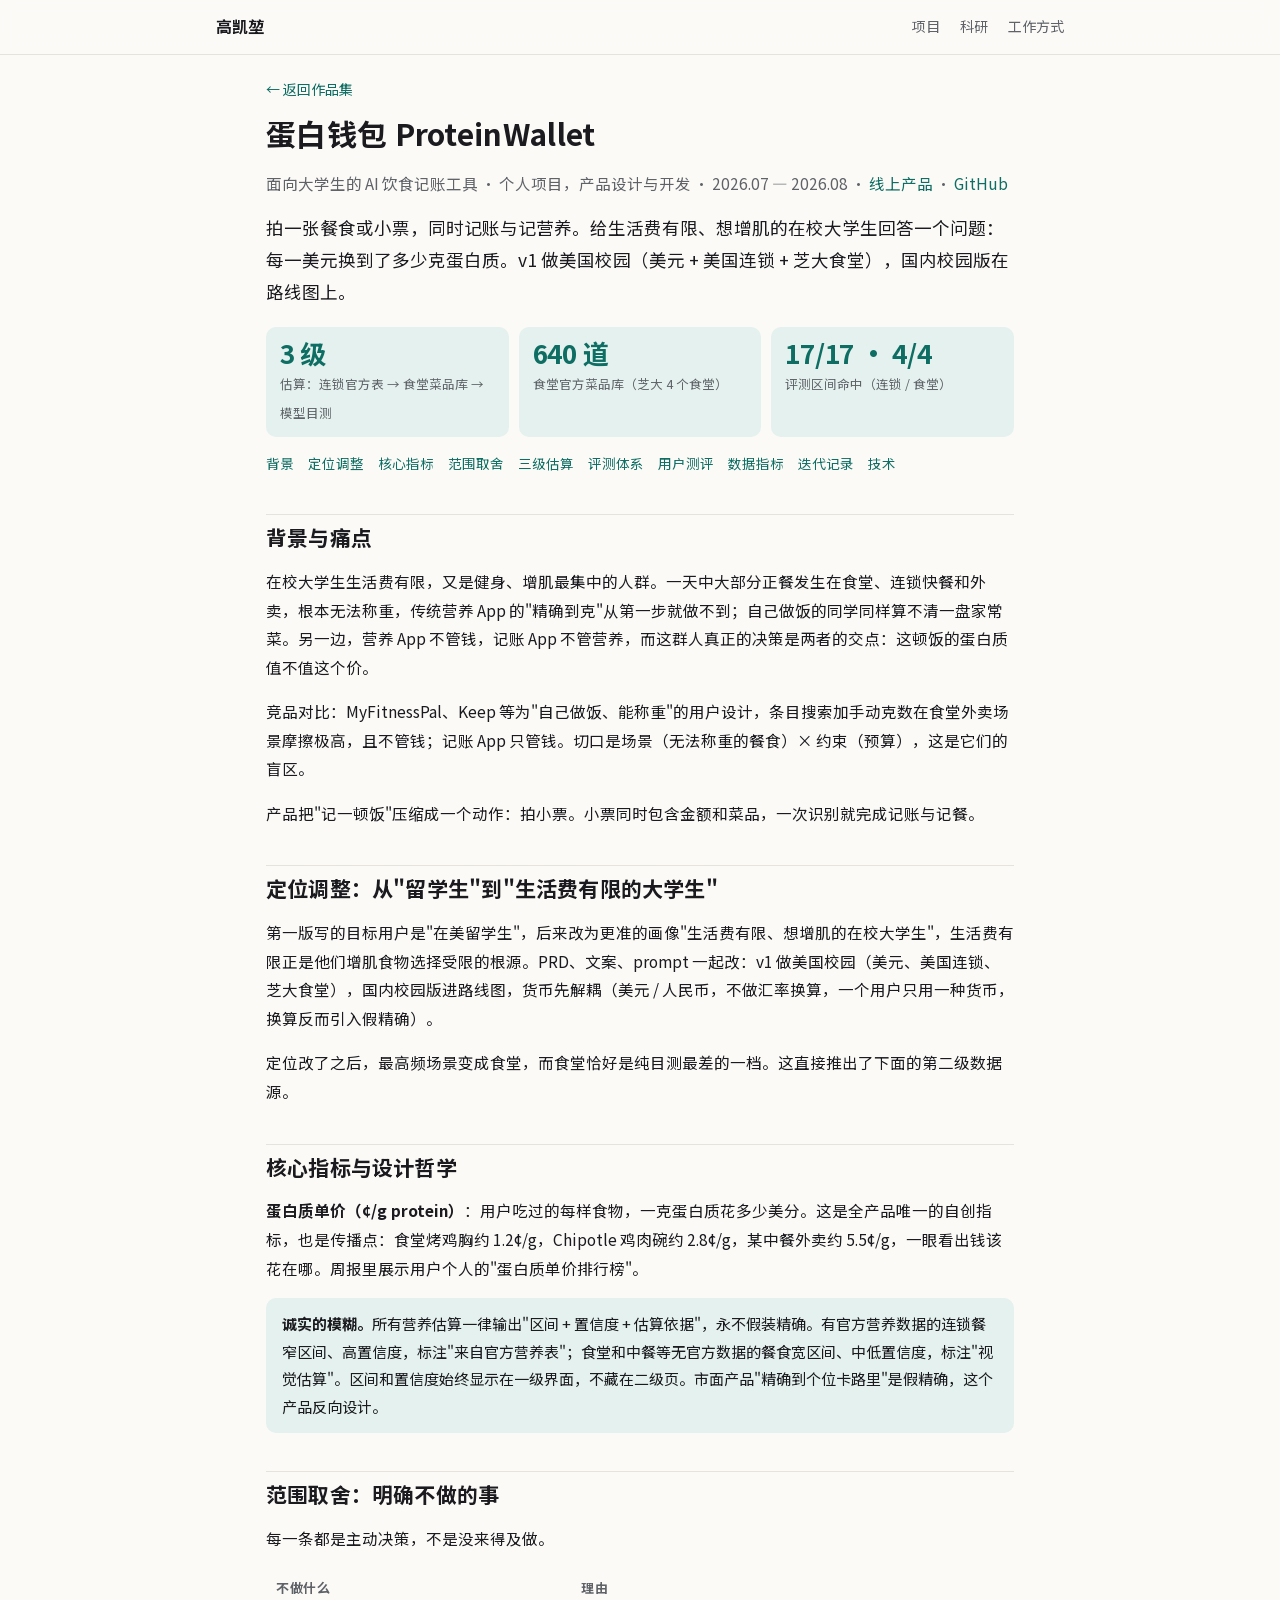
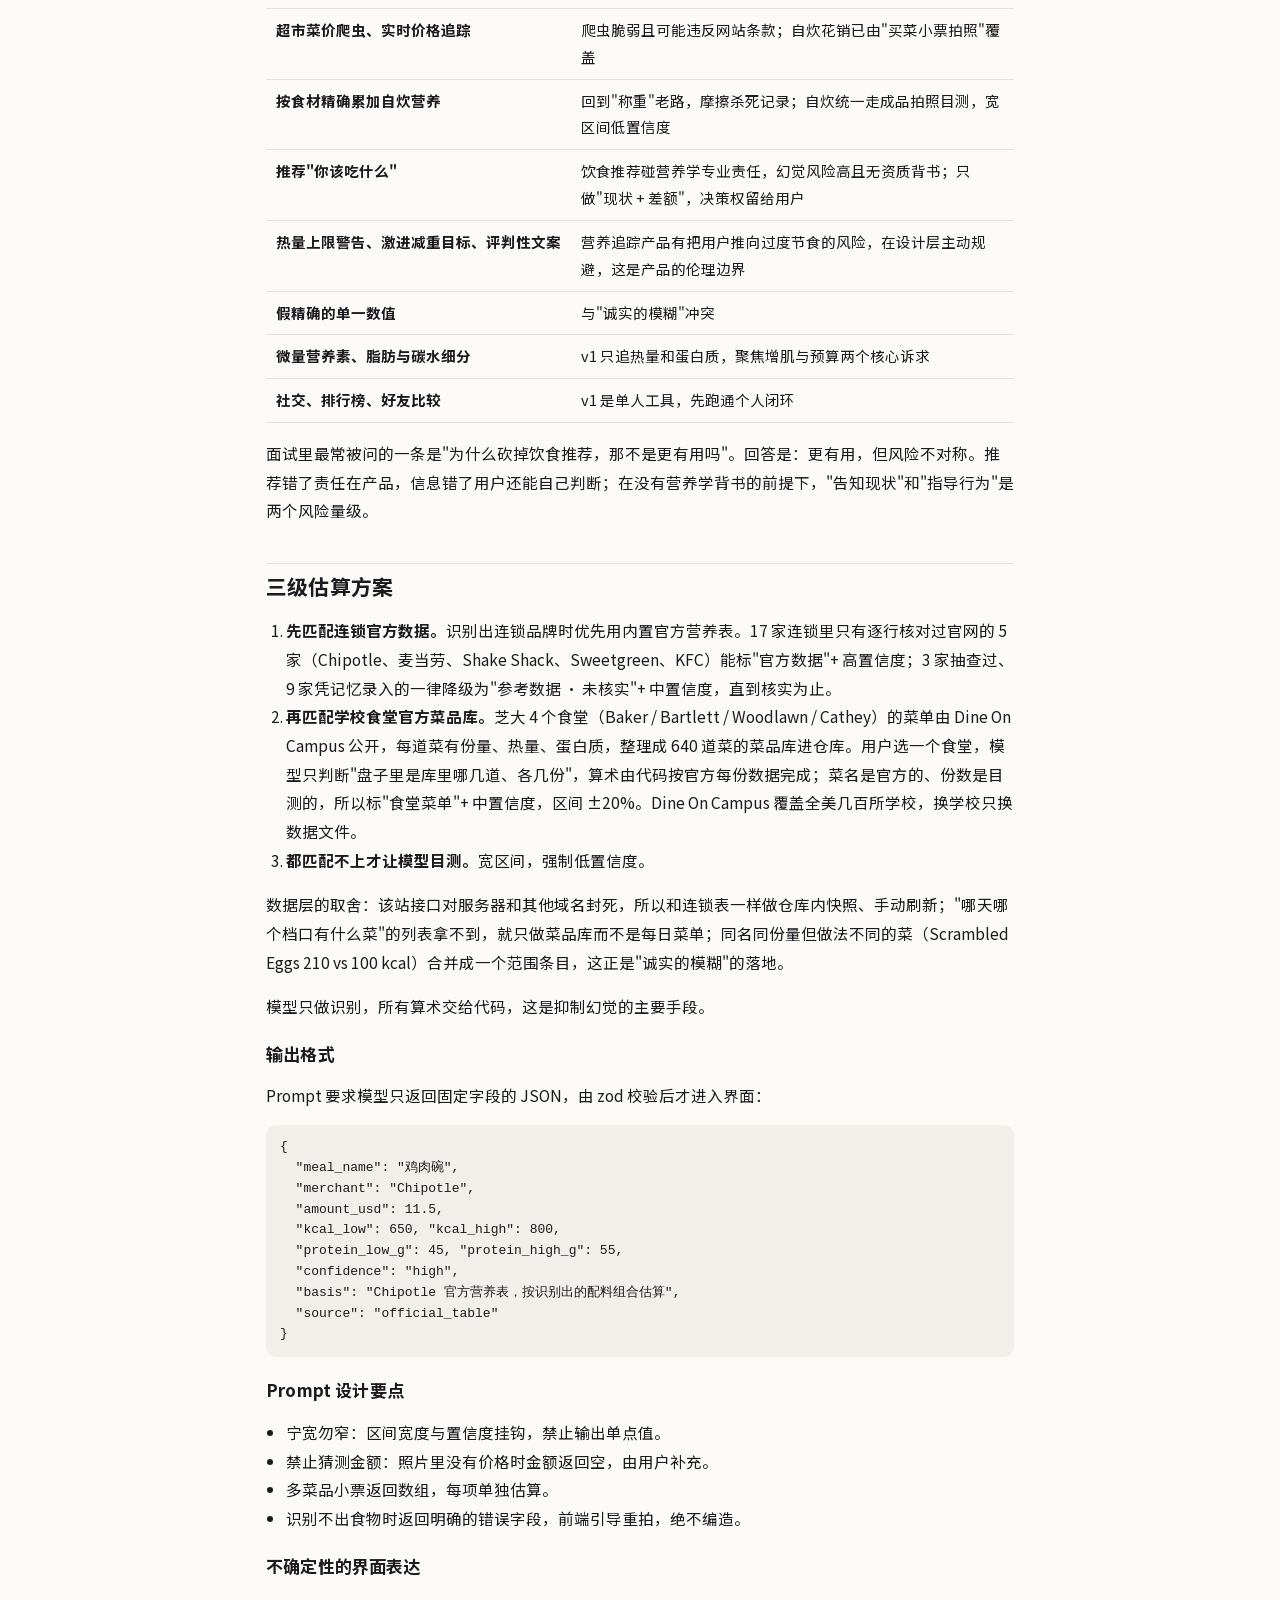
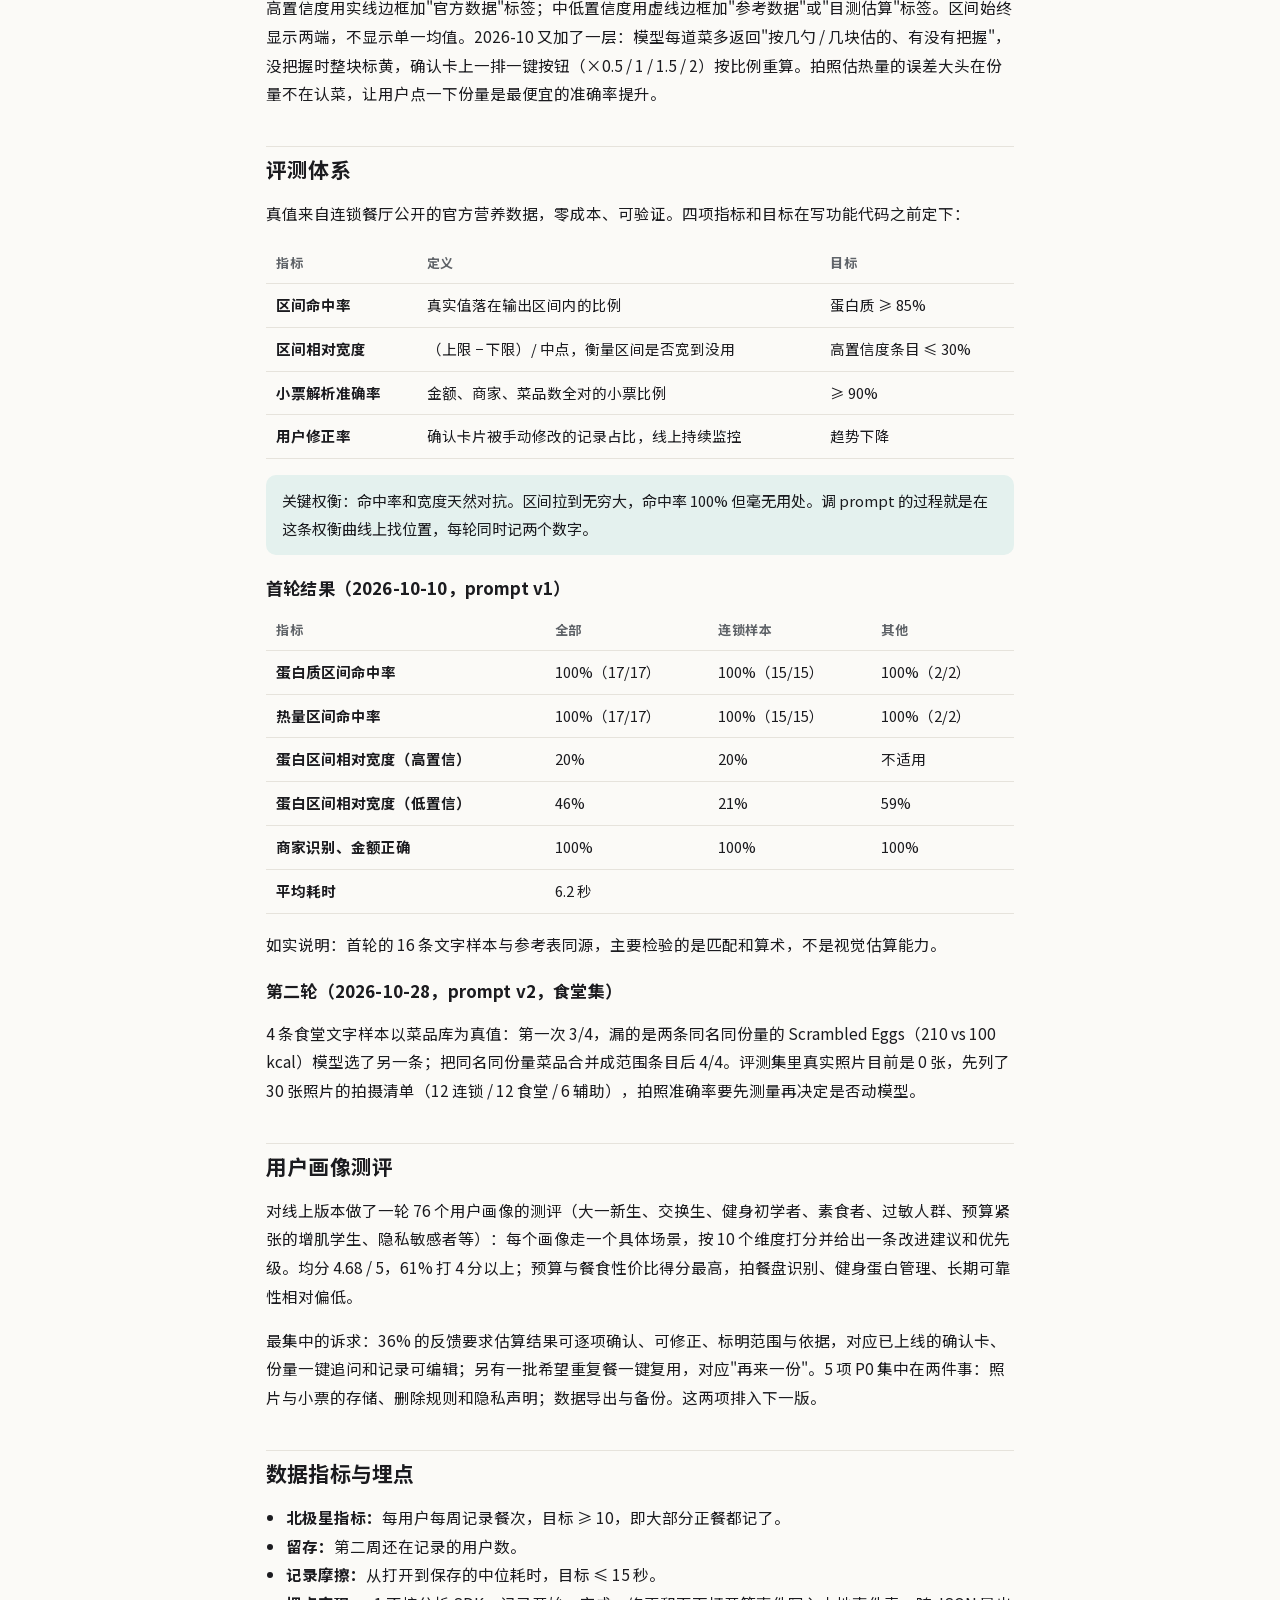
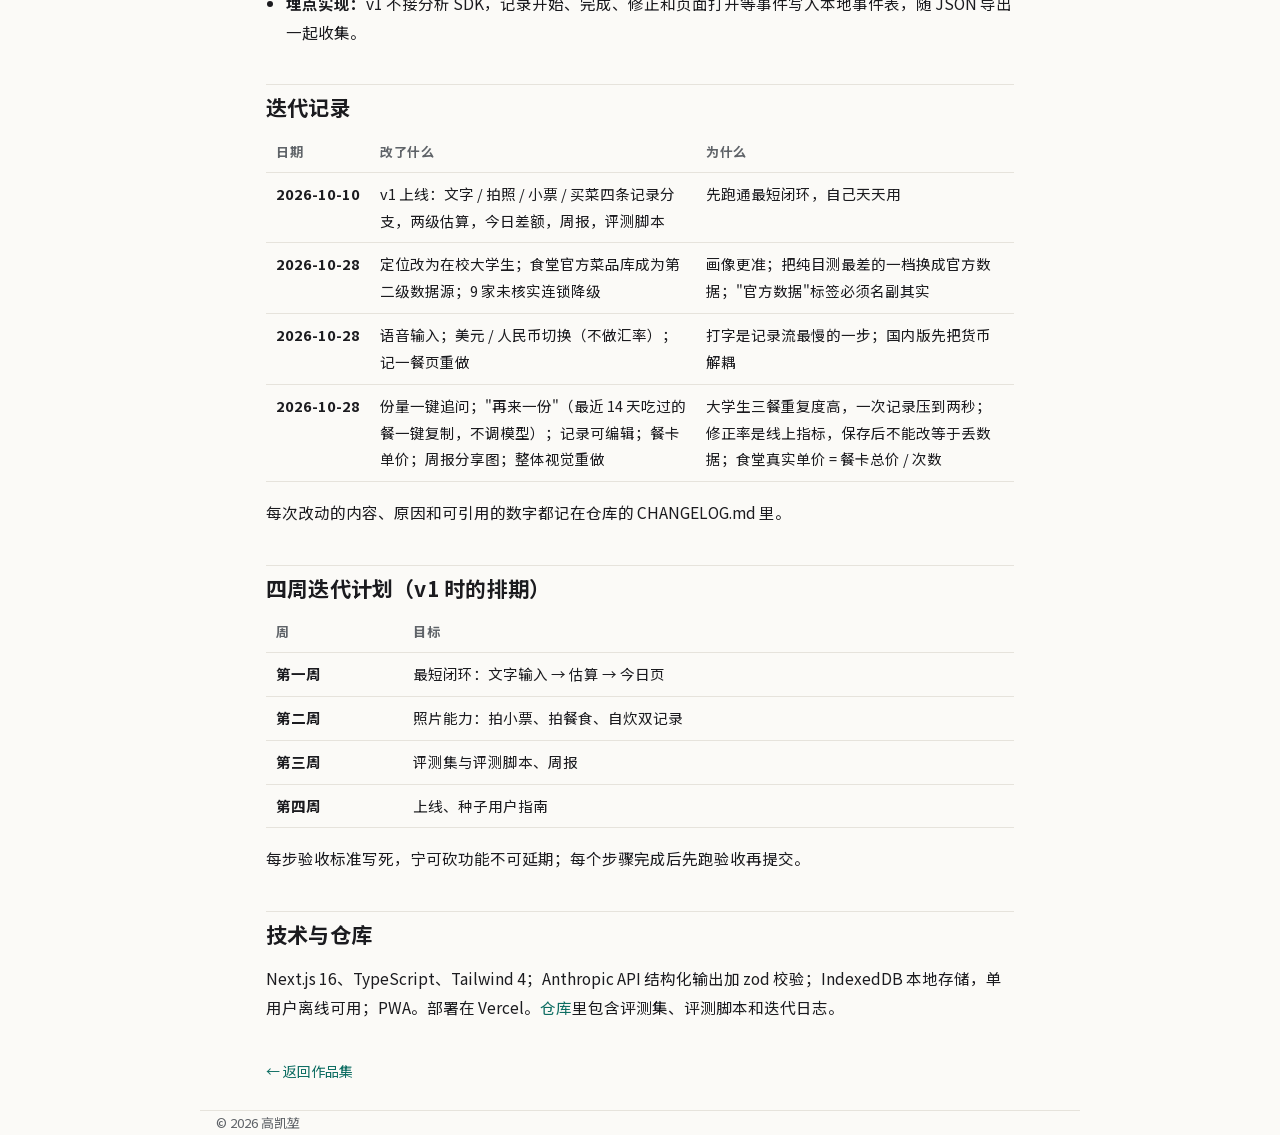
==== projects/protein-wallet.html @ 6deefc22 "Portfolio v4.5: evaluation figures aligned with resume v12 (107 / 4.65, 76 / 4.68), wording "用户画像测评"" ====
<!doctype html>
<html lang="zh-CN">
<head>
<meta charset="utf-8">
<meta name="viewport" content="width=device-width, initial-scale=1">
<title>蛋白钱包 ProteinWallet · 项目详情</title>
<meta name="description" content="ProteinWallet 的产品背景、定位调整、核心指标、范围取舍、三级估算方案、评测体系、数据指标与迭代记录。">
<link rel="stylesheet" href="../styles.css">
</head>
<body>
<nav class="nav"><div class="wrap"><a class="brand" href="../index.html">高凯堃</a><ul><li><a href="../index.html#projects">项目</a></li><li><a href="../index.html#research">科研</a></li><li><a href="../index.html#way">工作方式</a></li></ul></div></nav>
<main class="wrap detail">
<a class="back" href="../index.html#projects">← 返回作品集</a>
<h1>蛋白钱包 ProteinWallet</h1>
<p class="meta">面向大学生的 AI 饮食记账工具 · 个人项目，产品设计与开发 · 2026.07 — 2026.08 · <a href="https://protein-wallet.vercel.app/" target="_blank" rel="noopener">线上产品</a> · <a href="https://github.com/KaikunGao/protein-wallet" target="_blank" rel="noopener">GitHub</a></p>
<p class="lead">拍一张餐食或小票，同时记账与记营养。给生活费有限、想增肌的在校大学生回答一个问题：每一美元换到了多少克蛋白质。v1 做美国校园（美元 + 美国连锁 + 芝大食堂），国内校园版在路线图上。</p>
<div class="metrics">
  <div class="metric"><b>3 级</b><span>估算：连锁官方表 → 食堂菜品库 → 模型目测</span></div>
  <div class="metric"><b>640 道</b><span>食堂官方菜品库（芝大 4 个食堂）</span></div>
  <div class="metric"><b>17/17 · 4/4</b><span>评测区间命中（连锁 / 食堂）</span></div>
</div>
<div class="toc"><a href="#bg">背景</a><a href="#who">定位调整</a><a href="#metric">核心指标</a><a href="#scope">范围取舍</a><a href="#ai">三级估算</a><a href="#eval">评测体系</a><a href="#sim">用户测评</a><a href="#data">数据指标</a><a href="#log">迭代记录</a><a href="#stack">技术</a></div>

<h2 id="bg">背景与痛点</h2>
<p>在校大学生生活费有限，又是健身、增肌最集中的人群。一天中大部分正餐发生在食堂、连锁快餐和外卖，根本无法称重，传统营养 App 的"精确到克"从第一步就做不到；自己做饭的同学同样算不清一盘家常菜。另一边，营养 App 不管钱，记账 App 不管营养，而这群人真正的决策是两者的交点：这顿饭的蛋白质值不值这个价。</p>
<p>竞品对比：MyFitnessPal、Keep 等为"自己做饭、能称重"的用户设计，条目搜索加手动克数在食堂外卖场景摩擦极高，且不管钱；记账 App 只管钱。切口是场景（无法称重的餐食）× 约束（预算），这是它们的盲区。</p>
<p>产品把"记一顿饭"压缩成一个动作：拍小票。小票同时包含金额和菜品，一次识别就完成记账与记餐。</p>

<h2 id="who">定位调整：从"留学生"到"生活费有限的大学生"</h2>
<p>第一版写的目标用户是"在美留学生"，后来改为更准的画像"生活费有限、想增肌的在校大学生"，生活费有限正是他们增肌食物选择受限的根源。PRD、文案、prompt 一起改：v1 做美国校园（美元、美国连锁、芝大食堂），国内校园版进路线图，货币先解耦（美元 / 人民币，不做汇率换算，一个用户只用一种货币，换算反而引入假精确）。</p>
<p>定位改了之后，最高频场景变成食堂，而食堂恰好是纯目测最差的一档。这直接推出了下面的第二级数据源。</p>

<h2 id="metric">核心指标与设计哲学</h2>
<p><b>蛋白质单价（¢/g protein）</b>：用户吃过的每样食物，一克蛋白质花多少美分。这是全产品唯一的自创指标，也是传播点：食堂烤鸡胸约 1.2¢/g，Chipotle 鸡肉碗约 2.8¢/g，某中餐外卖约 5.5¢/g，一眼看出钱该花在哪。周报里展示用户个人的"蛋白质单价排行榜"。</p>
<div class="callout"><b>诚实的模糊。</b>所有营养估算一律输出"区间 + 置信度 + 估算依据"，永不假装精确。有官方营养数据的连锁餐窄区间、高置信度，标注"来自官方营养表"；食堂和中餐等无官方数据的餐食宽区间、中低置信度，标注"视觉估算"。区间和置信度始终显示在一级界面，不藏在二级页。市面产品"精确到个位卡路里"是假精确，这个产品反向设计。</div>

<h2 id="scope">范围取舍：明确不做的事</h2>
<p>每一条都是主动决策，不是没来得及做。</p>
<table class="tbl">
<tr><th>不做什么</th><th>理由</th></tr>
<tr><td>超市菜价爬虫、实时价格追踪</td><td>爬虫脆弱且可能违反网站条款；自炊花销已由"买菜小票拍照"覆盖</td></tr>
<tr><td>按食材精确累加自炊营养</td><td>回到"称重"老路，摩擦杀死记录；自炊统一走成品拍照目测，宽区间低置信度</td></tr>
<tr><td>推荐"你该吃什么"</td><td>饮食推荐碰营养学专业责任，幻觉风险高且无资质背书；只做"现状 + 差额"，决策权留给用户</td></tr>
<tr><td>热量上限警告、激进减重目标、评判性文案</td><td>营养追踪产品有把用户推向过度节食的风险，在设计层主动规避，这是产品的伦理边界</td></tr>
<tr><td>假精确的单一数值</td><td>与"诚实的模糊"冲突</td></tr>
<tr><td>微量营养素、脂肪与碳水细分</td><td>v1 只追热量和蛋白质，聚焦增肌与预算两个核心诉求</td></tr>
<tr><td>社交、排行榜、好友比较</td><td>v1 是单人工具，先跑通个人闭环</td></tr>
</table>
<p>面试里最常被问的一条是"为什么砍掉饮食推荐，那不是更有用吗"。回答是：更有用，但风险不对称。推荐错了责任在产品，信息错了用户还能自己判断；在没有营养学背书的前提下，"告知现状"和"指导行为"是两个风险量级。</p>

<h2 id="ai">三级估算方案</h2>
<ol>
<li><b>先匹配连锁官方数据。</b>识别出连锁品牌时优先用内置官方营养表。17 家连锁里只有逐行核对过官网的 5 家（Chipotle、麦当劳、Shake Shack、Sweetgreen、KFC）能标"官方数据"+ 高置信度；3 家抽查过、9 家凭记忆录入的一律降级为"参考数据 · 未核实"+ 中置信度，直到核实为止。</li>
<li><b>再匹配学校食堂官方菜品库。</b>芝大 4 个食堂（Baker / Bartlett / Woodlawn / Cathey）的菜单由 Dine On Campus 公开，每道菜有份量、热量、蛋白质，整理成 640 道菜的菜品库进仓库。用户选一个食堂，模型只判断"盘子里是库里哪几道、各几份"，算术由代码按官方每份数据完成；菜名是官方的、份数是目测的，所以标"食堂菜单"+ 中置信度，区间 ±20%。Dine On Campus 覆盖全美几百所学校，换学校只换数据文件。</li>
<li><b>都匹配不上才让模型目测。</b>宽区间，强制低置信度。</li>
</ol>
<p>数据层的取舍：该站接口对服务器和其他域名封死，所以和连锁表一样做仓库内快照、手动刷新；"哪天哪个档口有什么菜"的列表拿不到，就只做菜品库而不是每日菜单；同名同份量但做法不同的菜（Scrambled Eggs 210 vs 100 kcal）合并成一个范围条目，这正是"诚实的模糊"的落地。</p>
<p>模型只做识别，所有算术交给代码，这是抑制幻觉的主要手段。</p>
<h3>输出格式</h3>
<p>Prompt 要求模型只返回固定字段的 JSON，由 zod 校验后才进入界面：</p>
<pre>{
  "meal_name": "鸡肉碗",
  "merchant": "Chipotle",
  "amount_usd": 11.5,
  "kcal_low": 650, "kcal_high": 800,
  "protein_low_g": 45, "protein_high_g": 55,
  "confidence": "high",
  "basis": "Chipotle 官方营养表，按识别出的配料组合估算",
  "source": "official_table"
}</pre>
<h3>Prompt 设计要点</h3>
<ul>
<li>宁宽勿窄：区间宽度与置信度挂钩，禁止输出单点值。</li>
<li>禁止猜测金额：照片里没有价格时金额返回空，由用户补充。</li>
<li>多菜品小票返回数组，每项单独估算。</li>
<li>识别不出食物时返回明确的错误字段，前端引导重拍，绝不编造。</li>
</ul>
<h3>不确定性的界面表达</h3>
<p>高置信度用实线边框加"官方数据"标签；中低置信度用虚线边框加"参考数据"或"目测估算"标签。区间始终显示两端，不显示单一均值。2026-10 又加了一层：模型每道菜多返回"按几勺 / 几块估的、有没有把握"，没把握时整块标黄，确认卡上一排一键按钮（×0.5 / 1 / 1.5 / 2）按比例重算。拍照估热量的误差大头在份量不在认菜，让用户点一下份量是最便宜的准确率提升。</p>

<h2 id="eval">评测体系</h2>
<p>真值来自连锁餐厅公开的官方营养数据，零成本、可验证。四项指标和目标在写功能代码之前定下：</p>
<table class="tbl">
<tr><th>指标</th><th>定义</th><th>目标</th></tr>
<tr><td>区间命中率</td><td>真实值落在输出区间内的比例</td><td>蛋白质 ≥ 85%</td></tr>
<tr><td>区间相对宽度</td><td>（上限 − 下限）/ 中点，衡量区间是否宽到没用</td><td>高置信度条目 ≤ 30%</td></tr>
<tr><td>小票解析准确率</td><td>金额、商家、菜品数全对的小票比例</td><td>≥ 90%</td></tr>
<tr><td>用户修正率</td><td>确认卡片被手动修改的记录占比，线上持续监控</td><td>趋势下降</td></tr>
</table>
<div class="callout">关键权衡：命中率和宽度天然对抗。区间拉到无穷大，命中率 100% 但毫无用处。调 prompt 的过程就是在这条权衡曲线上找位置，每轮同时记两个数字。</div>
<h3>首轮结果（2026-10-10，prompt v1）</h3>
<table class="tbl">
<tr><th>指标</th><th>全部</th><th>连锁样本</th><th>其他</th></tr>
<tr><td>蛋白质区间命中率</td><td>100%（17/17）</td><td>100%（15/15）</td><td>100%（2/2）</td></tr>
<tr><td>热量区间命中率</td><td>100%（17/17）</td><td>100%（15/15）</td><td>100%（2/2）</td></tr>
<tr><td>蛋白区间相对宽度（高置信）</td><td>20%</td><td>20%</td><td>不适用</td></tr>
<tr><td>蛋白区间相对宽度（低置信）</td><td>46%</td><td>21%</td><td>59%</td></tr>
<tr><td>商家识别、金额正确</td><td>100%</td><td>100%</td><td>100%</td></tr>
<tr><td>平均耗时</td><td>6.2 秒</td><td></td><td></td></tr>
</table>
<p>如实说明：首轮的 16 条文字样本与参考表同源，主要检验的是匹配和算术，不是视觉估算能力。</p>
<h3>第二轮（2026-10-28，prompt v2，食堂集）</h3>
<p>4 条食堂文字样本以菜品库为真值：第一次 3/4，漏的是两条同名同份量的 Scrambled Eggs（210 vs 100 kcal）模型选了另一条；把同名同份量菜品合并成范围条目后 4/4。评测集里真实照片目前是 0 张，先列了 30 张照片的拍摄清单（12 连锁 / 12 食堂 / 6 辅助），拍照准确率要先测量再决定是否动模型。</p>

<h2 id="sim">用户画像测评</h2>
<p>对线上版本做了一轮 76 个用户画像的测评（大一新生、交换生、健身初学者、素食者、过敏人群、预算紧张的增肌学生、隐私敏感者等）：每个画像走一个具体场景，按 10 个维度打分并给出一条改进建议和优先级。均分 4.68 / 5，61% 打 4 分以上；预算与餐食性价比得分最高，拍餐盘识别、健身蛋白管理、长期可靠性相对偏低。</p>
<p>最集中的诉求：36% 的反馈要求估算结果可逐项确认、可修正、标明范围与依据，对应已上线的确认卡、份量一键追问和记录可编辑；另有一批希望重复餐一键复用，对应"再来一份"。5 项 P0 集中在两件事：照片与小票的存储、删除规则和隐私声明；数据导出与备份。这两项排入下一版。</p>

<h2 id="data">数据指标与埋点</h2>
<ul>
<li><b>北极星指标：</b>每用户每周记录餐次，目标 ≥ 10，即大部分正餐都记了。</li>
<li><b>留存：</b>第二周还在记录的用户数。</li>
<li><b>记录摩擦：</b>从打开到保存的中位耗时，目标 ≤ 15 秒。</li>
<li><b>埋点实现：</b>v1 不接分析 SDK，记录开始、完成、修正和页面打开等事件写入本地事件表，随 JSON 导出一起收集。</li>
</ul>

<h2 id="log">迭代记录</h2>
<table class="tbl">
<tr><th>日期</th><th>改了什么</th><th>为什么</th></tr>
<tr><td>2026-10-10</td><td>v1 上线：文字 / 拍照 / 小票 / 买菜四条记录分支，两级估算，今日差额，周报，评测脚本</td><td>先跑通最短闭环，自己天天用</td></tr>
<tr><td>2026-10-28</td><td>定位改为在校大学生；食堂官方菜品库成为第二级数据源；9 家未核实连锁降级</td><td>画像更准；把纯目测最差的一档换成官方数据；"官方数据"标签必须名副其实</td></tr>
<tr><td>2026-10-28</td><td>语音输入；美元 / 人民币切换（不做汇率）；记一餐页重做</td><td>打字是记录流最慢的一步；国内版先把货币解耦</td></tr>
<tr><td>2026-10-28</td><td>份量一键追问；"再来一份"（最近 14 天吃过的餐一键复制，不调模型）；记录可编辑；餐卡单价；周报分享图；整体视觉重做</td><td>大学生三餐重复度高，一次记录压到两秒；修正率是线上指标，保存后不能改等于丢数据；食堂真实单价 = 餐卡总价 / 次数</td></tr>
</table>
<p>每次改动的内容、原因和可引用的数字都记在仓库的 CHANGELOG.md 里。</p>

<h2 id="plan">四周迭代计划（v1 时的排期）</h2>
<table class="tbl">
<tr><th>周</th><th>目标</th></tr>
<tr><td>第一周</td><td>最短闭环：文字输入 → 估算 → 今日页</td></tr>
<tr><td>第二周</td><td>照片能力：拍小票、拍餐食、自炊双记录</td></tr>
<tr><td>第三周</td><td>评测集与评测脚本、周报</td></tr>
<tr><td>第四周</td><td>上线、种子用户指南</td></tr>
</table>
<p>每步验收标准写死，宁可砍功能不可延期；每个步骤完成后先跑验收再提交。</p>

<h2 id="stack">技术与仓库</h2>
<p>Next.js 16、TypeScript、Tailwind 4；Anthropic API 结构化输出加 zod 校验；IndexedDB 本地存储，单用户离线可用；PWA。部署在 Vercel。<a href="https://github.com/KaikunGao/protein-wallet" target="_blank" rel="noopener">仓库</a>里包含评测集、评测脚本和迭代日志。</p>
<p><a class="back" href="../index.html#projects">← 返回作品集</a></p>
</main>
<footer class="wrap">© 2026 高凯堃</footer>
</body>
</html>
---- styles.css ----
@import url("assets/noto-sans-sc.css");

:root {
  --bg: #fbfaf7;
  --panel: #ffffff;
  --ink: #1b1b1f;
  --muted: #5f6368;
  --line: #e6e3dc;
  --accent: #0f6e63;
  --accent-soft: #e4f1ee;
  --tag: #f1efe9;
  --warn: #9a6700;
  --warn-soft: #fff4d6;
  --max: 880px;
}
@media (prefers-color-scheme: dark) {
  :root:not([data-theme="light"]) {
    --bg: #121316; --panel: #1b1c21; --ink: #ecebe6; --muted: #a3a6ad; --line: #2b2d34;
    --accent: #6fc2b4; --accent-soft: #15302c; --tag: #24262d; --warn: #e2b55a; --warn-soft: #3a2f12;
  }
}
:root[data-theme="dark"] {
  --bg: #121316; --panel: #1b1c21; --ink: #ecebe6; --muted: #a3a6ad; --line: #2b2d34;
  --accent: #6fc2b4; --accent-soft: #15302c; --tag: #24262d; --warn: #e2b55a; --warn-soft: #3a2f12;
}
* { box-sizing: border-box; }
html { scroll-behavior: smooth; }
body {
  margin: 0; background: var(--bg); color: var(--ink);
  font-family: "Noto Sans SC", -apple-system, "PingFang SC", "Hiragino Sans GB", "Microsoft YaHei", "Segoe UI", Roboto, sans-serif;
  font-size: 16px; line-height: 1.85; -webkit-font-smoothing: antialiased; text-rendering: optimizeLegibility;
}
a { color: var(--accent); text-decoration: none; }
a:hover { text-decoration: underline; }
.wrap { max-width: var(--max); margin: 0 auto; padding: 0 16px; }
h1, h2, h3 { line-height: 1.35; letter-spacing: .01em; }

/* top nav */
.nav { position: sticky; top: 0; z-index: 10; background: color-mix(in srgb, var(--bg) 88%, transparent); backdrop-filter: blur(8px); border-bottom: 1px solid var(--line); }
.nav .wrap { display: flex; align-items: center; justify-content: space-between; height: 54px; }
.nav .brand { font-weight: 600; color: var(--ink); }
.nav ul { list-style: none; display: flex; gap: 20px; margin: 0; padding: 0; font-size: 14px; }
.nav a { color: var(--muted); }

/* hero */
.hero { padding: 52px 0 30px; display: grid; grid-template-columns: minmax(0, 1fr) auto; gap: 32px; align-items: start; }
.hero h1 { font-size: 36px; margin: 0 0 6px; font-weight: 700; }
.hero .role { color: var(--accent); font-weight: 600; margin: 0 0 10px; }
.hero .edu { list-style: none; margin: 0 0 16px; padding: 0; font-size: 14.5px; color: var(--muted); line-height: 1.9; }
.hero .edu li { display: flex; flex-wrap: wrap; align-items: baseline; gap: 0 8px; }
.hero .edu .deg { font-size: 12px; font-weight: 600; letter-spacing: .08em; color: var(--accent); background: var(--accent-soft); border-radius: 4px; padding: 0 6px; line-height: 1.6; }
.hero .edu li b { color: var(--ink); font-weight: 600; }
.hero .edu .major { color: var(--muted); }
.research header { margin-bottom: 10px; }
.hero .strengths { margin: 4px 0 18px; padding-left: 18px; max-width: 640px; font-size: 15.5px; }
.hero .strengths li { margin-bottom: 8px; }
.hero .strengths b { color: var(--ink); }
.hero .facts { color: var(--muted); font-size: 14px; margin: 0; padding: 0; list-style: none; display: flex; flex-wrap: wrap; gap: 6px 18px; }
.hero .contact { margin-top: 18px; display: flex; flex-wrap: wrap; gap: 8px; }
.hero .contact a, .hero .contact span { font-size: 14px; padding: 6px 12px; border: 1px solid var(--line); border-radius: 999px; background: var(--panel); color: var(--ink); }
.photo { width: 128px; height: 128px; border-radius: 50%; object-fit: cover; border: 3px solid var(--panel); box-shadow: 0 2px 12px rgba(0,0,0,.08); }

/* sections */
section { padding: 30px 0; }
.sec-title { font-size: 22px; margin: 0 0 6px; }
.sec-sub { color: var(--muted); margin: 0 0 20px; font-size: 15px; }

/* project card */
.card { background: var(--panel); border: 1px solid var(--line); border-radius: 14px; padding: 24px; margin-bottom: 20px; }
.card header { display: flex; flex-wrap: wrap; align-items: baseline; gap: 8px 12px; margin-bottom: 6px; }
.card h3 { font-size: 20px; margin: 0; }
.card .meta { color: var(--muted); font-size: 14px; }
.badge { font-size: 12px; padding: 2px 8px; border-radius: 999px; background: var(--accent-soft); color: var(--accent); font-weight: 600; }
.badge.warn { background: var(--warn-soft); color: var(--warn); }
.card .one-liner { margin: 8px 0 16px; color: var(--muted); }
.metrics { display: grid; grid-template-columns: repeat(3, minmax(0, 1fr)); gap: 10px; margin: 0 0 14px; }
.metric { background: var(--accent-soft); border-radius: 10px; padding: 10px 14px; }
.metric b { display: block; font-size: 26px; font-weight: 700; color: var(--accent); line-height: 1.2; letter-spacing: -.01em; overflow-wrap: anywhere; }
.metric span { font-size: 12.5px; color: var(--muted); }
.grid4 { display: grid; grid-template-columns: repeat(2, minmax(0, 1fr)); gap: 12px; }
.cell { background: var(--bg); border: 1px solid var(--line); border-radius: 10px; padding: 12px 14px; font-size: 15.5px; line-height: 1.8; }
.cell b.k { display: block; font-size: 12px; letter-spacing: .12em; color: var(--accent); margin-bottom: 4px; }
.num { font-weight: 700; color: var(--ink); }
.links { margin-top: 16px; display: flex; flex-wrap: wrap; gap: 8px 18px; font-size: 14px; }
.links .more { font-weight: 600; }
.rules { margin: 0 0 12px; padding-left: 18px; font-size: 15.5px; }
.flow { display: flex; flex-wrap: wrap; gap: 6px; align-items: center; margin: 4px 0 16px; font-size: 13px; }
.flow span { background: var(--tag); border-radius: 6px; padding: 3px 8px; }
.flow i { color: var(--muted); font-style: normal; }

/* demo / covers */
.demo { display: grid; grid-template-columns: minmax(0, 1fr) 240px; gap: 20px; align-items: start; }
.demo > * { min-width: 0; }
.phone { position: relative; width: 240px; height: 500px; border: 10px solid #222; border-radius: 32px; overflow: hidden; background: #fff; box-shadow: 0 10px 30px rgba(0,0,0,.18); justify-self: end; }
.phone img { width: 100%; height: 100%; object-fit: cover; object-position: top; display: block; }
.phone iframe { width: 390px; height: 844px; border: 0; transform: scale(.5641); transform-origin: 0 0; background: #fff; }
.demo-btn { position: absolute; left: 50%; bottom: 18px; transform: translateX(-50%); white-space: nowrap; padding: 9px 14px; border: 0; border-radius: 999px; background: var(--accent); color: #fff; font-size: 13px; font-weight: 600; cursor: pointer; box-shadow: 0 4px 14px rgba(0,0,0,.2); }
.demo-btn:hover { filter: brightness(1.08); }
.phone-note, .cover-note { font-size: 12px; color: var(--muted); text-align: right; margin-top: 6px; }
.cover { width: 240px; justify-self: end; }
/* ResearchFlow: a tiny app window */
.win { border: 1px solid var(--line); border-radius: 12px; background: var(--panel); overflow: hidden; box-shadow: 0 10px 30px rgba(0,0,0,.10); }
.win .bar { height: 22px; background: var(--tag); display: flex; gap: 5px; align-items: center; padding: 0 10px; }
.win .bar i { width: 7px; height: 7px; border-radius: 50%; background: #c9c4b8; display: block; }
.win .body { display: grid; grid-template-columns: 56px 1fr; min-height: 196px; }
.win .side { border-right: 1px solid var(--line); padding: 10px 8px; display: flex; flex-direction: column; gap: 8px; }
.win .side i { display: block; height: 6px; border-radius: 3px; background: var(--line); }
.win .side i.on { background: var(--accent); }
.win .main { padding: 10px; }
.win .kpis { display: grid; grid-template-columns: repeat(3, 1fr); gap: 6px; margin-bottom: 10px; }
.win .kpi { background: var(--bg); border: 1px solid var(--line); border-radius: 6px; padding: 6px; }
.win .kpi b { display: block; font-size: 12px; color: var(--accent); line-height: 1.2; }
.win .kpi span { font-size: 8px; color: var(--muted); }
.win .chart { display: flex; align-items: flex-end; gap: 5px; height: 80px; border-bottom: 1px solid var(--line); padding: 0 4px; }
.win .chart i { flex: 1; background: var(--accent); opacity: .85; border-radius: 3px 3px 0 0; display: block; }
.win .cap { font-size: 8px; color: var(--muted); margin-top: 6px; display: flex; justify-content: space-between; }
/* Policy radar: a push card */
.push { border: 1px solid var(--line); border-radius: 14px; background: var(--panel); box-shadow: 0 10px 30px rgba(0,0,0,.10); padding: 14px 16px; font-size: 12.5px; line-height: 1.6; }
.push .pt { font-weight: 700; font-size: 13.5px; margin-bottom: 6px; }
.push .pt small { color: var(--warn); font-weight: 600; margin-right: 6px; }
.push p { margin: 0 0 5px; }
.push p b { color: var(--muted); font-weight: 500; }
.push .quote { border-left: 3px solid var(--accent); padding-left: 8px; color: var(--muted); font-style: italic; margin: 8px 0; }
.push .st { display: inline-block; background: var(--warn-soft); color: var(--warn); border-radius: 999px; padding: 1px 8px; font-size: 11px; font-weight: 600; }
.push .src { color: var(--muted); font-size: 11px; margin-top: 8px; }
.push .fb { display: flex; gap: 6px; margin-top: 10px; }
.push .fb span { border: 1px solid var(--line); border-radius: 6px; padding: 2px 8px; font-size: 11px; color: var(--muted); }

/* research */
.research li { margin-bottom: 10px; }

/* skills */
.skills { display: grid; grid-template-columns: repeat(2, minmax(0, 1fr)); gap: 12px; }
.skill { background: var(--panel); border: 1px solid var(--line); border-radius: 12px; padding: 14px 16px; }
.skill b.k { display: block; font-size: 12px; letter-spacing: .12em; color: var(--accent); margin-bottom: 8px; }
.tags { display: flex; flex-wrap: wrap; gap: 6px; }
.tags span { background: var(--tag); border-radius: 6px; padding: 3px 10px; font-size: 13.5px; }

/* way of working */
.ways { display: grid; grid-template-columns: repeat(2, minmax(0, 1fr)); gap: 12px; }
.ways .cell { font-size: 15.5px; }

footer { color: var(--muted); font-size: 13px; padding: 24px 0 40px; border-top: 1px solid var(--line); margin-top: 20px; }

/* detail pages */
.detail { max-width: 780px; }
.detail .back { display: inline-block; margin: 22px 0 10px; font-size: 14px; }
.detail h1 { font-size: 30px; margin: 0 0 8px; }
.detail .meta { color: var(--muted); margin-bottom: 14px; }
.detail .lead { font-size: 17.5px; margin: 0 0 18px; }
.detail h2 { font-size: 21px; margin: 38px 0 10px; padding-top: 8px; border-top: 1px solid var(--line); }
.detail h3 { font-size: 17px; margin: 22px 0 6px; }
.detail p, .detail li { font-size: 15.5px; }
.detail ul, .detail ol { padding-left: 20px; }
.tbl { width: 100%; border-collapse: collapse; font-size: 14.5px; margin: 10px 0 16px; }
.tbl th, .tbl td { text-align: left; vertical-align: top; padding: 8px 10px; border-bottom: 1px solid var(--line); }
.tbl th { color: var(--muted); font-weight: 600; font-size: 13px; letter-spacing: .05em; }
.tbl td:first-child { font-weight: 600; white-space: nowrap; }
.callout { background: var(--accent-soft); border-radius: 10px; padding: 12px 16px; margin: 12px 0; font-size: 15px; }
.callout.warn { background: var(--warn-soft); }
pre { background: var(--tag); border-radius: 10px; padding: 12px 14px; font-size: 13px; line-height: 1.6; overflow-x: auto; }
.toc { display: flex; flex-wrap: wrap; gap: 6px 14px; font-size: 13.5px; margin: 0 0 8px; }

/* screenshots (Tuji) */
.shots img { display: block; width: 100%; height: auto; border: 1px solid var(--line); border-radius: 10px; margin-bottom: 8px; }
.shots.two { display: grid; grid-template-columns: repeat(2, minmax(0, 1fr)); gap: 10px; margin: 0 0 18px; }
.shots.two img { margin: 0; }

/* positioning strip: who / what / how measured */
.pos { display: grid; grid-template-columns: repeat(3, minmax(0, 1fr)); gap: 10px; margin: 0 0 16px; }
.pos span { background: var(--bg); border: 1px solid var(--line); border-radius: 10px; padding: 9px 12px; font-size: 14px; line-height: 1.6; }
.pos b { display: block; font-size: 11.5px; letter-spacing: .12em; color: var(--muted); font-weight: 600; margin-bottom: 2px; }
.cell strong { display: block; color: var(--ink); font-weight: 600; margin-bottom: 3px; }
.grid6 { grid-template-columns: repeat(3, minmax(0, 1fr)); }

/* browser frame with a live try-it entry */
.browser { border: 1px solid var(--line); border-radius: 14px; overflow: hidden; background: #fff; box-shadow: 0 12px 34px rgba(0,0,0,.12); margin: 0 0 8px; }
.browser .bar { height: 34px; background: var(--tag); display: flex; align-items: center; gap: 6px; padding: 0 12px; border-bottom: 1px solid var(--line); }
.browser .bar i { width: 10px; height: 10px; border-radius: 50%; background: #d4d4d4; }
.browser .bar i:nth-child(1) { background: #f26d5b; } .browser .bar i:nth-child(2) { background: #f5bf4f; } .browser .bar i:nth-child(3) { background: #5fc16b; }
.browser .bar .url { margin-left: 10px; flex: 1; background: var(--panel); border-radius: 6px; padding: 3px 10px; font-size: 12px; color: var(--muted); white-space: nowrap; overflow: hidden; text-overflow: ellipsis; }
.browser .screen { position: relative; aspect-ratio: 3 / 2; background: #f6f1ea; }
.browser .screen img { width: 100%; height: 100%; object-fit: cover; object-position: top; display: block; }
.browser .screen iframe { width: 100%; height: 100%; border: 0; display: block; background: #fff; }
.browser .screen .demo-btn { bottom: 22px; font-size: 14px; padding: 11px 18px; }
.browser .screen .demo-btn::before { content: "▶"; font-size: 10px; margin-right: 8px; }
.try-note { font-size: 13px; color: var(--muted); margin: 0 0 18px; display: flex; justify-content: space-between; gap: 12px; flex-wrap: wrap; }
.shots.cap figure { margin: 0; }
.shots.cap figcaption { font-size: 12.5px; color: var(--muted); margin-top: 6px; line-height: 1.5; }
.shots.cap img { margin: 0; }

/* phone showcase (ProteinWallet) */
.showcase { display: flex; justify-content: center; align-items: flex-end; gap: 28px; padding: 30px 24px 0; margin: 0 0 8px; border-radius: 16px; background: linear-gradient(135deg, color-mix(in srgb, var(--accent) 14%, var(--panel)), color-mix(in srgb, #d9a441 12%, var(--panel))); overflow: hidden; }
.showcase .phone { margin: 0; width: 230px; height: 480px; border-radius: 34px; border-width: 9px; border-bottom: 0; border-bottom-left-radius: 0; border-bottom-right-radius: 0; justify-self: auto; box-shadow: 0 18px 40px rgba(0,0,0,.18); }
.showcase .phone.big { width: 270px; height: 560px; }
.showcase .phone img { object-position: top; }
.showcase .phone .demo-btn { bottom: 26px; font-size: 14px; padding: 11px 18px; }
.showcase .phone .demo-btn::before { content: "▶"; font-size: 10px; margin-right: 8px; }
.showcase .phone iframe { width: 390px; height: 844px; transform: scale(.6462); transform-origin: 0 0; }

@media (max-width: 720px) {
  .hero { grid-template-columns: 1fr; }
  .photo { width: 96px; height: 96px; order: -1; }
  .grid4, .ways, .skills { grid-template-columns: minmax(0, 1fr); }
  .metrics { grid-template-columns: repeat(3, minmax(0, 1fr)); gap: 6px; }
  .metric { padding: 8px 10px; }
  .metric b { font-size: 18px; }
  .metric span { font-size: 11.5px; }
  .demo { grid-template-columns: minmax(0, 1fr); }
  .tbl { display: block; overflow-x: auto; }
  pre { font-size: 12px; }
  .phone, .cover { justify-self: center; }
  .shots.two { grid-template-columns: minmax(0, 1fr); }
  .pos, .grid6 { grid-template-columns: minmax(0, 1fr); }
  .showcase { justify-content: flex-start; overflow-x: auto; scroll-snap-type: x mandatory; gap: 16px; padding: 20px 16px 0; -webkit-overflow-scrolling: touch; }
  .showcase .phone { flex: 0 0 auto; scroll-snap-align: center; }
  .showcase .phone.big { width: 250px; height: 520px; }
  .showcase .phone iframe { transform: scale(.5949); }
  .browser .screen { aspect-ratio: 4 / 5; }
  .browser .screen .demo-btn { white-space: normal; max-width: 90%; }
  .phone-note, .cover-note { text-align: center; }
  .nav ul { gap: 12px; }
  .tbl td:first-child { white-space: normal; }
}

/* print: a clean PDF portfolio */
@page { size: A4; margin: 12mm 14mm; }
@media print {
  :root { --bg: #fff; --panel: #fff; --ink: #000; --muted: #444; --line: #bbb; --accent: #0f6e63; --accent-soft: #eef5f3; --tag: #f1f1f1; }
  .nav, .phone-note, .cover-note, .demo-btn, .no-print { display: none !important; }
  /* Heiti SC keeps a clean PDF text layer; PingFang and Songti map 高 etc. to Kangxi radicals, which breaks ATS text search */
  body { font-size: 11.5px; line-height: 1.55; font-family: "Heiti SC", "Arial Unicode MS", "Noto Sans SC", "Microsoft YaHei", sans-serif; }
  .wrap { max-width: none; padding: 0; }
  .hero { padding: 0 0 12px; }
  .hero h1 { font-size: 24px; }
  section { padding: 10px 0; }
  .card { break-inside: auto; padding: 12px 14px; margin-bottom: 10px; }
  .card header, .cell, .phone, .cover, .research li, .ways .cell, .metrics, .skill { break-inside: avoid; }
  .sec-title { break-after: avoid; }
  .grid4 { gap: 8px; }
  /* print: real grid fragments across pages in current Chrome; .demo becomes a single column */
  .demo { display: block; }
  .grid4 { gap: 6px; }
  .grid4 .cell { padding: 8px 10px; font-size: 11px; line-height: 1.55; break-inside: auto; }
  .grid6 { grid-template-columns: repeat(2, minmax(0, 1fr)); }
  .demo > div + div { margin-top: 8px; }
  .cover.shots { display: flex; gap: 8px; width: auto; }
  .cover.shots img { width: 200px; margin: 0; }
  .links { break-before: avoid; }
  .browser { box-shadow: none; break-inside: avoid; }
  .showcase { background: none; padding: 0; gap: 12px; justify-content: flex-start; break-inside: avoid; }
  .showcase .phone, .showcase .phone.big { width: 150px; height: 312px; border-width: 5px; box-shadow: none; border-radius: 22px 22px 0 0; }
    .browser .screen { aspect-ratio: auto; }
  .browser .screen img { height: auto; }
  .try-note { display: none; }
  .pos { display: block; }
  .pos span { display: inline-block; width: 32%; vertical-align: top; box-sizing: border-box; margin-right: 1%; font-size: 11px; }
  .phone { width: 160px; height: 334px; border-width: 6px; box-shadow: none; justify-self: start; }
  .cover { width: 200px; justify-self: start; }
  .shots img { border-color: #bbb; }
  .win, .push { box-shadow: none; }
  .demo { grid-template-columns: 1fr; }
  a[href^="http"]::after { content: " (" attr(href) ")"; color: #444; font-size: 11px; }
  .contact a::after, .links .more::after { content: none; }
}
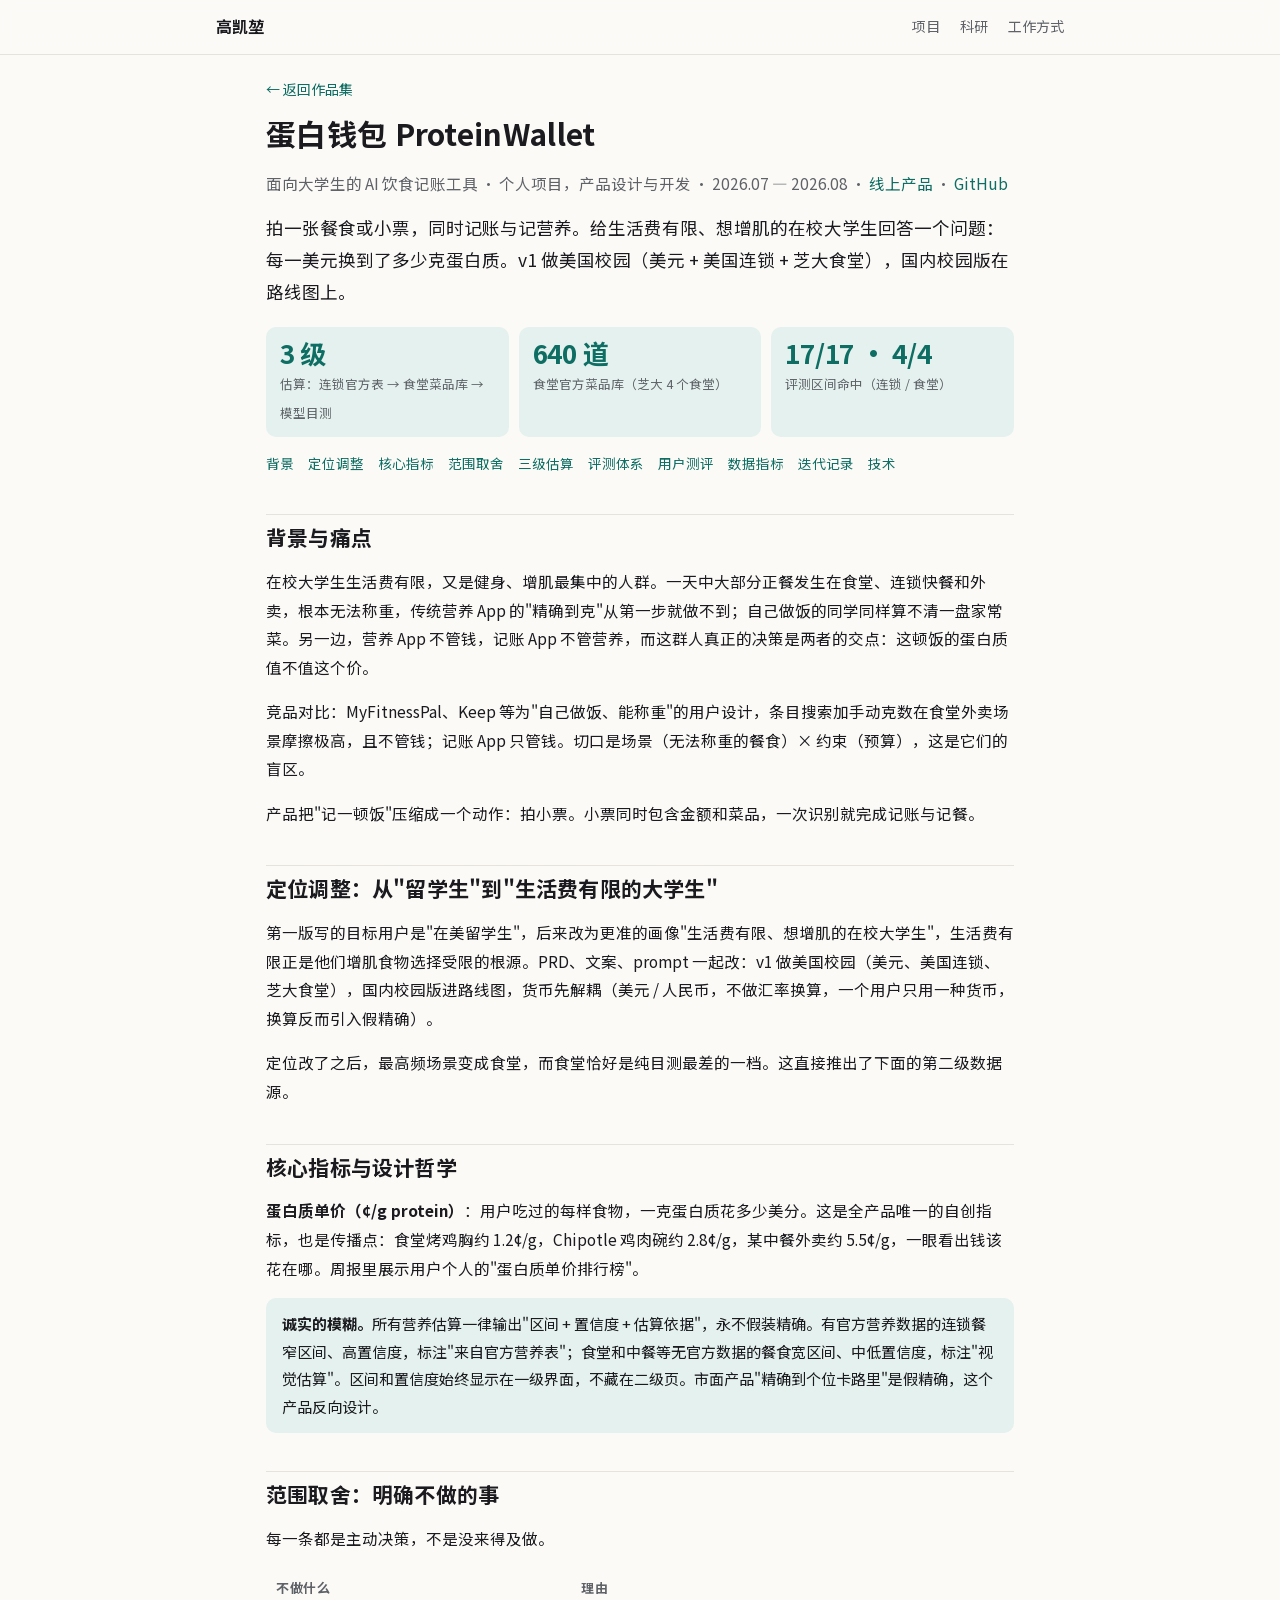
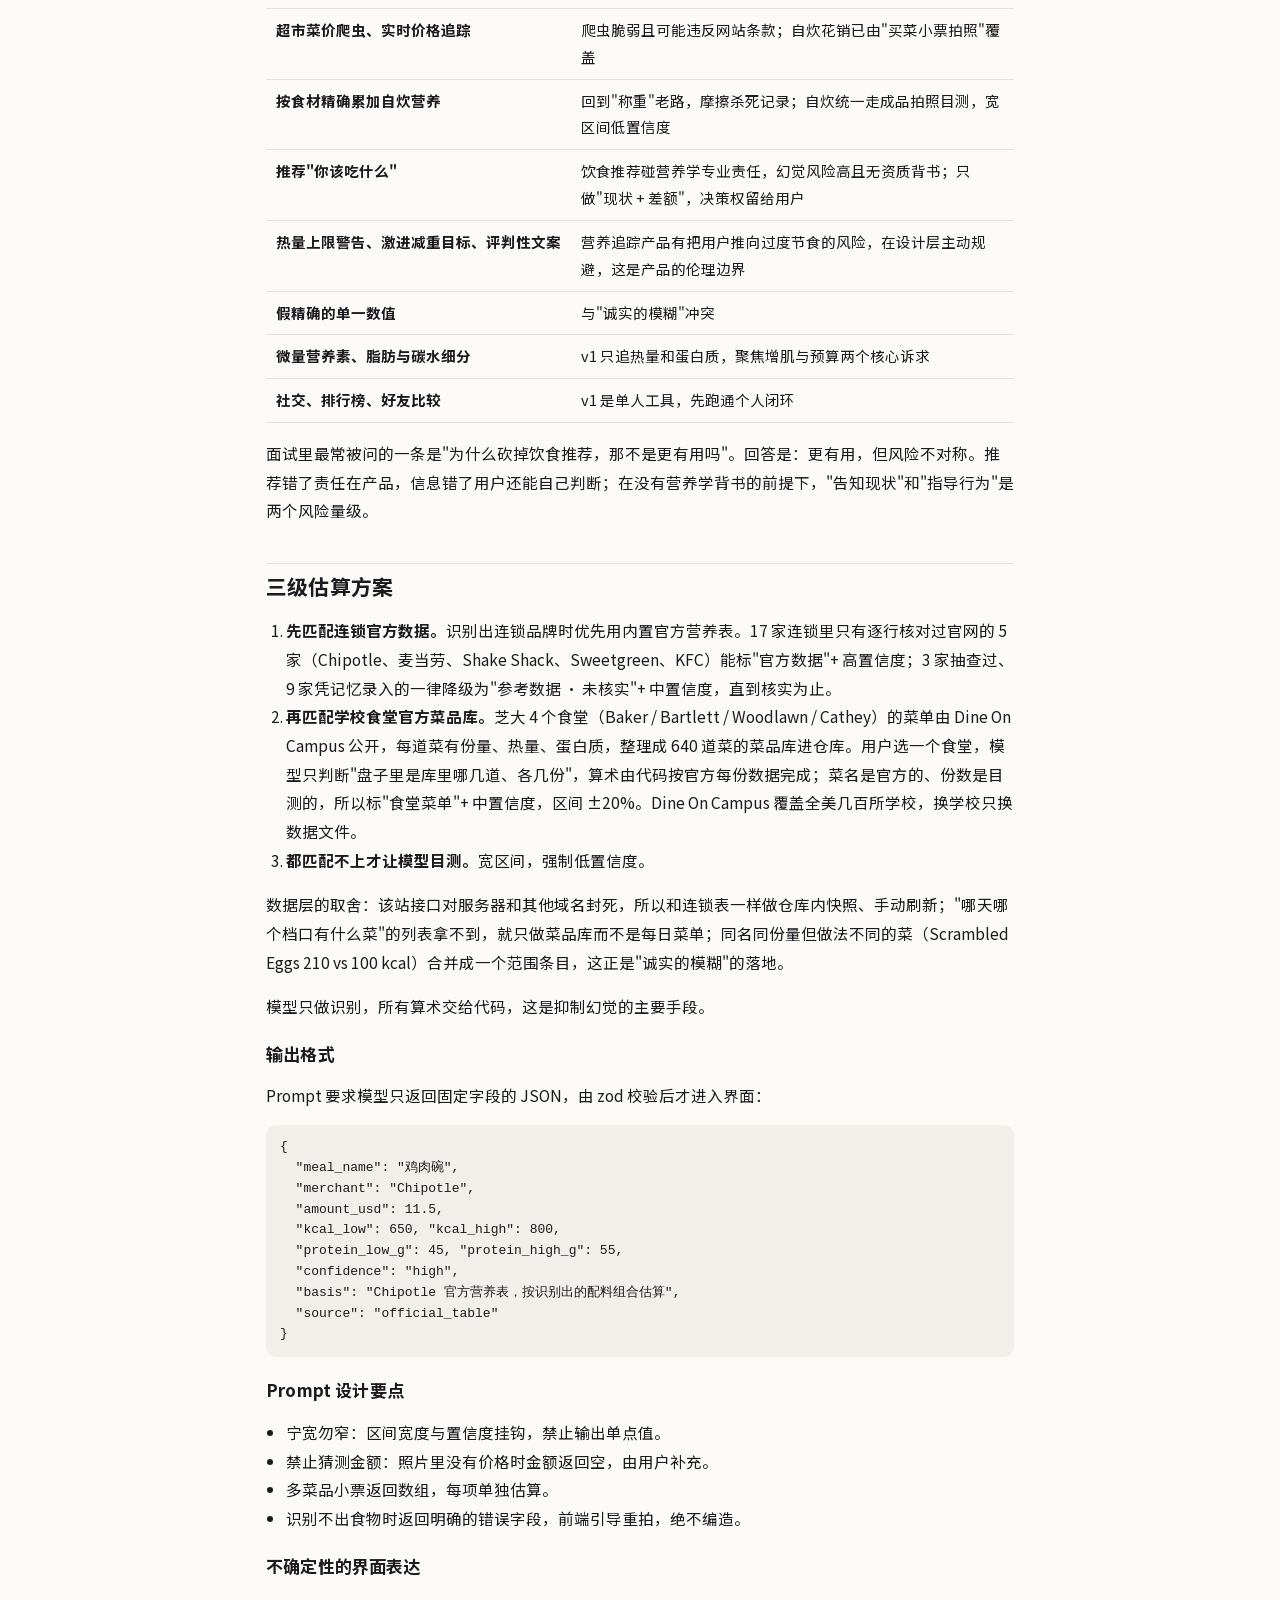
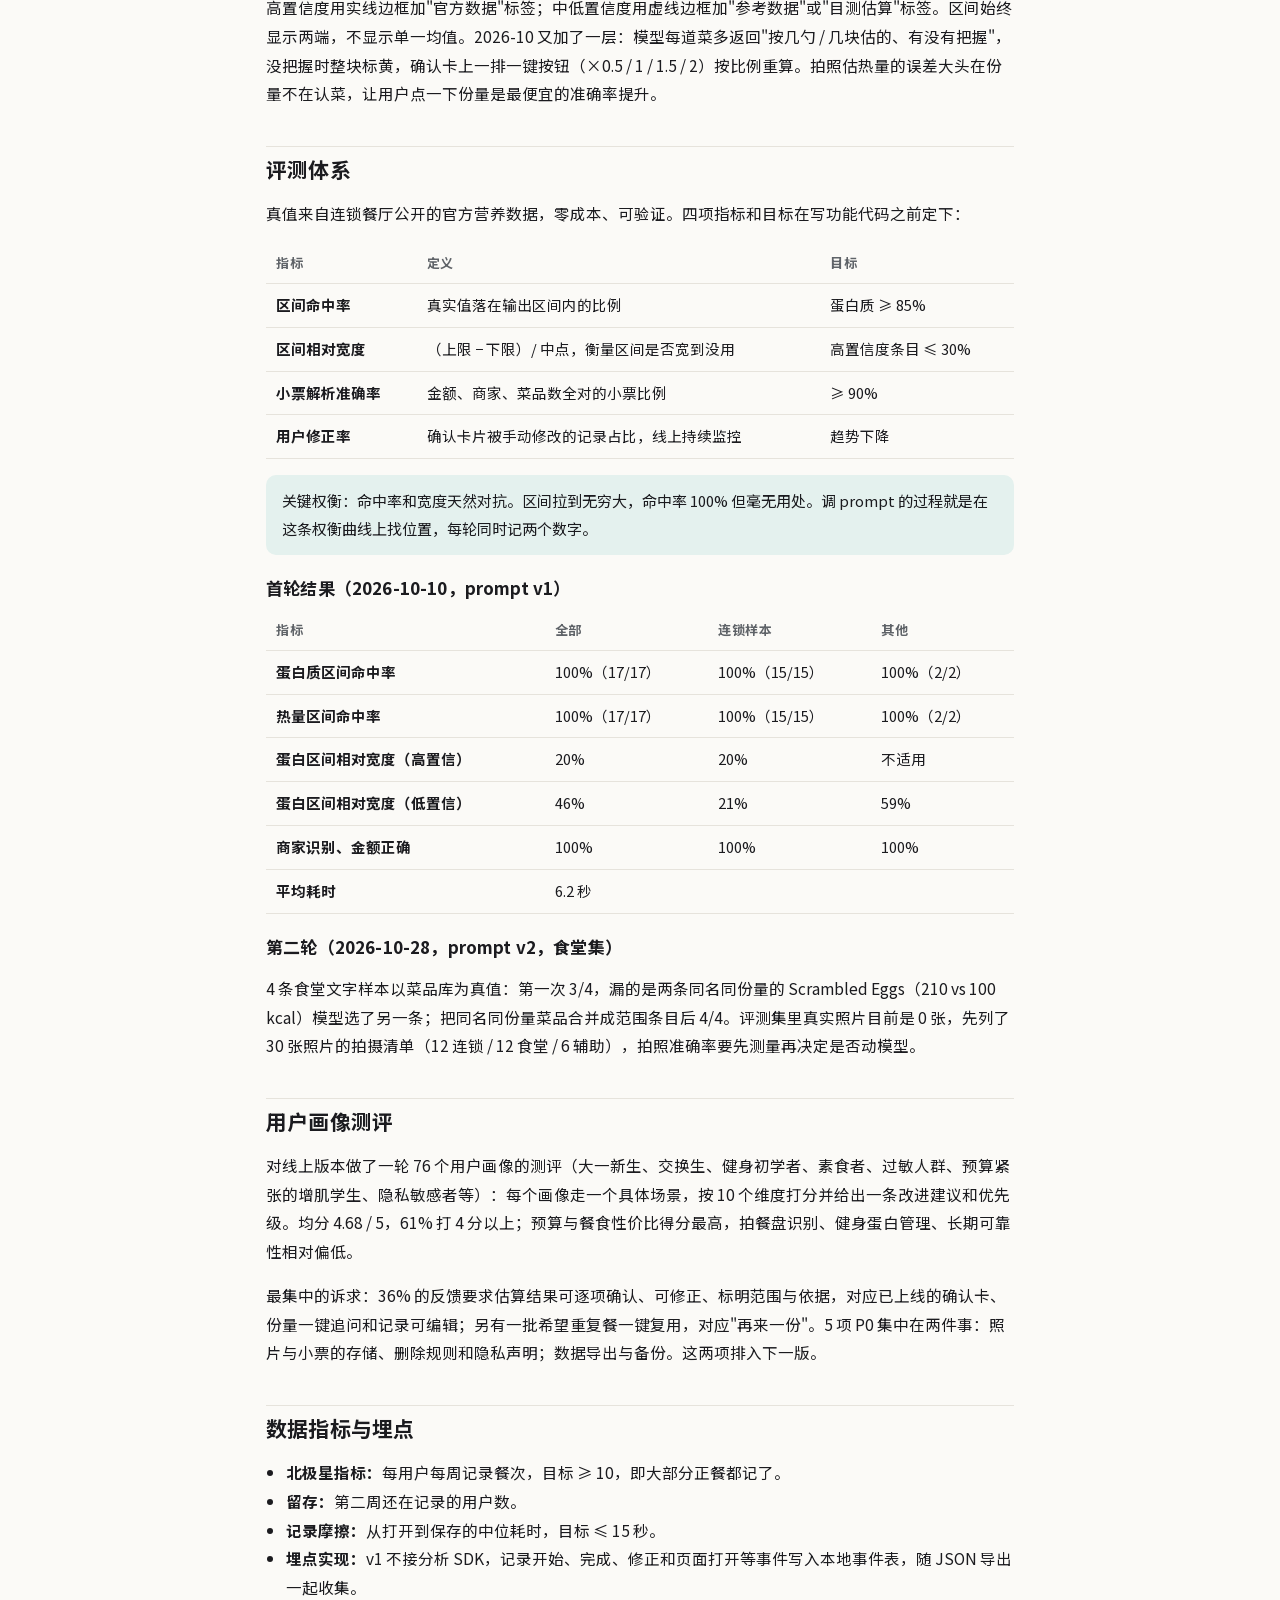
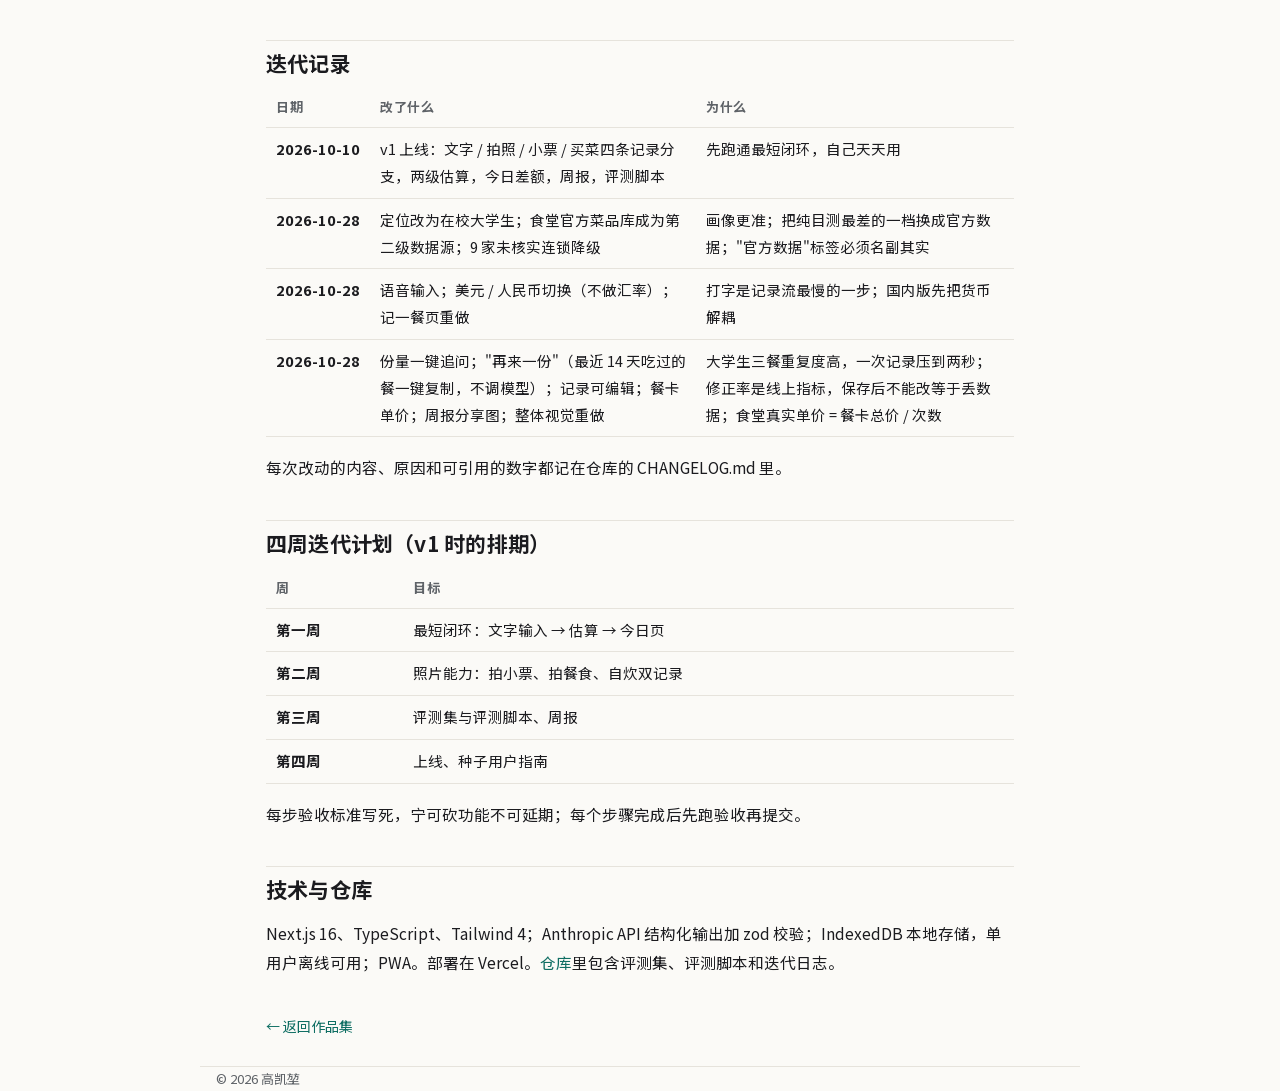
==== commit cccc4420: "Portfolio v5.2: remove the remaining 如实说明 disclaimers on the Tuji and ProteinWallet detail pages; PD" ====
--- a/projects/protein-wallet.html
+++ b/projects/protein-wallet.html
@@ -98,7 +98,6 @@
 <tr><td>商家识别、金额正确</td><td>100%</td><td>100%</td><td>100%</td></tr>
 <tr><td>平均耗时</td><td>6.2 秒</td><td></td><td></td></tr>
 </table>
-<p>如实说明：首轮的 16 条文字样本与参考表同源，主要检验的是匹配和算术，不是视觉估算能力。</p>
 <h3>第二轮（2026-10-28，prompt v2，食堂集）</h3>
 <p>4 条食堂文字样本以菜品库为真值：第一次 3/4，漏的是两条同名同份量的 Scrambled Eggs（210 vs 100 kcal）模型选了另一条；把同名同份量菜品合并成范围条目后 4/4。评测集里真实照片目前是 0 张，先列了 30 张照片的拍摄清单（12 连锁 / 12 食堂 / 6 辅助），拍照准确率要先测量再决定是否动模型。</p>
 
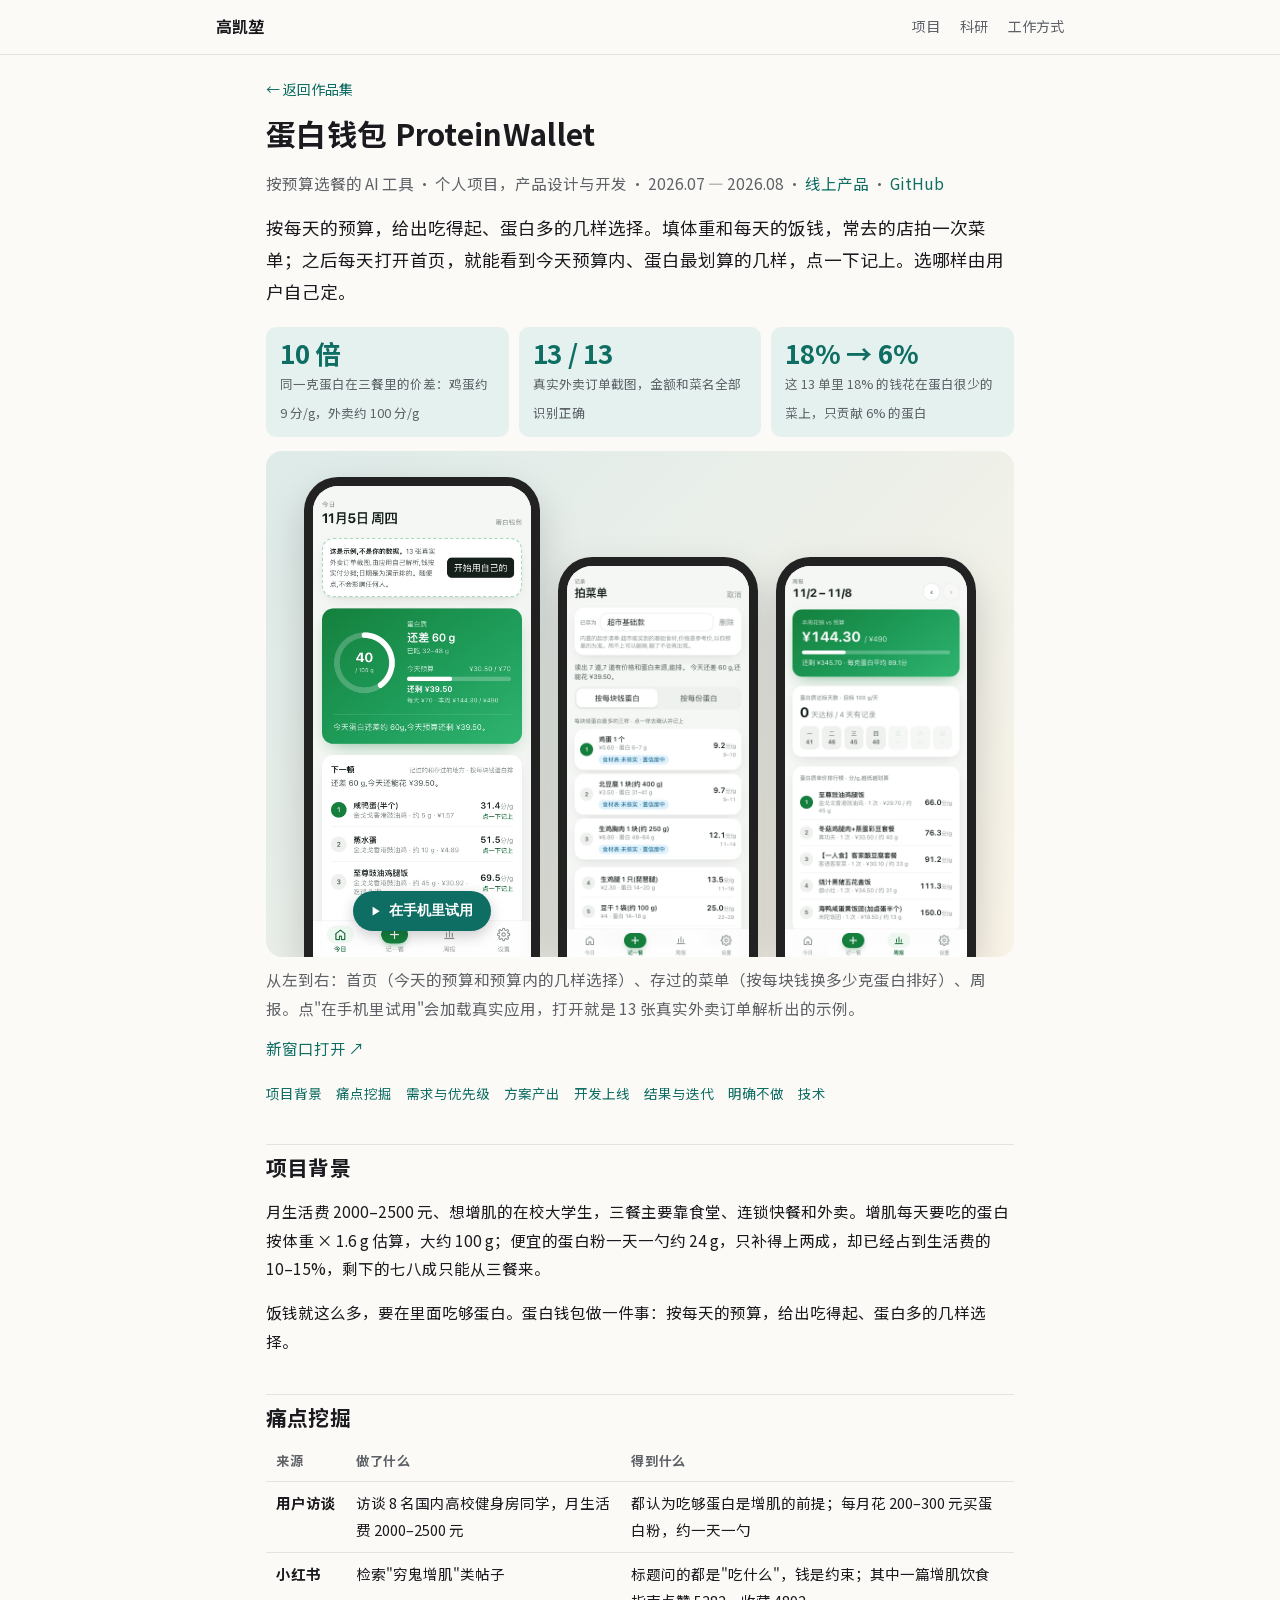
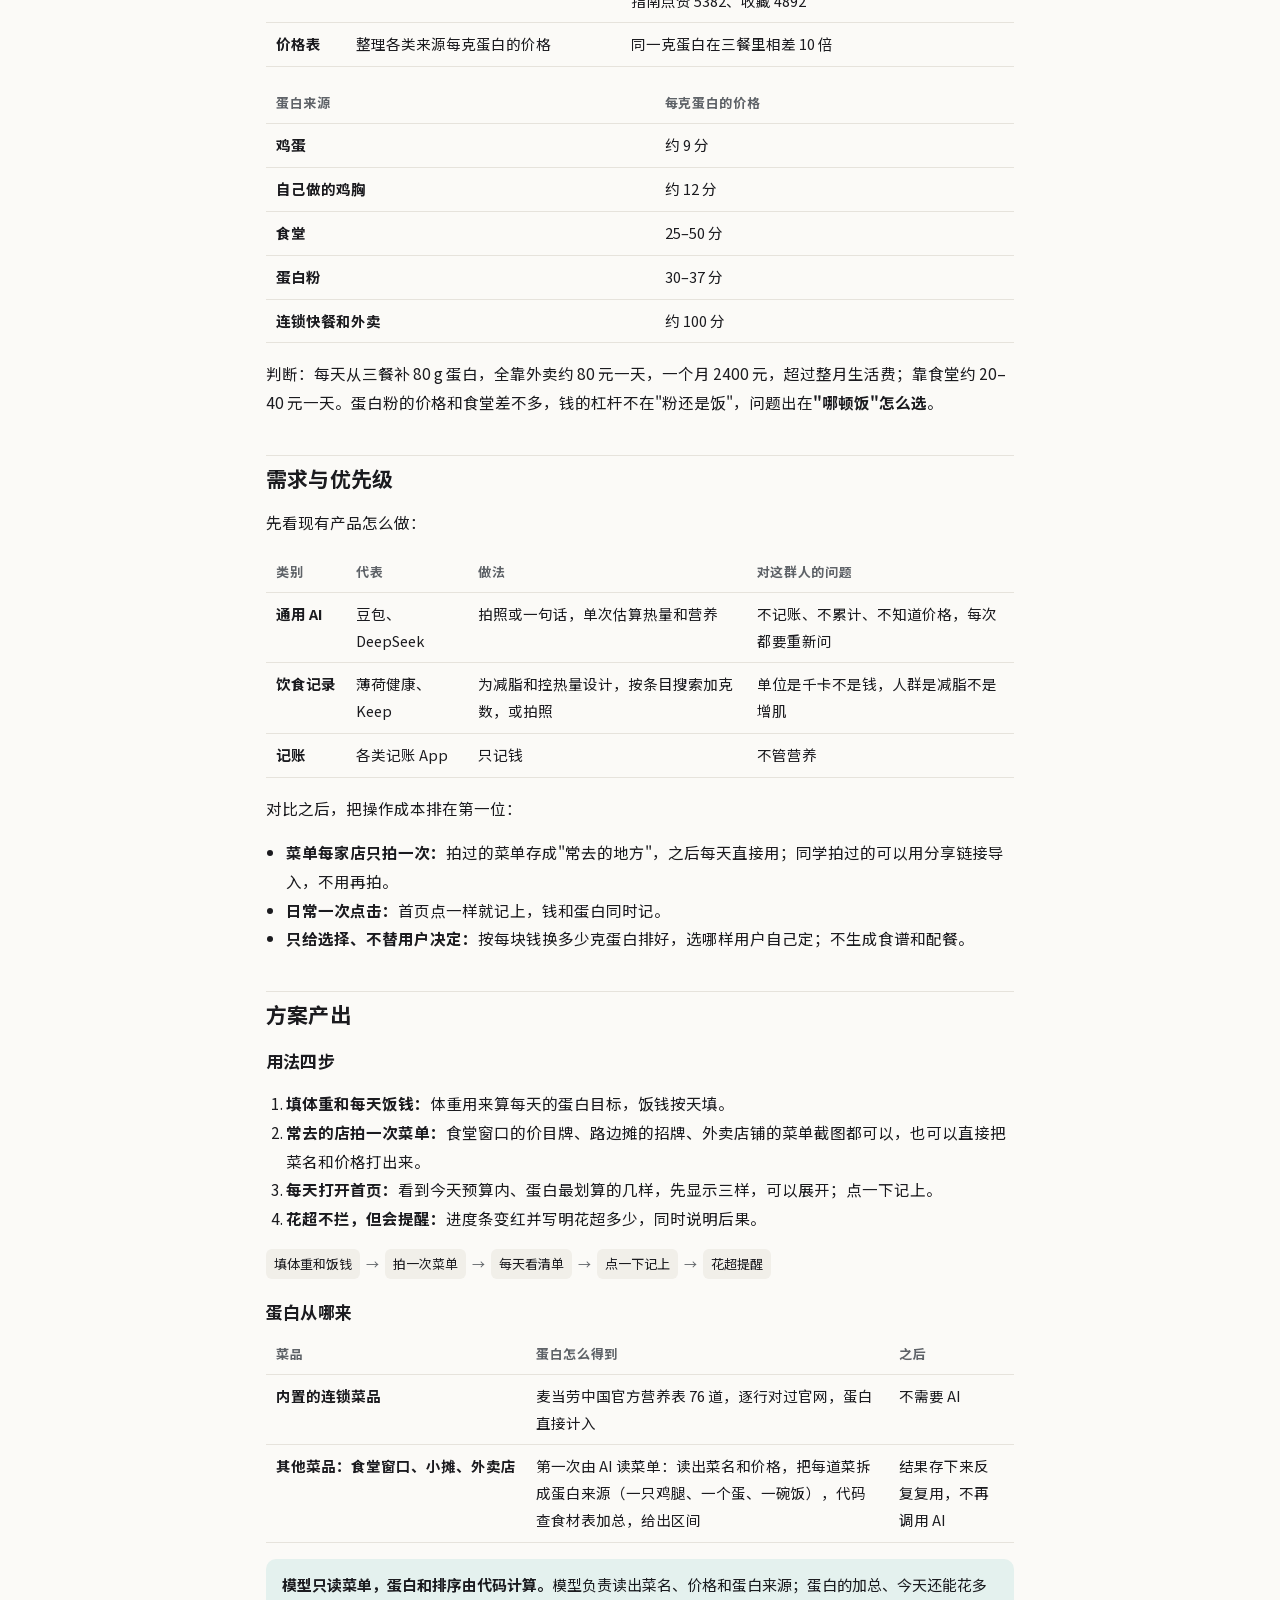
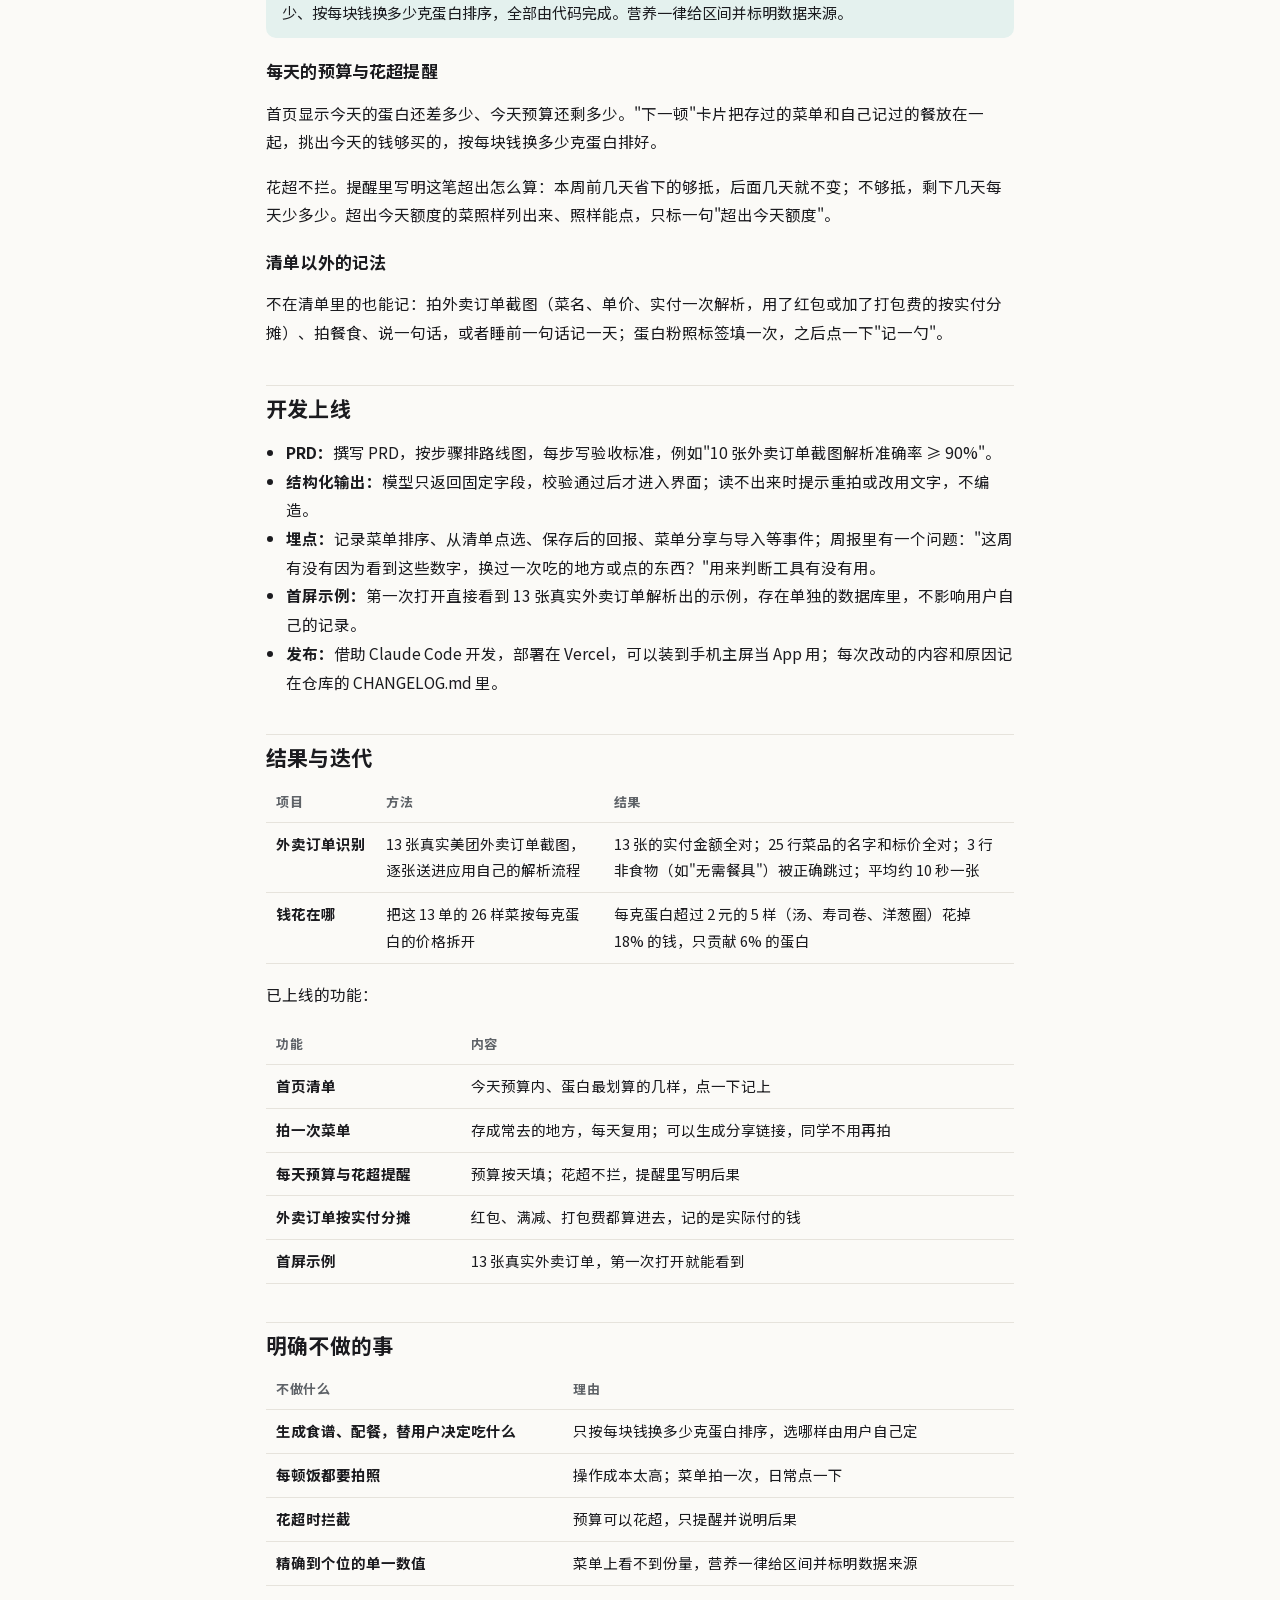
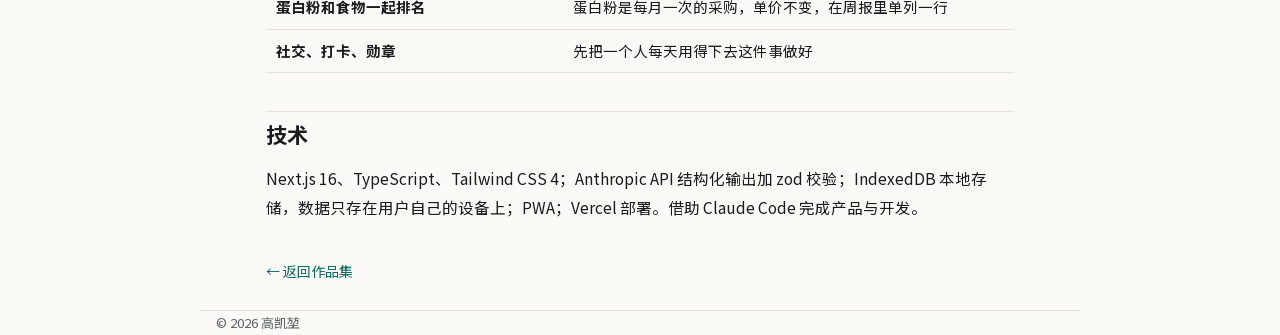
==== commit 4e8a4c1a: "Portfolio v5.6: aligned with resume v16. 蛋白钱包 card and detail page rewritten for the 国内 version (按预算" ====
--- a/projects/protein-wallet.html
+++ b/projects/protein-wallet.html
@@ -4,7 +4,7 @@
 <meta charset="utf-8">
 <meta name="viewport" content="width=device-width, initial-scale=1">
 <title>蛋白钱包 ProteinWallet · 项目详情</title>
-<meta name="description" content="ProteinWallet 的产品背景、定位调整、核心指标、范围取舍、三级估算方案、评测体系、数据指标与迭代记录。">
+<meta name="description" content="蛋白钱包 ProteinWallet 的项目背景、痛点挖掘、需求优先级、方案产出、开发上线过程与结果。">
 <link rel="stylesheet" href="../styles.css">
 </head>
 <body>
@@ -12,131 +12,141 @@
 <main class="wrap detail">
 <a class="back" href="../index.html#projects">← 返回作品集</a>
 <h1>蛋白钱包 ProteinWallet</h1>
-<p class="meta">面向大学生的 AI 饮食记账工具 · 个人项目，产品设计与开发 · 2026.07 — 2026.08 · <a href="https://protein-wallet.vercel.app/" target="_blank" rel="noopener">线上产品</a> · <a href="https://github.com/KaikunGao/protein-wallet" target="_blank" rel="noopener">GitHub</a></p>
-<p class="lead">拍一张餐食或小票，同时记账与记营养。给生活费有限、想增肌的在校大学生回答一个问题：每一美元换到了多少克蛋白质。v1 做美国校园（美元 + 美国连锁 + 芝大食堂），国内校园版在路线图上。</p>
+<p class="meta">按预算选餐的 AI 工具 · 个人项目，产品设计与开发 · 2026.07 — 2026.08 · <a href="https://protein-wallet.vercel.app/?demo=1" target="_blank" rel="noopener">线上产品</a> · <a href="https://github.com/KaikunGao/protein-wallet" target="_blank" rel="noopener">GitHub</a></p>
+<p class="lead">按每天的预算，给出吃得起、蛋白多的几样选择。填体重和每天的饭钱，常去的店拍一次菜单；之后每天打开首页，就能看到今天预算内、蛋白最划算的几样，点一下记上。选哪样由用户自己定。</p>
 <div class="metrics">
-  <div class="metric"><b>3 级</b><span>估算：连锁官方表 → 食堂菜品库 → 模型目测</span></div>
-  <div class="metric"><b>640 道</b><span>食堂官方菜品库（芝大 4 个食堂）</span></div>
-  <div class="metric"><b>17/17 · 4/4</b><span>评测区间命中（连锁 / 食堂）</span></div>
+  <div class="metric"><b>10 倍</b><span>同一克蛋白在三餐里的价差：鸡蛋约 9 分/g，外卖约 100 分/g</span></div>
+  <div class="metric"><b>13 / 13</b><span>真实外卖订单截图，金额和菜名全部识别正确</span></div>
+  <div class="metric"><b>18% → 6%</b><span>这 13 单里 18% 的钱花在蛋白很少的菜上，只贡献 6% 的蛋白</span></div>
 </div>
-<div class="toc"><a href="#bg">背景</a><a href="#who">定位调整</a><a href="#metric">核心指标</a><a href="#scope">范围取舍</a><a href="#ai">三级估算</a><a href="#eval">评测体系</a><a href="#sim">用户测评</a><a href="#data">数据指标</a><a href="#log">迭代记录</a><a href="#stack">技术</a></div>
+<div class="showcase">
+  <figure class="phone big" id="pw-demo">
+    <img src="../assets/pw-today.jpg" alt="蛋白钱包首页：今天的蛋白差额和预算，下面是今天预算内、按每块钱蛋白排好的三样选择" width="780" height="1688">
+    <button type="button" class="demo-btn" data-src="https://protein-wallet.vercel.app/?demo=1" data-title="蛋白钱包 在线试用">在手机里试用</button>
+  </figure>
+  <figure class="phone">
+    <img src="../assets/pw-menu.jpg" alt="蛋白钱包菜单页：存过的地方按每块钱换多少克蛋白排好，每样带价格、蛋白区间和数据来源" width="780" height="1688">
+  </figure>
+  <figure class="phone">
+    <img src="../assets/pw-weekly.jpg" alt="蛋白钱包周报：本周花销与预算、蛋白达标天数、蛋白质单价排行榜" width="780" height="1688">
+  </figure>
+</div>
+<p class="try-note"><span>从左到右：首页（今天的预算和预算内的几样选择）、存过的菜单（按每块钱换多少克蛋白排好）、周报。点"在手机里试用"会加载真实应用，打开就是 13 张真实外卖订单解析出的示例。</span><a href="https://protein-wallet.vercel.app/?demo=1" target="_blank" rel="noopener">新窗口打开 ↗</a></p>
+<div class="toc"><a href="#bg">项目背景</a><a href="#pain">痛点挖掘</a><a href="#priority">需求与优先级</a><a href="#solution">方案产出</a><a href="#ship">开发上线</a><a href="#result">结果与迭代</a><a href="#scope">明确不做</a><a href="#stack">技术</a></div>
 
-<h2 id="bg">背景与痛点</h2>
-<p>在校大学生生活费有限，又是健身、增肌最集中的人群。一天中大部分正餐发生在食堂、连锁快餐和外卖，根本无法称重，传统营养 App 的"精确到克"从第一步就做不到；自己做饭的同学同样算不清一盘家常菜。另一边，营养 App 不管钱，记账 App 不管营养，而这群人真正的决策是两者的交点：这顿饭的蛋白质值不值这个价。</p>
-<p>竞品对比：MyFitnessPal、Keep 等为"自己做饭、能称重"的用户设计，条目搜索加手动克数在食堂外卖场景摩擦极高，且不管钱；记账 App 只管钱。切口是场景（无法称重的餐食）× 约束（预算），这是它们的盲区。</p>
-<p>产品把"记一顿饭"压缩成一个动作：拍小票。小票同时包含金额和菜品，一次识别就完成记账与记餐。</p>
+<h2 id="bg">项目背景</h2>
+<p>月生活费 2000–2500 元、想增肌的在校大学生，三餐主要靠食堂、连锁快餐和外卖。增肌每天要吃的蛋白按体重 × 1.6 g 估算，大约 100 g；便宜的蛋白粉一天一勺约 24 g，只补得上两成，却已经占到生活费的 10–15%，剩下的七八成只能从三餐来。</p>
+<p>饭钱就这么多，要在里面吃够蛋白。蛋白钱包做一件事：按每天的预算，给出吃得起、蛋白多的几样选择。</p>
 
-<h2 id="who">定位调整：从"留学生"到"生活费有限的大学生"</h2>
-<p>第一版写的目标用户是"在美留学生"，后来改为更准的画像"生活费有限、想增肌的在校大学生"，生活费有限正是他们增肌食物选择受限的根源。PRD、文案、prompt 一起改：v1 做美国校园（美元、美国连锁、芝大食堂），国内校园版进路线图，货币先解耦（美元 / 人民币，不做汇率换算，一个用户只用一种货币，换算反而引入假精确）。</p>
-<p>定位改了之后，最高频场景变成食堂，而食堂恰好是纯目测最差的一档。这直接推出了下面的第二级数据源。</p>
+<h2 id="pain">痛点挖掘</h2>
+<table class="tbl">
+<tr><th>来源</th><th>做了什么</th><th>得到什么</th></tr>
+<tr><td>用户访谈</td><td>访谈 8 名国内高校健身房同学，月生活费 2000–2500 元</td><td>都认为吃够蛋白是增肌的前提；每月花 200–300 元买蛋白粉，约一天一勺</td></tr>
+<tr><td>小红书</td><td>检索"穷鬼增肌"类帖子</td><td>标题问的都是"吃什么"，钱是约束；其中一篇增肌饮食指南点赞 5382、收藏 4892</td></tr>
+<tr><td>价格表</td><td>整理各类来源每克蛋白的价格</td><td>同一克蛋白在三餐里相差 10 倍</td></tr>
+</table>
+<table class="tbl">
+<tr><th>蛋白来源</th><th>每克蛋白的价格</th></tr>
+<tr><td>鸡蛋</td><td>约 9 分</td></tr>
+<tr><td>自己做的鸡胸</td><td>约 12 分</td></tr>
+<tr><td>食堂</td><td>25–50 分</td></tr>
+<tr><td>蛋白粉</td><td>30–37 分</td></tr>
+<tr><td>连锁快餐和外卖</td><td>约 100 分</td></tr>
+</table>
+<p>判断：每天从三餐补 80 g 蛋白，全靠外卖约 80 元一天，一个月 2400 元，超过整月生活费；靠食堂约 20–40 元一天。蛋白粉的价格和食堂差不多，钱的杠杆不在"粉还是饭"，问题出在<b>"哪顿饭"怎么选</b>。</p>
 
-<h2 id="metric">核心指标与设计哲学</h2>
-<p><b>蛋白质单价（¢/g protein）</b>：用户吃过的每样食物，一克蛋白质花多少美分。这是全产品唯一的自创指标，也是传播点：食堂烤鸡胸约 1.2¢/g，Chipotle 鸡肉碗约 2.8¢/g，某中餐外卖约 5.5¢/g，一眼看出钱该花在哪。周报里展示用户个人的"蛋白质单价排行榜"。</p>
-<div class="callout"><b>诚实的模糊。</b>所有营养估算一律输出"区间 + 置信度 + 估算依据"，永不假装精确。有官方营养数据的连锁餐窄区间、高置信度，标注"来自官方营养表"；食堂和中餐等无官方数据的餐食宽区间、中低置信度，标注"视觉估算"。区间和置信度始终显示在一级界面，不藏在二级页。市面产品"精确到个位卡路里"是假精确，这个产品反向设计。</div>
+<h2 id="priority">需求与优先级</h2>
+<p>先看现有产品怎么做：</p>
+<table class="tbl">
+<tr><th>类别</th><th>代表</th><th>做法</th><th>对这群人的问题</th></tr>
+<tr><td>通用 AI</td><td>豆包、DeepSeek</td><td>拍照或一句话，单次估算热量和营养</td><td>不记账、不累计、不知道价格，每次都要重新问</td></tr>
+<tr><td>饮食记录</td><td>薄荷健康、Keep</td><td>为减脂和控热量设计，按条目搜索加克数，或拍照</td><td>单位是千卡不是钱，人群是减脂不是增肌</td></tr>
+<tr><td>记账</td><td>各类记账 App</td><td>只记钱</td><td>不管营养</td></tr>
+</table>
+<p>对比之后，把操作成本排在第一位：</p>
+<ul>
+<li><b>菜单每家店只拍一次：</b>拍过的菜单存成"常去的地方"，之后每天直接用；同学拍过的可以用分享链接导入，不用再拍。</li>
+<li><b>日常一次点击：</b>首页点一样就记上，钱和蛋白同时记。</li>
+<li><b>只给选择、不替用户决定：</b>按每块钱换多少克蛋白排好，选哪样用户自己定；不生成食谱和配餐。</li>
+</ul>
 
-<h2 id="scope">范围取舍：明确不做的事</h2>
-<p>每一条都是主动决策，不是没来得及做。</p>
+<h2 id="solution">方案产出</h2>
+<h3>用法四步</h3>
+<ol>
+<li><b>填体重和每天饭钱：</b>体重用来算每天的蛋白目标，饭钱按天填。</li>
+<li><b>常去的店拍一次菜单：</b>食堂窗口的价目牌、路边摊的招牌、外卖店铺的菜单截图都可以，也可以直接把菜名和价格打出来。</li>
+<li><b>每天打开首页：</b>看到今天预算内、蛋白最划算的几样，先显示三样，可以展开；点一下记上。</li>
+<li><b>花超不拦，但会提醒：</b>进度条变红并写明花超多少，同时说明后果。</li>
+</ol>
+<div class="flow"><span>填体重和饭钱</span><i>→</i><span>拍一次菜单</span><i>→</i><span>每天看清单</span><i>→</i><span>点一下记上</span><i>→</i><span>花超提醒</span></div>
+
+<h3>蛋白从哪来</h3>
+<table class="tbl">
+<tr><th>菜品</th><th>蛋白怎么得到</th><th>之后</th></tr>
+<tr><td>内置的连锁菜品</td><td>麦当劳中国官方营养表 76 道，逐行对过官网，蛋白直接计入</td><td>不需要 AI</td></tr>
+<tr><td>其他菜品：食堂窗口、小摊、外卖店</td><td>第一次由 AI 读菜单：读出菜名和价格，把每道菜拆成蛋白来源（一只鸡腿、一个蛋、一碗饭），代码查食材表加总，给出区间</td><td>结果存下来反复复用，不再调用 AI</td></tr>
+</table>
+<div class="callout"><b>模型只读菜单，蛋白和排序由代码计算。</b>模型负责读出菜名、价格和蛋白来源；蛋白的加总、今天还能花多少、按每块钱换多少克蛋白排序，全部由代码完成。营养一律给区间并标明数据来源。</div>
+
+<h3>每天的预算与花超提醒</h3>
+<p>首页显示今天的蛋白还差多少、今天预算还剩多少。"下一顿"卡片把存过的菜单和自己记过的餐放在一起，挑出今天的钱够买的，按每块钱换多少克蛋白排好。</p>
+<p>花超不拦。提醒里写明这笔超出怎么算：本周前几天省下的够抵，后面几天就不变；不够抵，剩下几天每天少多少。超出今天额度的菜照样列出来、照样能点，只标一句"超出今天额度"。</p>
+
+<h3>清单以外的记法</h3>
+<p>不在清单里的也能记：拍外卖订单截图（菜名、单价、实付一次解析，用了红包或加了打包费的按实付分摊）、拍餐食、说一句话，或者睡前一句话记一天；蛋白粉照标签填一次，之后点一下"记一勺"。</p>
+
+<h2 id="ship">开发上线</h2>
+<ul>
+<li><b>PRD：</b>撰写 PRD，按步骤排路线图，每步写验收标准，例如"10 张外卖订单截图解析准确率 ≥ 90%"。</li>
+<li><b>结构化输出：</b>模型只返回固定字段，校验通过后才进入界面；读不出来时提示重拍或改用文字，不编造。</li>
+<li><b>埋点：</b>记录菜单排序、从清单点选、保存后的回报、菜单分享与导入等事件；周报里有一个问题："这周有没有因为看到这些数字，换过一次吃的地方或点的东西？"用来判断工具有没有用。</li>
+<li><b>首屏示例：</b>第一次打开直接看到 13 张真实外卖订单解析出的示例，存在单独的数据库里，不影响用户自己的记录。</li>
+<li><b>发布：</b>借助 Claude Code 开发，部署在 Vercel，可以装到手机主屏当 App 用；每次改动的内容和原因记在仓库的 CHANGELOG.md 里。</li>
+</ul>
+
+<h2 id="result">结果与迭代</h2>
+<table class="tbl">
+<tr><th>项目</th><th>方法</th><th>结果</th></tr>
+<tr><td>外卖订单识别</td><td>13 张真实美团外卖订单截图，逐张送进应用自己的解析流程</td><td>13 张的实付金额全对；25 行菜品的名字和标价全对；3 行非食物（如"无需餐具"）被正确跳过；平均约 10 秒一张</td></tr>
+<tr><td>钱花在哪</td><td>把这 13 单的 26 样菜按每克蛋白的价格拆开</td><td>每克蛋白超过 2 元的 5 样（汤、寿司卷、洋葱圈）花掉 18% 的钱，只贡献 6% 的蛋白</td></tr>
+</table>
+<p>已上线的功能：</p>
+<table class="tbl">
+<tr><th>功能</th><th>内容</th></tr>
+<tr><td>首页清单</td><td>今天预算内、蛋白最划算的几样，点一下记上</td></tr>
+<tr><td>拍一次菜单</td><td>存成常去的地方，每天复用；可以生成分享链接，同学不用再拍</td></tr>
+<tr><td>每天预算与花超提醒</td><td>预算按天填；花超不拦，提醒里写明后果</td></tr>
+<tr><td>外卖订单按实付分摊</td><td>红包、满减、打包费都算进去，记的是实际付的钱</td></tr>
+<tr><td>首屏示例</td><td>13 张真实外卖订单，第一次打开就能看到</td></tr>
+</table>
+
+<h2 id="scope">明确不做的事</h2>
 <table class="tbl">
 <tr><th>不做什么</th><th>理由</th></tr>
-<tr><td>超市菜价爬虫、实时价格追踪</td><td>爬虫脆弱且可能违反网站条款；自炊花销已由"买菜小票拍照"覆盖</td></tr>
-<tr><td>按食材精确累加自炊营养</td><td>回到"称重"老路，摩擦杀死记录；自炊统一走成品拍照目测，宽区间低置信度</td></tr>
-<tr><td>推荐"你该吃什么"</td><td>饮食推荐碰营养学专业责任，幻觉风险高且无资质背书；只做"现状 + 差额"，决策权留给用户</td></tr>
-<tr><td>热量上限警告、激进减重目标、评判性文案</td><td>营养追踪产品有把用户推向过度节食的风险，在设计层主动规避，这是产品的伦理边界</td></tr>
-<tr><td>假精确的单一数值</td><td>与"诚实的模糊"冲突</td></tr>
-<tr><td>微量营养素、脂肪与碳水细分</td><td>v1 只追热量和蛋白质，聚焦增肌与预算两个核心诉求</td></tr>
-<tr><td>社交、排行榜、好友比较</td><td>v1 是单人工具，先跑通个人闭环</td></tr>
+<tr><td>生成食谱、配餐，替用户决定吃什么</td><td>只按每块钱换多少克蛋白排序，选哪样由用户自己定</td></tr>
+<tr><td>每顿饭都要拍照</td><td>操作成本太高；菜单拍一次，日常点一下</td></tr>
+<tr><td>花超时拦截</td><td>预算可以花超，只提醒并说明后果</td></tr>
+<tr><td>精确到个位的单一数值</td><td>菜单上看不到份量，营养一律给区间并标明数据来源</td></tr>
+<tr><td>蛋白粉和食物一起排名</td><td>蛋白粉是每月一次的采购，单价不变，在周报里单列一行</td></tr>
+<tr><td>社交、打卡、勋章</td><td>先把一个人每天用得下去这件事做好</td></tr>
 </table>
-<p>面试里最常被问的一条是"为什么砍掉饮食推荐，那不是更有用吗"。回答是：更有用，但风险不对称。推荐错了责任在产品，信息错了用户还能自己判断；在没有营养学背书的前提下，"告知现状"和"指导行为"是两个风险量级。</p>
 
-<h2 id="ai">三级估算方案</h2>
-<ol>
-<li><b>先匹配连锁官方数据。</b>识别出连锁品牌时优先用内置官方营养表。17 家连锁里只有逐行核对过官网的 5 家（Chipotle、麦当劳、Shake Shack、Sweetgreen、KFC）能标"官方数据"+ 高置信度；3 家抽查过、9 家凭记忆录入的一律降级为"参考数据 · 未核实"+ 中置信度，直到核实为止。</li>
-<li><b>再匹配学校食堂官方菜品库。</b>芝大 4 个食堂（Baker / Bartlett / Woodlawn / Cathey）的菜单由 Dine On Campus 公开，每道菜有份量、热量、蛋白质，整理成 640 道菜的菜品库进仓库。用户选一个食堂，模型只判断"盘子里是库里哪几道、各几份"，算术由代码按官方每份数据完成；菜名是官方的、份数是目测的，所以标"食堂菜单"+ 中置信度，区间 ±20%。Dine On Campus 覆盖全美几百所学校，换学校只换数据文件。</li>
-<li><b>都匹配不上才让模型目测。</b>宽区间，强制低置信度。</li>
-</ol>
-<p>数据层的取舍：该站接口对服务器和其他域名封死，所以和连锁表一样做仓库内快照、手动刷新；"哪天哪个档口有什么菜"的列表拿不到，就只做菜品库而不是每日菜单；同名同份量但做法不同的菜（Scrambled Eggs 210 vs 100 kcal）合并成一个范围条目，这正是"诚实的模糊"的落地。</p>
-<p>模型只做识别，所有算术交给代码，这是抑制幻觉的主要手段。</p>
-<h3>输出格式</h3>
-<p>Prompt 要求模型只返回固定字段的 JSON，由 zod 校验后才进入界面：</p>
-<pre>{
-  "meal_name": "鸡肉碗",
-  "merchant": "Chipotle",
-  "amount_usd": 11.5,
-  "kcal_low": 650, "kcal_high": 800,
-  "protein_low_g": 45, "protein_high_g": 55,
-  "confidence": "high",
-  "basis": "Chipotle 官方营养表，按识别出的配料组合估算",
-  "source": "official_table"
-}</pre>
-<h3>Prompt 设计要点</h3>
-<ul>
-<li>宁宽勿窄：区间宽度与置信度挂钩，禁止输出单点值。</li>
-<li>禁止猜测金额：照片里没有价格时金额返回空，由用户补充。</li>
-<li>多菜品小票返回数组，每项单独估算。</li>
-<li>识别不出食物时返回明确的错误字段，前端引导重拍，绝不编造。</li>
-</ul>
-<h3>不确定性的界面表达</h3>
-<p>高置信度用实线边框加"官方数据"标签；中低置信度用虚线边框加"参考数据"或"目测估算"标签。区间始终显示两端，不显示单一均值。2026-10 又加了一层：模型每道菜多返回"按几勺 / 几块估的、有没有把握"，没把握时整块标黄，确认卡上一排一键按钮（×0.5 / 1 / 1.5 / 2）按比例重算。拍照估热量的误差大头在份量不在认菜，让用户点一下份量是最便宜的准确率提升。</p>
-
-<h2 id="eval">评测体系</h2>
-<p>真值来自连锁餐厅公开的官方营养数据，零成本、可验证。四项指标和目标在写功能代码之前定下：</p>
-<table class="tbl">
-<tr><th>指标</th><th>定义</th><th>目标</th></tr>
-<tr><td>区间命中率</td><td>真实值落在输出区间内的比例</td><td>蛋白质 ≥ 85%</td></tr>
-<tr><td>区间相对宽度</td><td>（上限 − 下限）/ 中点，衡量区间是否宽到没用</td><td>高置信度条目 ≤ 30%</td></tr>
-<tr><td>小票解析准确率</td><td>金额、商家、菜品数全对的小票比例</td><td>≥ 90%</td></tr>
-<tr><td>用户修正率</td><td>确认卡片被手动修改的记录占比，线上持续监控</td><td>趋势下降</td></tr>
-</table>
-<div class="callout">关键权衡：命中率和宽度天然对抗。区间拉到无穷大，命中率 100% 但毫无用处。调 prompt 的过程就是在这条权衡曲线上找位置，每轮同时记两个数字。</div>
-<h3>首轮结果（2026-10-10，prompt v1）</h3>
-<table class="tbl">
-<tr><th>指标</th><th>全部</th><th>连锁样本</th><th>其他</th></tr>
-<tr><td>蛋白质区间命中率</td><td>100%（17/17）</td><td>100%（15/15）</td><td>100%（2/2）</td></tr>
-<tr><td>热量区间命中率</td><td>100%（17/17）</td><td>100%（15/15）</td><td>100%（2/2）</td></tr>
-<tr><td>蛋白区间相对宽度（高置信）</td><td>20%</td><td>20%</td><td>不适用</td></tr>
-<tr><td>蛋白区间相对宽度（低置信）</td><td>46%</td><td>21%</td><td>59%</td></tr>
-<tr><td>商家识别、金额正确</td><td>100%</td><td>100%</td><td>100%</td></tr>
-<tr><td>平均耗时</td><td>6.2 秒</td><td></td><td></td></tr>
-</table>
-<h3>第二轮（2026-10-28，prompt v2，食堂集）</h3>
-<p>4 条食堂文字样本以菜品库为真值：第一次 3/4，漏的是两条同名同份量的 Scrambled Eggs（210 vs 100 kcal）模型选了另一条；把同名同份量菜品合并成范围条目后 4/4。评测集里真实照片目前是 0 张，先列了 30 张照片的拍摄清单（12 连锁 / 12 食堂 / 6 辅助），拍照准确率要先测量再决定是否动模型。</p>
-
-<h2 id="sim">用户画像测评</h2>
-<p>对线上版本做了一轮 76 个用户画像的测评（大一新生、交换生、健身初学者、素食者、过敏人群、预算紧张的增肌学生、隐私敏感者等）：每个画像走一个具体场景，按 10 个维度打分并给出一条改进建议和优先级。均分 4.68 / 5，61% 打 4 分以上；预算与餐食性价比得分最高，拍餐盘识别、健身蛋白管理、长期可靠性相对偏低。</p>
-<p>最集中的诉求：36% 的反馈要求估算结果可逐项确认、可修正、标明范围与依据，对应已上线的确认卡、份量一键追问和记录可编辑；另有一批希望重复餐一键复用，对应"再来一份"。5 项 P0 集中在两件事：照片与小票的存储、删除规则和隐私声明；数据导出与备份。这两项排入下一版。</p>
-
-<h2 id="data">数据指标与埋点</h2>
-<ul>
-<li><b>北极星指标：</b>每用户每周记录餐次，目标 ≥ 10，即大部分正餐都记了。</li>
-<li><b>留存：</b>第二周还在记录的用户数。</li>
-<li><b>记录摩擦：</b>从打开到保存的中位耗时，目标 ≤ 15 秒。</li>
-<li><b>埋点实现：</b>v1 不接分析 SDK，记录开始、完成、修正和页面打开等事件写入本地事件表，随 JSON 导出一起收集。</li>
-</ul>
-
-<h2 id="log">迭代记录</h2>
-<table class="tbl">
-<tr><th>日期</th><th>改了什么</th><th>为什么</th></tr>
-<tr><td>2026-10-10</td><td>v1 上线：文字 / 拍照 / 小票 / 买菜四条记录分支，两级估算，今日差额，周报，评测脚本</td><td>先跑通最短闭环，自己天天用</td></tr>
-<tr><td>2026-10-28</td><td>定位改为在校大学生；食堂官方菜品库成为第二级数据源；9 家未核实连锁降级</td><td>画像更准；把纯目测最差的一档换成官方数据；"官方数据"标签必须名副其实</td></tr>
-<tr><td>2026-10-28</td><td>语音输入；美元 / 人民币切换（不做汇率）；记一餐页重做</td><td>打字是记录流最慢的一步；国内版先把货币解耦</td></tr>
-<tr><td>2026-10-28</td><td>份量一键追问；"再来一份"（最近 14 天吃过的餐一键复制，不调模型）；记录可编辑；餐卡单价；周报分享图；整体视觉重做</td><td>大学生三餐重复度高，一次记录压到两秒；修正率是线上指标，保存后不能改等于丢数据；食堂真实单价 = 餐卡总价 / 次数</td></tr>
-</table>
-<p>每次改动的内容、原因和可引用的数字都记在仓库的 CHANGELOG.md 里。</p>
-
-<h2 id="plan">四周迭代计划（v1 时的排期）</h2>
-<table class="tbl">
-<tr><th>周</th><th>目标</th></tr>
-<tr><td>第一周</td><td>最短闭环：文字输入 → 估算 → 今日页</td></tr>
-<tr><td>第二周</td><td>照片能力：拍小票、拍餐食、自炊双记录</td></tr>
-<tr><td>第三周</td><td>评测集与评测脚本、周报</td></tr>
-<tr><td>第四周</td><td>上线、种子用户指南</td></tr>
-</table>
-<p>每步验收标准写死，宁可砍功能不可延期；每个步骤完成后先跑验收再提交。</p>
-
-<h2 id="stack">技术与仓库</h2>
-<p>Next.js 16、TypeScript、Tailwind 4；Anthropic API 结构化输出加 zod 校验；IndexedDB 本地存储，单用户离线可用；PWA。部署在 Vercel。<a href="https://github.com/KaikunGao/protein-wallet" target="_blank" rel="noopener">仓库</a>里包含评测集、评测脚本和迭代日志。</p>
+<h2 id="stack">技术</h2>
+<p>Next.js 16、TypeScript、Tailwind CSS 4；Anthropic API 结构化输出加 zod 校验；IndexedDB 本地存储，数据只存在用户自己的设备上；PWA；Vercel 部署。借助 Claude Code 完成产品与开发。</p>
 <p><a class="back" href="../index.html#projects">← 返回作品集</a></p>
 </main>
 <footer class="wrap">© 2026 高凯堃</footer>
+<script>
+  document.querySelectorAll('.demo-btn').forEach(function (btn) {
+    btn.addEventListener('click', function () {
+      var frame = btn.parentElement;
+      var iframe = document.createElement('iframe');
+      iframe.src = btn.dataset.src;
+      iframe.title = btn.dataset.title || '在线演示';
+      frame.innerHTML = '';
+      frame.appendChild(iframe);
+    });
+  });
+</script>
 </body>
 </html>
--- a/styles.css
+++ b/styles.css
@@ -184,6 +184,10 @@
 .browser .screen iframe { width: 100%; height: 100%; border: 0; display: block; background: #fff; }
 .browser .screen .demo-btn { bottom: 22px; font-size: 14px; padding: 11px 18px; }
 .browser .screen .demo-btn::before { content: "▶"; font-size: 10px; margin-right: 8px; }
+/* a screenshot shown whole at its own ratio (no live demo behind it) */
+.browser .screen.natural { aspect-ratio: auto; }
+.browser .screen.natural img { height: auto; }
+.research .browser { margin-top: 4px; }
 .try-note { font-size: 13px; color: var(--muted); margin: 0 0 18px; display: flex; justify-content: space-between; gap: 12px; flex-wrap: wrap; }
 .shots.cap figure { margin: 0; }
 .shots.cap figcaption { font-size: 12.5px; color: var(--muted); margin-top: 6px; line-height: 1.5; }
@@ -197,6 +201,13 @@
 .showcase .phone .demo-btn { bottom: 26px; font-size: 14px; padding: 11px 18px; }
 .showcase .phone .demo-btn::before { content: "▶"; font-size: 10px; margin-right: 8px; }
 .showcase .phone iframe { width: 390px; height: 844px; transform: scale(.6462); transform-origin: 0 0; }
+/* Detail pages are 780px wide: smaller phones that never shrink, so screenshots are not cropped at the sides. */
+@media screen {
+  .detail .showcase { gap: 18px; padding: 26px 16px 0; }
+  .detail .showcase .phone { flex: 0 0 auto; width: 200px; height: 400px; }
+  .detail .showcase .phone.big { width: 236px; height: 480px; }
+  .detail .showcase .phone iframe { transform: scale(.559); }
+}
 
 @media (max-width: 720px) {
   .hero { grid-template-columns: 1fr; }
@@ -220,7 +231,7 @@
   .browser .screen .demo-btn { white-space: normal; max-width: 90%; }
   .phone-note, .cover-note { text-align: center; }
   .nav ul { gap: 12px; }
-  .tbl td:first-child { white-space: normal; }
+  .tbl td:first-child { white-space: normal; min-width: 4.5em; }
 }
 
 /* print: a clean PDF portfolio */
@@ -243,11 +254,15 @@
   .grid4 { gap: 6px; }
   .grid4 .cell { padding: 8px 10px; font-size: 11px; line-height: 1.55; break-inside: auto; }
   .grid6 { grid-template-columns: repeat(2, minmax(0, 1fr)); }
+  /* the last row moves to the next page whole instead of leaving two title lines behind */
+  .grid6 .cell:nth-last-child(-n+2) { break-inside: avoid; }
   .demo > div + div { margin-top: 8px; }
   .cover.shots { display: flex; gap: 8px; width: auto; }
   .cover.shots img { width: 200px; margin: 0; }
   .links { break-before: avoid; }
   .browser { box-shadow: none; break-inside: avoid; }
+  /* 科研 opens on a fresh page so its first card's header is not stranded above the screenshot */
+  #research { break-before: page; }
   .showcase { background: none; padding: 0; gap: 12px; justify-content: flex-start; break-inside: avoid; }
   .showcase .phone, .showcase .phone.big { width: 150px; height: 312px; border-width: 5px; box-shadow: none; border-radius: 22px 22px 0 0; }
     .browser .screen { aspect-ratio: auto; }
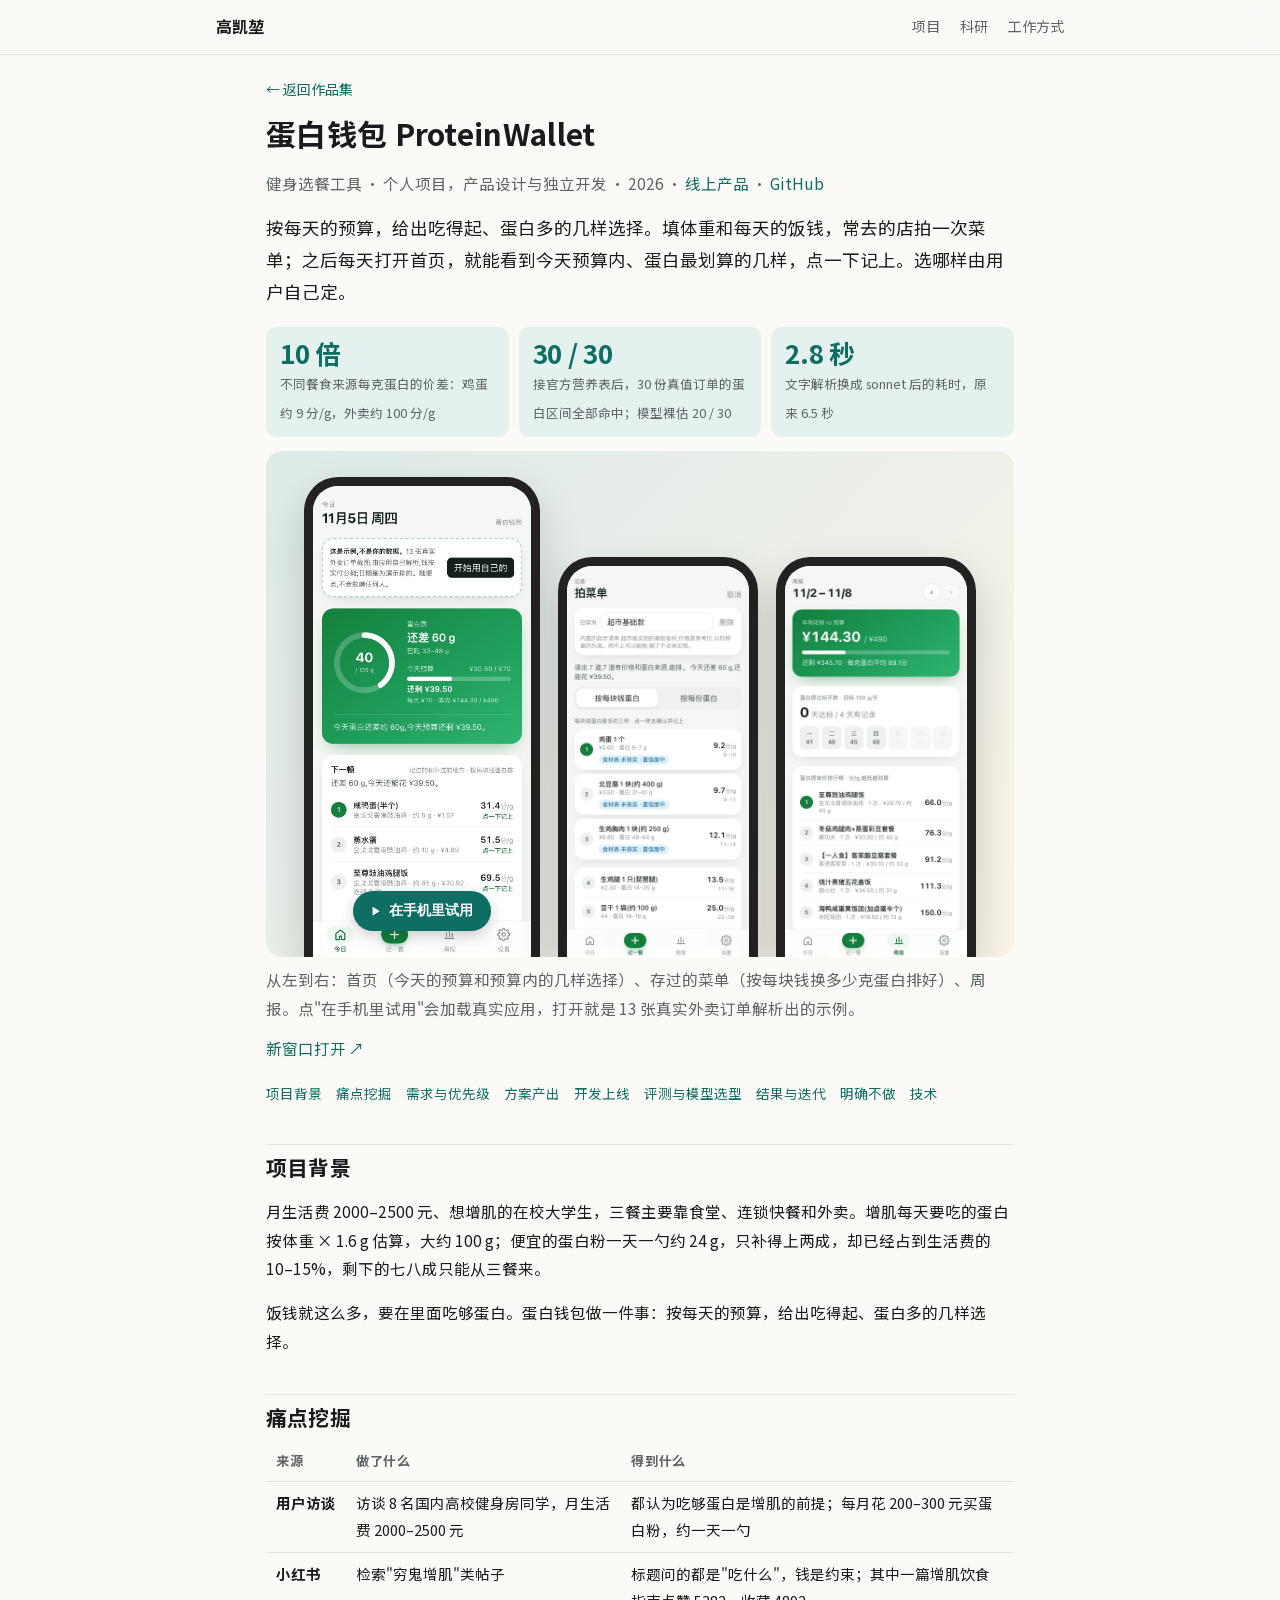
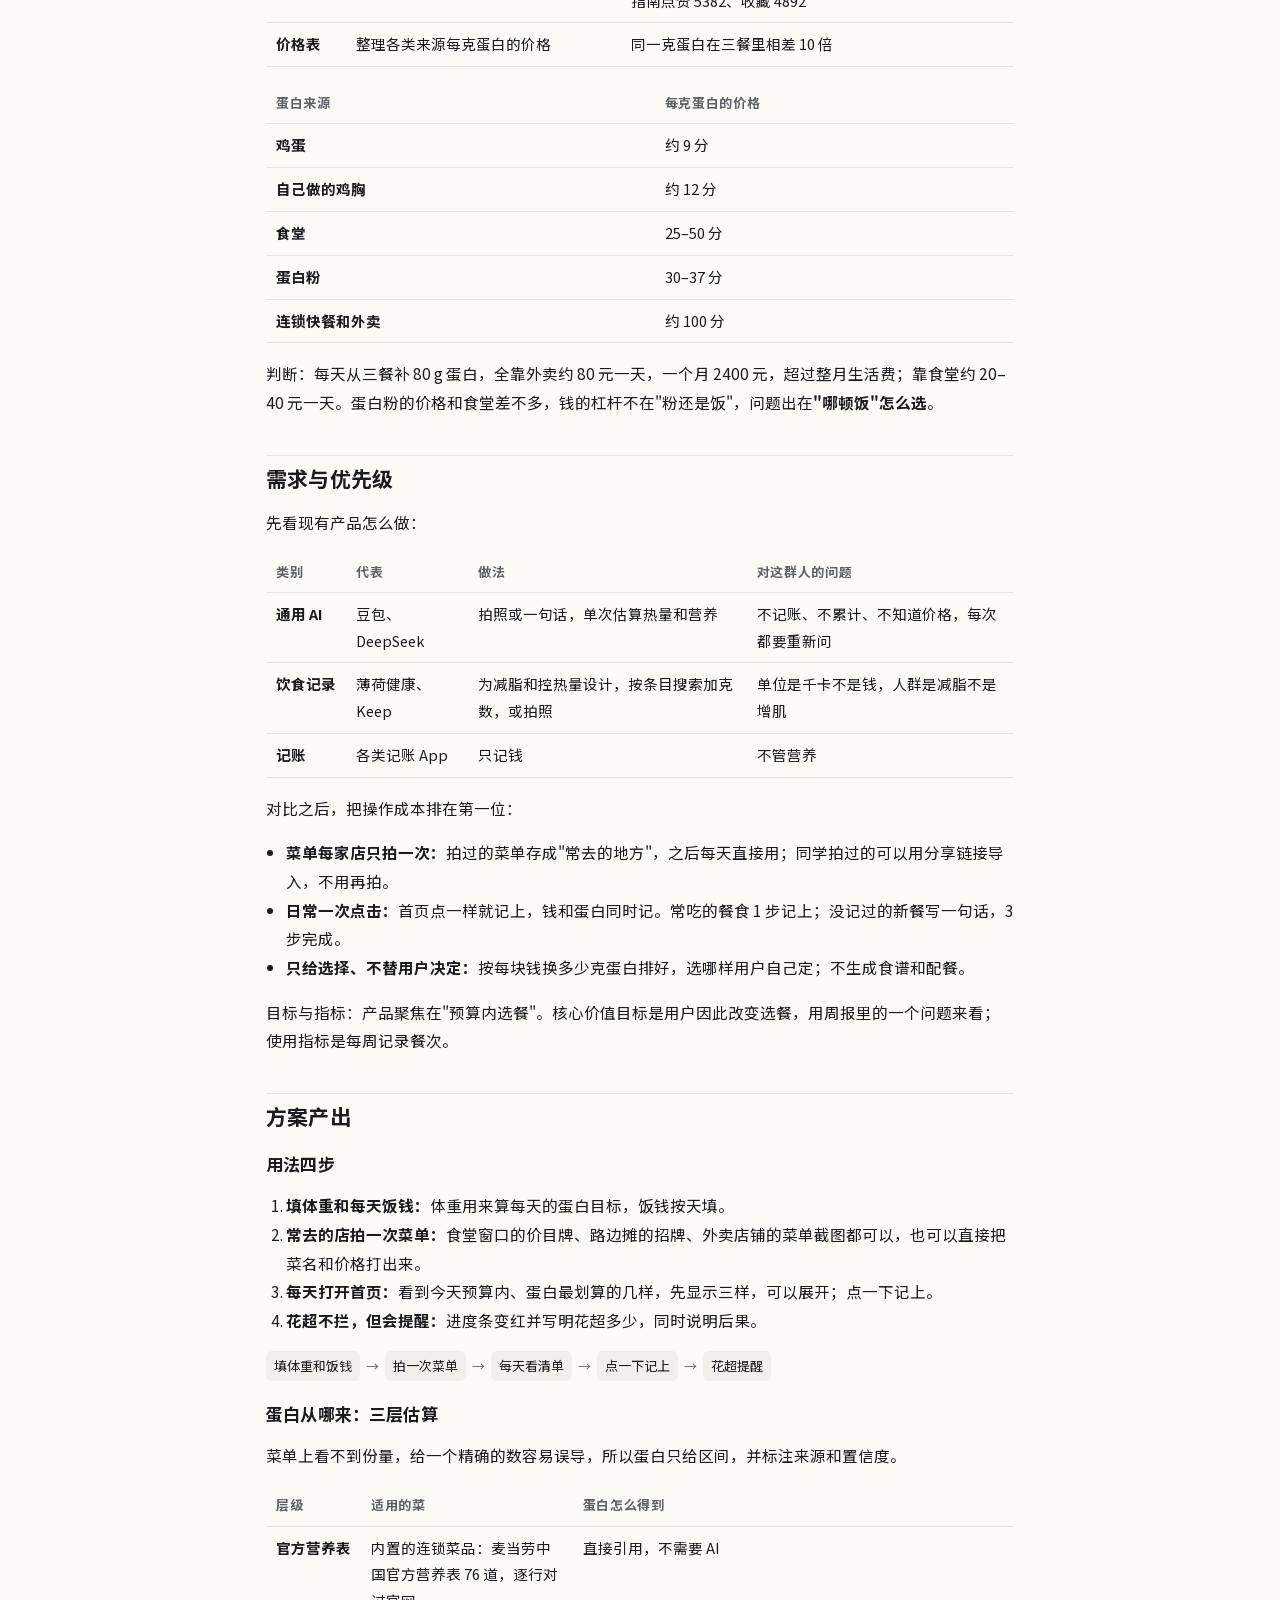
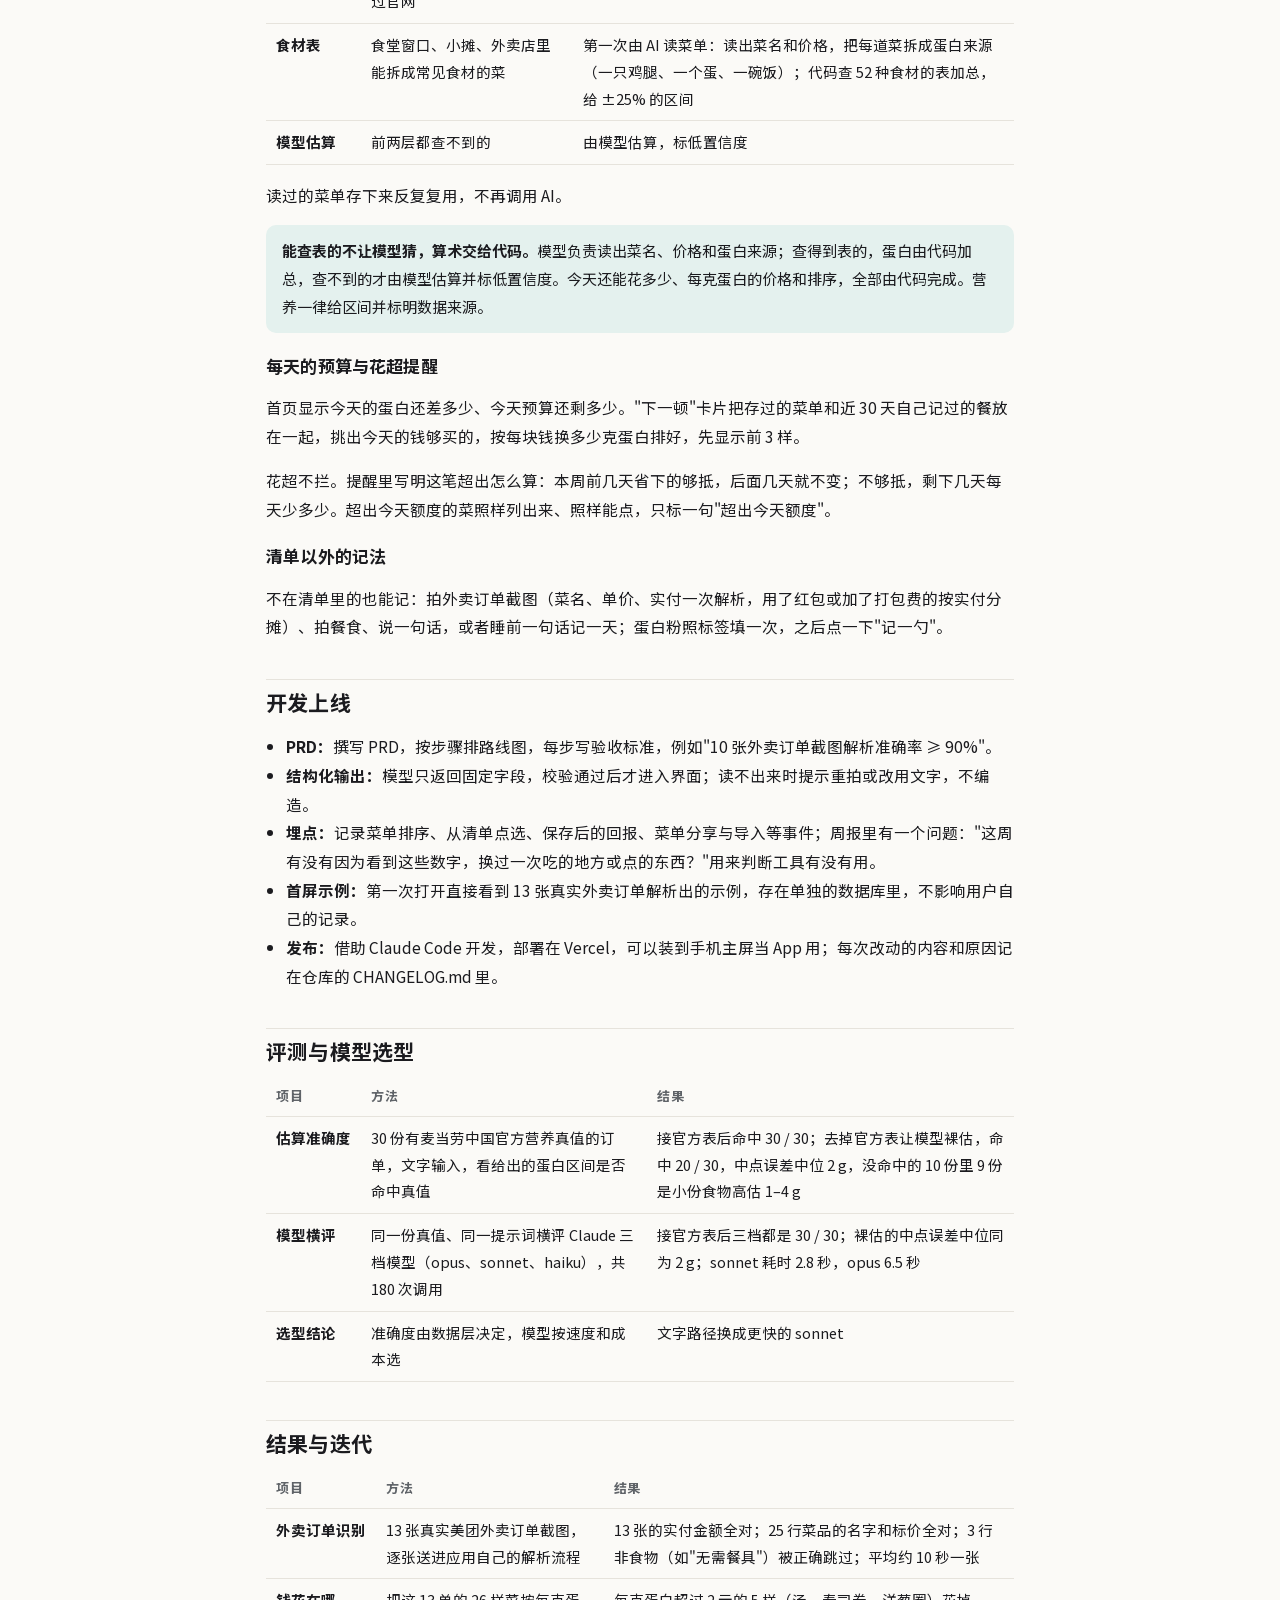
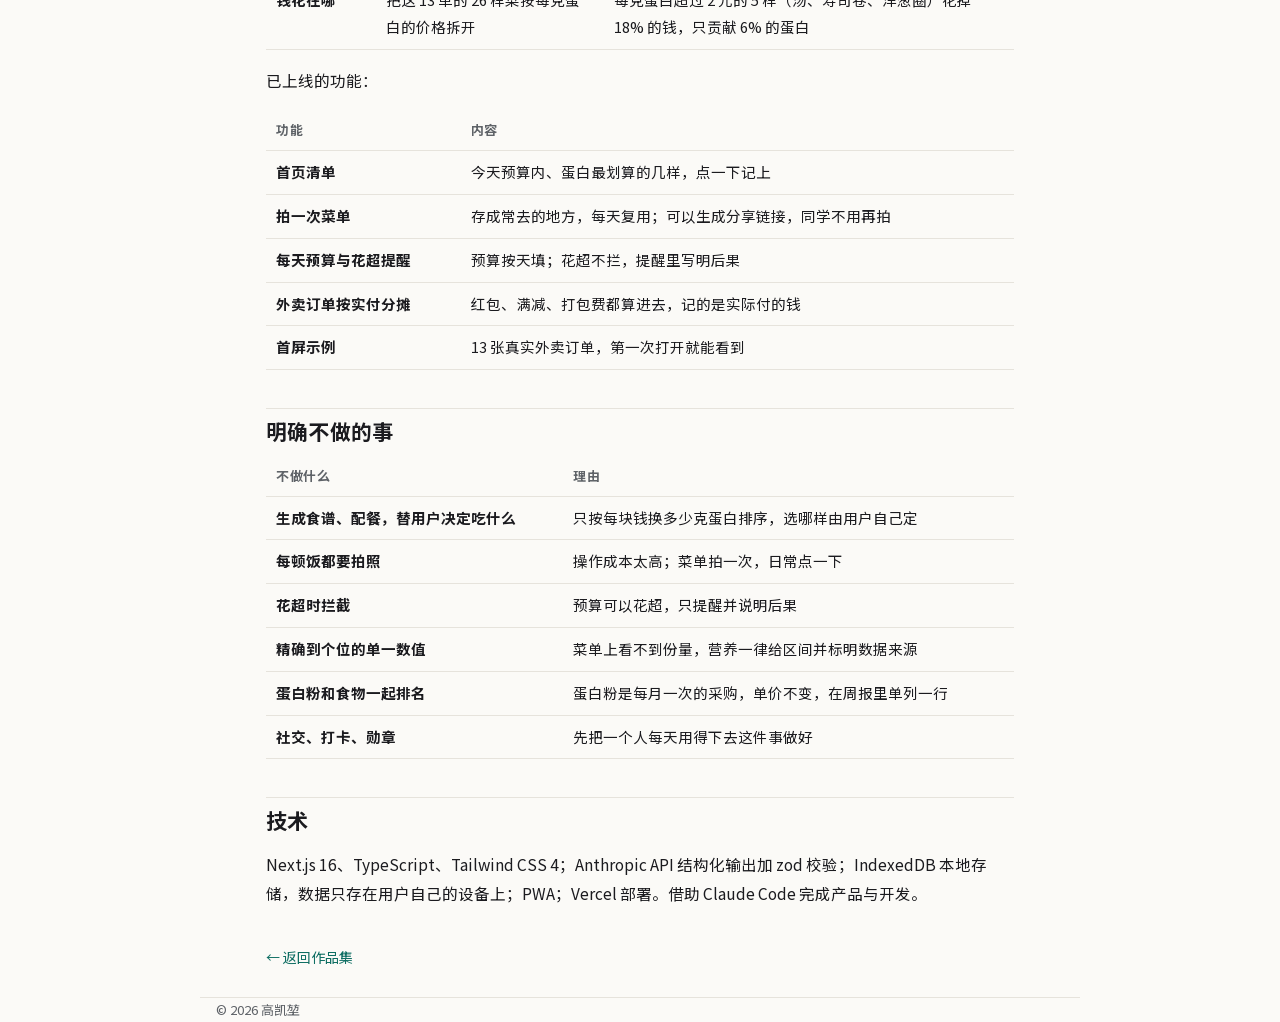
==== commit 87b5b65d: "Portfolio v5.9: aligned with resume v18. Project dates are year only (2026) and the hero says 立即到岗; " ====
--- a/projects/protein-wallet.html
+++ b/projects/protein-wallet.html
@@ -4,7 +4,7 @@
 <meta charset="utf-8">
 <meta name="viewport" content="width=device-width, initial-scale=1">
 <title>蛋白钱包 ProteinWallet · 项目详情</title>
-<meta name="description" content="蛋白钱包 ProteinWallet 的项目背景、痛点挖掘、需求优先级、方案产出、开发上线过程与结果。">
+<meta name="description" content="蛋白钱包 ProteinWallet 的项目背景、痛点挖掘、需求优先级、方案产出、开发上线、估算准确度评测与模型选型。">
 <link rel="stylesheet" href="../styles.css">
 </head>
 <body>
@@ -12,17 +12,17 @@
 <main class="wrap detail">
 <a class="back" href="../index.html#projects">← 返回作品集</a>
 <h1>蛋白钱包 ProteinWallet</h1>
-<p class="meta">按预算选餐的 AI 工具 · 个人项目，产品设计与开发 · 2026.07 — 2026.08 · <a href="https://protein-wallet.vercel.app/?demo=1" target="_blank" rel="noopener">线上产品</a> · <a href="https://github.com/KaikunGao/protein-wallet" target="_blank" rel="noopener">GitHub</a></p>
+<p class="meta">健身选餐工具 · 个人项目，产品设计与独立开发 · 2026 · <a href="https://protein-wallet.pages.dev/?demo=1" target="_blank" rel="noopener">线上产品</a> · <a href="https://github.com/KaikunGao/protein-wallet" target="_blank" rel="noopener">GitHub</a></p>
 <p class="lead">按每天的预算，给出吃得起、蛋白多的几样选择。填体重和每天的饭钱，常去的店拍一次菜单；之后每天打开首页，就能看到今天预算内、蛋白最划算的几样，点一下记上。选哪样由用户自己定。</p>
 <div class="metrics">
-  <div class="metric"><b>10 倍</b><span>同一克蛋白在三餐里的价差：鸡蛋约 9 分/g，外卖约 100 分/g</span></div>
-  <div class="metric"><b>13 / 13</b><span>真实外卖订单截图，金额和菜名全部识别正确</span></div>
-  <div class="metric"><b>18% → 6%</b><span>这 13 单里 18% 的钱花在蛋白很少的菜上，只贡献 6% 的蛋白</span></div>
+  <div class="metric"><b>10 倍</b><span>不同餐食来源每克蛋白的价差：鸡蛋约 9 分/g，外卖约 100 分/g</span></div>
+  <div class="metric"><b>30 / 30</b><span>接官方营养表后，30 份真值订单的蛋白区间全部命中；模型裸估 20 / 30</span></div>
+  <div class="metric"><b>2.8 秒</b><span>文字解析换成 sonnet 后的耗时，原来 6.5 秒</span></div>
 </div>
 <div class="showcase">
   <figure class="phone big" id="pw-demo">
     <img src="../assets/pw-today.jpg" alt="蛋白钱包首页：今天的蛋白差额和预算，下面是今天预算内、按每块钱蛋白排好的三样选择" width="780" height="1688">
-    <button type="button" class="demo-btn" data-src="https://protein-wallet.vercel.app/?demo=1" data-title="蛋白钱包 在线试用">在手机里试用</button>
+    <button type="button" class="demo-btn" data-src="https://protein-wallet.pages.dev/?demo=1" data-title="蛋白钱包 在线试用">在手机里试用</button>
   </figure>
   <figure class="phone">
     <img src="../assets/pw-menu.jpg" alt="蛋白钱包菜单页：存过的地方按每块钱换多少克蛋白排好，每样带价格、蛋白区间和数据来源" width="780" height="1688">
@@ -31,8 +31,8 @@
     <img src="../assets/pw-weekly.jpg" alt="蛋白钱包周报：本周花销与预算、蛋白达标天数、蛋白质单价排行榜" width="780" height="1688">
   </figure>
 </div>
-<p class="try-note"><span>从左到右：首页（今天的预算和预算内的几样选择）、存过的菜单（按每块钱换多少克蛋白排好）、周报。点"在手机里试用"会加载真实应用，打开就是 13 张真实外卖订单解析出的示例。</span><a href="https://protein-wallet.vercel.app/?demo=1" target="_blank" rel="noopener">新窗口打开 ↗</a></p>
-<div class="toc"><a href="#bg">项目背景</a><a href="#pain">痛点挖掘</a><a href="#priority">需求与优先级</a><a href="#solution">方案产出</a><a href="#ship">开发上线</a><a href="#result">结果与迭代</a><a href="#scope">明确不做</a><a href="#stack">技术</a></div>
+<p class="try-note"><span>从左到右：首页（今天的预算和预算内的几样选择）、存过的菜单（按每块钱换多少克蛋白排好）、周报。点"在手机里试用"会加载真实应用，打开就是 13 张真实外卖订单解析出的示例。</span><a href="https://protein-wallet.pages.dev/?demo=1" target="_blank" rel="noopener">新窗口打开 ↗</a></p>
+<div class="toc"><a href="#bg">项目背景</a><a href="#pain">痛点挖掘</a><a href="#priority">需求与优先级</a><a href="#solution">方案产出</a><a href="#ship">开发上线</a><a href="#eval">评测与模型选型</a><a href="#result">结果与迭代</a><a href="#scope">明确不做</a><a href="#stack">技术</a></div>
 
 <h2 id="bg">项目背景</h2>
 <p>月生活费 2000–2500 元、想增肌的在校大学生，三餐主要靠食堂、连锁快餐和外卖。增肌每天要吃的蛋白按体重 × 1.6 g 估算，大约 100 g；便宜的蛋白粉一天一勺约 24 g，只补得上两成，却已经占到生活费的 10–15%，剩下的七八成只能从三餐来。</p>
@@ -66,9 +66,10 @@
 <p>对比之后，把操作成本排在第一位：</p>
 <ul>
 <li><b>菜单每家店只拍一次：</b>拍过的菜单存成"常去的地方"，之后每天直接用；同学拍过的可以用分享链接导入，不用再拍。</li>
-<li><b>日常一次点击：</b>首页点一样就记上，钱和蛋白同时记。</li>
+<li><b>日常一次点击：</b>首页点一样就记上，钱和蛋白同时记。常吃的餐食 1 步记上；没记过的新餐写一句话，3 步完成。</li>
 <li><b>只给选择、不替用户决定：</b>按每块钱换多少克蛋白排好，选哪样用户自己定；不生成食谱和配餐。</li>
 </ul>
+<p>目标与指标：产品聚焦在"预算内选餐"。核心价值目标是用户因此改变选餐，用周报里的一个问题来看；使用指标是每周记录餐次。</p>
 
 <h2 id="solution">方案产出</h2>
 <h3>用法四步</h3>
@@ -80,16 +81,19 @@
 </ol>
 <div class="flow"><span>填体重和饭钱</span><i>→</i><span>拍一次菜单</span><i>→</i><span>每天看清单</span><i>→</i><span>点一下记上</span><i>→</i><span>花超提醒</span></div>
 
-<h3>蛋白从哪来</h3>
+<h3>蛋白从哪来：三层估算</h3>
+<p>菜单上看不到份量，给一个精确的数容易误导，所以蛋白只给区间，并标注来源和置信度。</p>
 <table class="tbl">
-<tr><th>菜品</th><th>蛋白怎么得到</th><th>之后</th></tr>
-<tr><td>内置的连锁菜品</td><td>麦当劳中国官方营养表 76 道，逐行对过官网，蛋白直接计入</td><td>不需要 AI</td></tr>
-<tr><td>其他菜品：食堂窗口、小摊、外卖店</td><td>第一次由 AI 读菜单：读出菜名和价格，把每道菜拆成蛋白来源（一只鸡腿、一个蛋、一碗饭），代码查食材表加总，给出区间</td><td>结果存下来反复复用，不再调用 AI</td></tr>
+<tr><th>层级</th><th>适用的菜</th><th>蛋白怎么得到</th></tr>
+<tr><td>官方营养表</td><td>内置的连锁菜品：麦当劳中国官方营养表 76 道，逐行对过官网</td><td>直接引用，不需要 AI</td></tr>
+<tr><td>食材表</td><td>食堂窗口、小摊、外卖店里能拆成常见食材的菜</td><td>第一次由 AI 读菜单：读出菜名和价格，把每道菜拆成蛋白来源（一只鸡腿、一个蛋、一碗饭）；代码查 52 种食材的表加总，给 ±25% 的区间</td></tr>
+<tr><td>模型估算</td><td>前两层都查不到的</td><td>由模型估算，标低置信度</td></tr>
 </table>
-<div class="callout"><b>模型只读菜单，蛋白和排序由代码计算。</b>模型负责读出菜名、价格和蛋白来源；蛋白的加总、今天还能花多少、按每块钱换多少克蛋白排序，全部由代码完成。营养一律给区间并标明数据来源。</div>
+<p>读过的菜单存下来反复复用，不再调用 AI。</p>
+<div class="callout"><b>能查表的不让模型猜，算术交给代码。</b>模型负责读出菜名、价格和蛋白来源；查得到表的，蛋白由代码加总，查不到的才由模型估算并标低置信度。今天还能花多少、每克蛋白的价格和排序，全部由代码完成。营养一律给区间并标明数据来源。</div>
 
 <h3>每天的预算与花超提醒</h3>
-<p>首页显示今天的蛋白还差多少、今天预算还剩多少。"下一顿"卡片把存过的菜单和自己记过的餐放在一起，挑出今天的钱够买的，按每块钱换多少克蛋白排好。</p>
+<p>首页显示今天的蛋白还差多少、今天预算还剩多少。"下一顿"卡片把存过的菜单和近 30 天自己记过的餐放在一起，挑出今天的钱够买的，按每块钱换多少克蛋白排好，先显示前 3 样。</p>
 <p>花超不拦。提醒里写明这笔超出怎么算：本周前几天省下的够抵，后面几天就不变；不够抵，剩下几天每天少多少。超出今天额度的菜照样列出来、照样能点，只标一句"超出今天额度"。</p>
 
 <h3>清单以外的记法</h3>
@@ -103,6 +107,14 @@
 <li><b>首屏示例：</b>第一次打开直接看到 13 张真实外卖订单解析出的示例，存在单独的数据库里，不影响用户自己的记录。</li>
 <li><b>发布：</b>借助 Claude Code 开发，部署在 Vercel，可以装到手机主屏当 App 用；每次改动的内容和原因记在仓库的 CHANGELOG.md 里。</li>
 </ul>
+
+<h2 id="eval">评测与模型选型</h2>
+<table class="tbl">
+<tr><th>项目</th><th>方法</th><th>结果</th></tr>
+<tr><td>估算准确度</td><td>30 份有麦当劳中国官方营养真值的订单，文字输入，看给出的蛋白区间是否命中真值</td><td>接官方表后命中 30 / 30；去掉官方表让模型裸估，命中 20 / 30，中点误差中位 2 g，没命中的 10 份里 9 份是小份食物高估 1–4 g</td></tr>
+<tr><td>模型横评</td><td>同一份真值、同一提示词横评 Claude 三档模型（opus、sonnet、haiku），共 180 次调用</td><td>接官方表后三档都是 30 / 30；裸估的中点误差中位同为 2 g；sonnet 耗时 2.8 秒，opus 6.5 秒</td></tr>
+<tr><td>选型结论</td><td>准确度由数据层决定，模型按速度和成本选</td><td>文字路径换成更快的 sonnet</td></tr>
+</table>
 
 <h2 id="result">结果与迭代</h2>
 <table class="tbl">
--- a/styles.css
+++ b/styles.css
@@ -43,22 +43,46 @@
 .nav a { color: var(--muted); }
 
 /* hero */
-.hero { padding: 52px 0 30px; display: grid; grid-template-columns: minmax(0, 1fr) auto; gap: 32px; align-items: start; }
-.hero h1 { font-size: 36px; margin: 0 0 6px; font-weight: 700; }
-.hero .role { color: var(--accent); font-weight: 600; margin: 0 0 10px; }
-.hero .edu { list-style: none; margin: 0 0 16px; padding: 0; font-size: 14.5px; color: var(--muted); line-height: 1.9; }
+.hero { padding: 48px 0 26px; }
+.hero-top { display: grid; grid-template-columns: minmax(0, 1fr) auto; gap: 36px; align-items: center; }
+.hero .eyebrow { display: flex; align-items: center; gap: 10px; margin: 0 0 8px; font-size: 12px; font-weight: 600; letter-spacing: .22em; color: var(--muted); }
+.hero .eyebrow::before { content: ""; width: 22px; height: 2px; border-radius: 2px; background: var(--accent); }
+.hero h1 { font-size: 46px; line-height: 1.2; margin: 0 0 10px; font-weight: 700; letter-spacing: .04em; }
+.hero .role-row { display: flex; flex-wrap: wrap; align-items: center; gap: 8px 14px; margin: 0 0 20px; }
+.hero .role { color: var(--accent); font-weight: 600; font-size: 17px; margin: 0; }
+.hero .avail { display: inline-flex; align-items: center; gap: 8px; margin: 0; padding: 2px 12px 2px 10px; border: 1px solid var(--line); border-radius: 999px; background: var(--panel); font-size: 13px; line-height: 1.8; }
+.hero .avail i { position: relative; flex: none; width: 7px; height: 7px; border-radius: 50%; background: var(--accent); }
+.hero .avail i::after { content: ""; position: absolute; inset: -4px; border-radius: 50%; border: 1px solid var(--accent); opacity: 0; animation: avail-ping 2.4s ease-out infinite; }
+@keyframes avail-ping { 0% { transform: scale(.5); opacity: .8; } 70%, 100% { transform: scale(1.3); opacity: 0; } }
+@media (prefers-reduced-motion: reduce) { .hero .avail i::after { animation: none; } }
+.hero .edu { list-style: none; margin: 0; padding: 0; font-size: 14.5px; color: var(--muted); line-height: 1.9; }
 .hero .edu li { display: flex; flex-wrap: wrap; align-items: baseline; gap: 0 8px; }
 .hero .edu .deg { font-size: 12px; font-weight: 600; letter-spacing: .08em; color: var(--accent); background: var(--accent-soft); border-radius: 4px; padding: 0 6px; line-height: 1.6; }
 .hero .edu li b { color: var(--ink); font-weight: 600; }
 .hero .edu .major { color: var(--muted); }
 .research header { margin-bottom: 10px; }
-.hero .strengths { margin: 4px 0 18px; padding-left: 18px; max-width: 640px; font-size: 15.5px; }
-.hero .strengths li { margin-bottom: 8px; }
-.hero .strengths b { color: var(--ink); }
-.hero .facts { color: var(--muted); font-size: 14px; margin: 0; padding: 0; list-style: none; display: flex; flex-wrap: wrap; gap: 6px 18px; }
-.hero .contact { margin-top: 18px; display: flex; flex-wrap: wrap; gap: 8px; }
-.hero .contact a, .hero .contact span { font-size: 14px; padding: 6px 12px; border: 1px solid var(--line); border-radius: 999px; background: var(--panel); color: var(--ink); }
-.photo { width: 128px; height: 128px; border-radius: 50%; object-fit: cover; border: 3px solid var(--panel); box-shadow: 0 2px 12px rgba(0,0,0,.08); }
+/* portrait: the photo on a card, with a tinted card offset behind it */
+.portrait { position: relative; width: 150px; height: 190px; margin: 0 12px 12px 0; }
+.portrait::before { content: ""; position: absolute; inset: 0; transform: translate(12px, 12px); border-radius: 24px; background: linear-gradient(225deg, color-mix(in srgb, var(--accent) 34%, var(--panel)), color-mix(in srgb, #d9a441 30%, var(--panel))); }
+.photo { position: relative; display: block; width: 100%; height: 100%; border-radius: 24px; object-fit: cover; object-position: center 15%; border: 4px solid var(--panel); box-shadow: 0 10px 28px rgba(0,0,0,.10); }
+/* strengths: three cards */
+.hero .strengths { list-style: none; margin: 30px 0 0; padding: 0; display: grid; grid-template-columns: repeat(3, minmax(0, 1fr)); gap: 12px; counter-reset: strength; }
+.hero .strengths li { position: relative; background: var(--panel); border: 1px solid var(--line); border-radius: 14px; padding: 16px 18px 18px; counter-increment: strength; }
+.hero .strengths li::after { content: "0" counter(strength); position: absolute; top: 18px; right: 18px; font-size: 12px; font-weight: 600; letter-spacing: .12em; color: var(--line); }
+.hero .strengths .ico { display: grid; place-items: center; width: 34px; height: 34px; border-radius: 10px; background: var(--accent-soft); color: var(--accent); margin-bottom: 10px; }
+.hero svg { width: 18px; height: 18px; fill: none; stroke: currentColor; stroke-width: 1.7; stroke-linecap: round; stroke-linejoin: round; }
+.hero .strengths b { display: block; font-size: 16px; font-weight: 600; color: var(--ink); margin-bottom: 4px; }
+.hero .strengths p { margin: 0; font-size: 14px; line-height: 1.75; color: var(--muted); }
+/* contact: label over value, PDF as the one filled button */
+.hero .contact { margin-top: 20px; display: flex; flex-wrap: wrap; align-items: center; justify-content: space-between; gap: 14px 24px; }
+.hero .contact dl { margin: 0; display: flex; }
+.hero .contact dl > div { padding: 0 20px; border-left: 1px solid var(--line); }
+.hero .contact dl > div:first-child { padding-left: 0; border-left: 0; }
+.hero .contact dt { font-size: 11.5px; font-weight: 600; letter-spacing: .12em; color: var(--muted); line-height: 1.5; }
+.hero .contact dd { margin: 0; font-size: 14.5px; font-weight: 500; line-height: 1.6; color: var(--ink); }
+.hero .contact dd a { color: inherit; }
+.hero .cta { display: inline-flex; align-items: center; gap: 8px; padding: 8px 18px 8px 14px; border-radius: 999px; background: var(--accent); color: var(--bg); font-size: 14px; font-weight: 600; box-shadow: 0 4px 14px color-mix(in srgb, var(--accent) 28%, transparent); }
+.hero .cta:hover { text-decoration: none; filter: brightness(1.08); }
 
 /* sections */
 section { padding: 30px 0; }
@@ -172,6 +196,8 @@
 .pos b { display: block; font-size: 11.5px; letter-spacing: .12em; color: var(--muted); font-weight: 600; margin-bottom: 2px; }
 .cell strong { display: block; color: var(--ink); font-weight: 600; margin-bottom: 3px; }
 .grid6 { grid-template-columns: repeat(3, minmax(0, 1fr)); }
+/* project cards: a few long cells, each a full-width row */
+.grid4.rows { grid-template-columns: minmax(0, 1fr); gap: 10px; }
 
 /* browser frame with a live try-it entry */
 .browser { border: 1px solid var(--line); border-radius: 14px; overflow: hidden; background: #fff; box-shadow: 0 12px 34px rgba(0,0,0,.12); margin: 0 0 8px; }
@@ -210,8 +236,21 @@
 }
 
 @media (max-width: 720px) {
-  .hero { grid-template-columns: 1fr; }
-  .photo { width: 96px; height: 96px; order: -1; }
+  .hero { padding-top: 30px; }
+  /* the portrait sits beside the name, clear of the wider lines below it */
+  .hero-top { position: relative; display: block; }
+  .portrait { position: absolute; top: 0; right: 8px; width: 84px; height: 106px; margin: 0; }
+  .portrait::before { transform: translate(8px, 8px); border-radius: 16px; }
+  .photo { border-radius: 16px; border-width: 3px; }
+  .hero h1 { font-size: 38px; }
+  .hero .strengths { grid-template-columns: minmax(0, 1fr); margin-top: 24px; }
+  .hero .strengths li { display: grid; grid-template-columns: auto minmax(0, 1fr); align-items: center; gap: 8px 12px; padding: 14px 16px 16px; }
+  .hero .strengths .ico, .hero .strengths b { margin: 0; }
+  .hero .strengths p { grid-column: 1 / -1; }
+  .hero .contact { display: block; }
+  .hero .contact dl { display: block; border-top: 1px solid var(--line); }
+  .hero .contact dl > div { display: flex; justify-content: space-between; align-items: baseline; gap: 12px; padding: 9px 0; border-left: 0; border-bottom: 1px solid var(--line); }
+  .hero .cta { margin-top: 16px; width: 100%; justify-content: center; padding: 10px 18px; }
   .grid4, .ways, .skills { grid-template-columns: minmax(0, 1fr); }
   .metrics { grid-template-columns: repeat(3, minmax(0, 1fr)); gap: 6px; }
   .metric { padding: 8px 10px; }
@@ -240,10 +279,41 @@
   :root { --bg: #fff; --panel: #fff; --ink: #000; --muted: #444; --line: #bbb; --accent: #0f6e63; --accent-soft: #eef5f3; --tag: #f1f1f1; }
   .nav, .phone-note, .cover-note, .demo-btn, .no-print { display: none !important; }
   /* Heiti SC keeps a clean PDF text layer; PingFang and Songti map 高 etc. to Kangxi radicals, which breaks ATS text search */
-  body { font-size: 11.5px; line-height: 1.55; font-family: "Heiti SC", "Arial Unicode MS", "Noto Sans SC", "Microsoft YaHei", sans-serif; }
+  /* weight 300 = Heiti SC Light for body text, as in earlier PDFs: Chrome 157 resolves 400 to Heiti SC Medium, which made body and bold look the same */
+  body { font-size: 11.5px; line-height: 1.55; font-weight: 300; font-family: "Heiti SC", "Arial Unicode MS", "Noto Sans SC", "Microsoft YaHei", sans-serif; }
   .wrap { max-width: none; padding: 0; }
-  .hero { padding: 0 0 12px; }
-  .hero h1 { font-size: 24px; }
+  /* print hero is kept short so the first project's screenshot shares page 1:
+     contact moves up between the name block and the portrait, strengths put the icon beside the title */
+  .hero { display: grid; grid-template-columns: minmax(0, 1fr) auto auto; column-gap: 22px; align-items: center; padding: 0 0 4px; }
+  .hero-top { display: contents; }
+  .hero-top > div:first-child { grid-area: 1 / 1; }
+  .hero .eyebrow { font-size: 9px; margin-bottom: 4px; }
+  .hero h1 { font-size: 24px; margin-bottom: 4px; }
+  .hero .role-row { margin-bottom: 8px; }
+  .hero .role { font-size: 13px; }
+  .hero .avail { font-size: 10.5px; }
+  .hero .avail i::after { display: none; }
+  .hero .edu { font-size: 11px; line-height: 1.7; }
+  .portrait { grid-area: 1 / 3; width: 84px; height: 106px; margin: 0; }
+  .portrait::before { display: none; }
+  .photo { border: 1px solid var(--line); border-radius: 10px; box-shadow: none; }
+  .hero .strengths { grid-column: 1 / -1; margin-top: 12px; gap: 8px; }
+  .hero .strengths li { display: grid; grid-template-columns: auto minmax(0, 1fr); align-items: center; align-content: start; gap: 4px 8px; padding: 8px 10px 10px; border-radius: 8px; break-inside: avoid; }
+  .hero .strengths li::after { display: none; }
+  .hero .strengths .ico { width: 22px; height: 22px; border-radius: 6px; margin: 0; }
+  .hero .strengths svg { width: 13px; height: 13px; }
+  .hero .strengths b { font-size: 12px; margin: 0; }
+  .hero .strengths p { grid-column: 1 / -1; font-size: 10.5px; line-height: 1.55; }
+  .hero .contact { grid-area: 1 / 2; align-self: end; display: block; margin: 0 0 2px; padding-left: 16px; border-left: 1px solid var(--line); }
+  .hero .contact dl { display: block; }
+  .hero .contact dl > div { display: flex; align-items: baseline; gap: 8px; padding: 0; border: 0; }
+  .hero .contact dt { width: 36px; font-size: 8.5px; }
+  .hero .contact dd { font-size: 11px; line-height: 1.7; font-weight: 300; }
+  .sec-title { font-size: 18px; }
+  .sec-sub { font-size: 12.5px; margin-bottom: 12px; }
+  .browser .bar { height: 24px; }
+  .browser .bar i { width: 7px; height: 7px; }
+  .browser .bar .url { font-size: 10px; padding: 1px 8px; }
   section { padding: 10px 0; }
   .card { break-inside: auto; padding: 12px 14px; margin-bottom: 10px; }
   .card header, .cell, .phone, .cover, .research li, .ways .cell, .metrics, .skill { break-inside: avoid; }
@@ -256,19 +326,23 @@
   .grid6 { grid-template-columns: repeat(2, minmax(0, 1fr)); }
   /* the last row moves to the next page whole instead of leaving two title lines behind */
   .grid6 .cell:nth-last-child(-n+2) { break-inside: avoid; }
+  /* a cell that splits across pages keeps its label and title with the text below them */
+  .grid4 .cell b.k, .grid4 .cell strong { break-after: avoid; }
   .demo > div + div { margin-top: 8px; }
   .cover.shots { display: flex; gap: 8px; width: auto; }
   .cover.shots img { width: 200px; margin: 0; }
   .links { break-before: avoid; }
   .browser { box-shadow: none; break-inside: avoid; }
-  /* 科研 opens on a fresh page so its first card's header is not stranded above the screenshot */
-  #research { break-before: page; }
+  /* 科研: the title, intro and first card's header stay with its screenshot, so they move to the next page together when it does not fit */
+  #research .sec-sub, .research header { break-after: avoid; }
+  #research .sec-sub { break-inside: avoid; }
   .showcase { background: none; padding: 0; gap: 12px; justify-content: flex-start; break-inside: avoid; }
   .showcase .phone, .showcase .phone.big { width: 150px; height: 312px; border-width: 5px; box-shadow: none; border-radius: 22px 22px 0 0; }
     .browser .screen { aspect-ratio: auto; }
   .browser .screen img { height: auto; }
   .try-note { display: none; }
-  .pos { display: block; }
+  .card .one-liner { margin: 6px 0 12px; }
+  .pos { display: block; margin-bottom: 12px; }
   .pos span { display: inline-block; width: 32%; vertical-align: top; box-sizing: border-box; margin-right: 1%; font-size: 11px; }
   .phone { width: 160px; height: 334px; border-width: 6px; box-shadow: none; justify-self: start; }
   .cover { width: 200px; justify-self: start; }
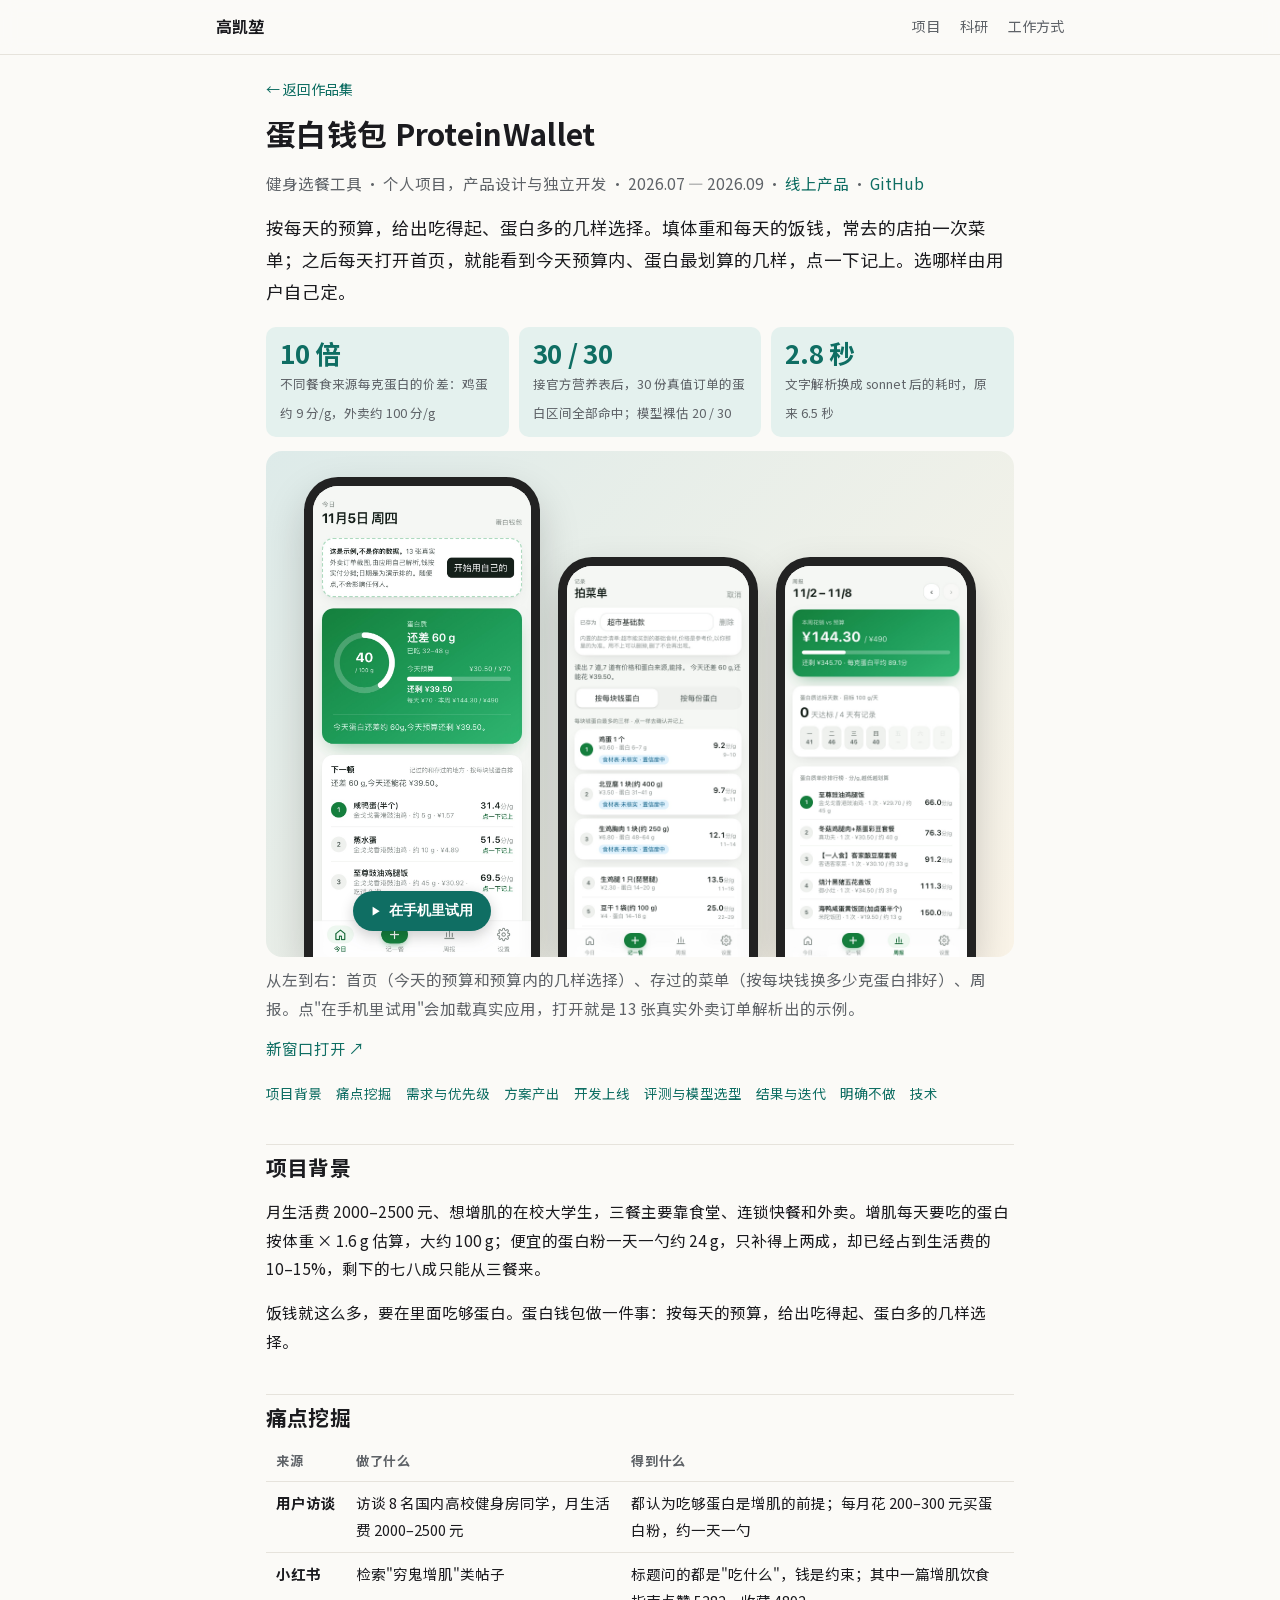
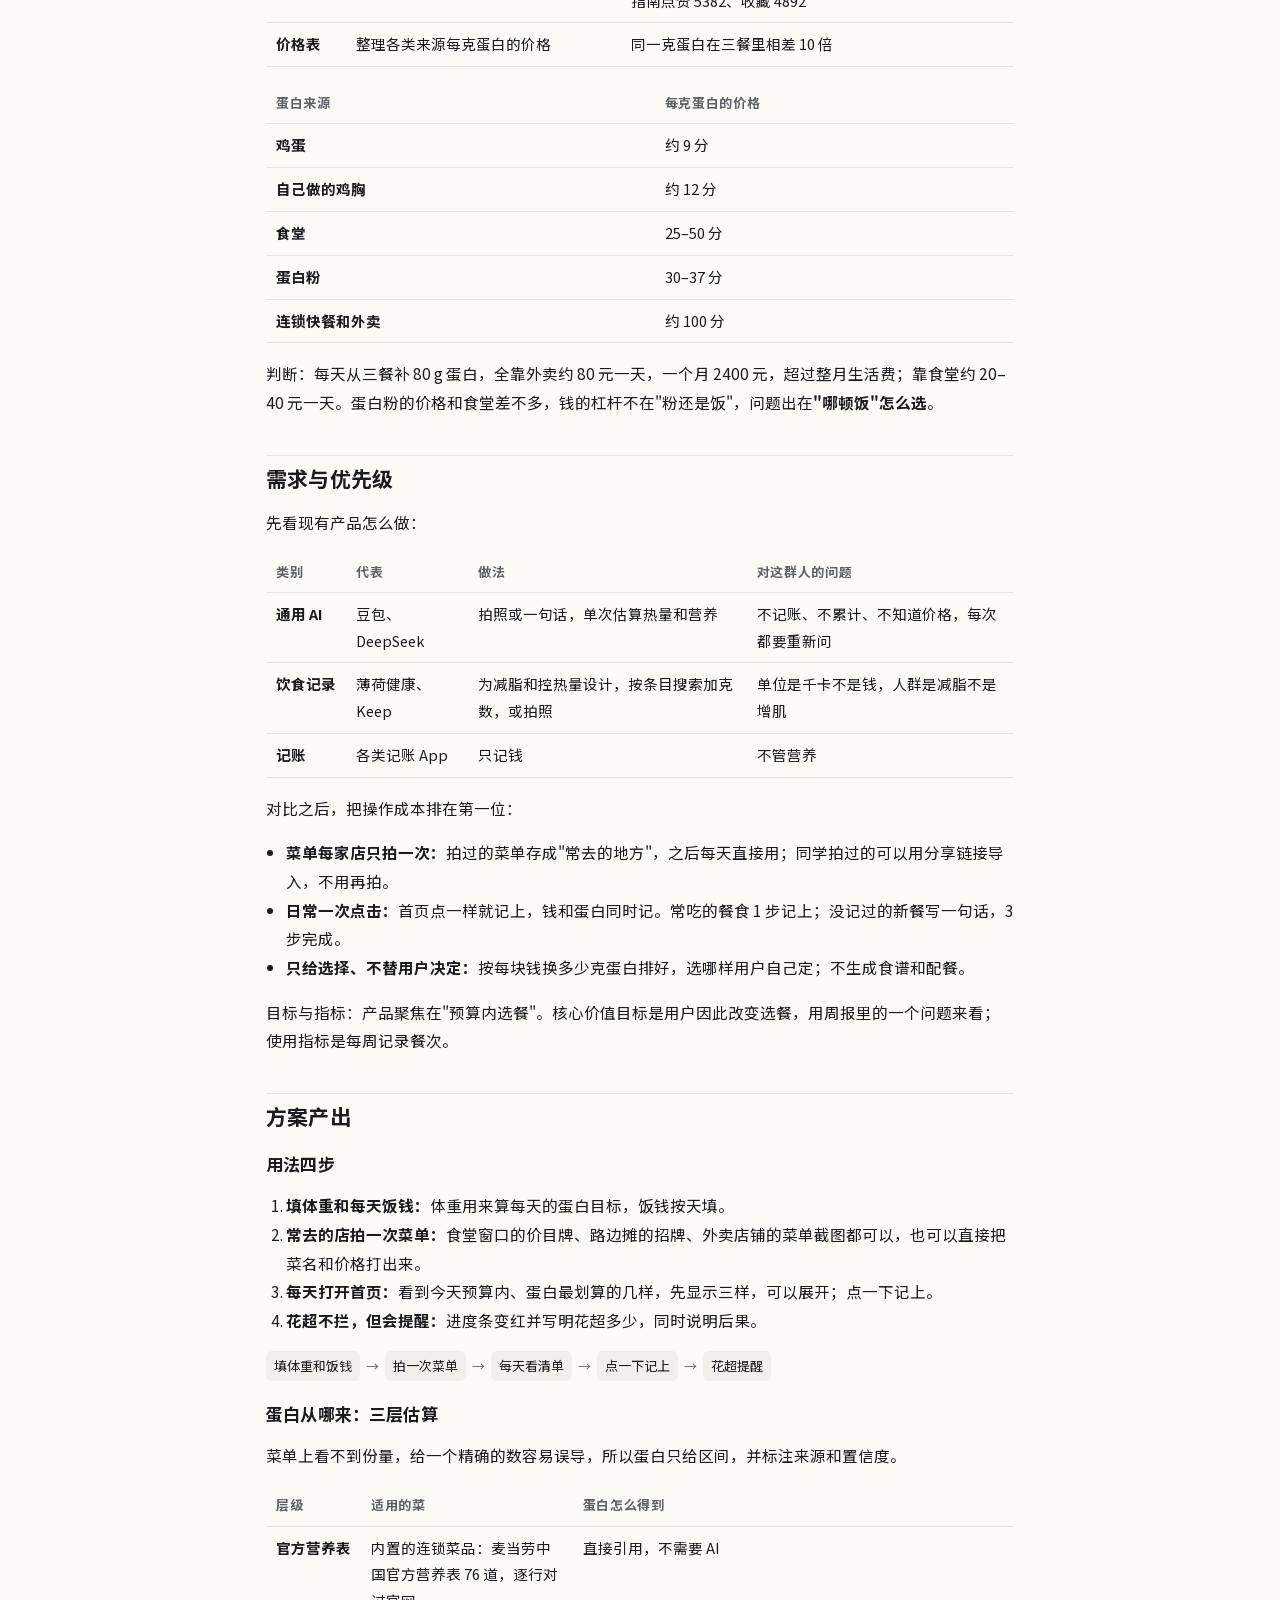
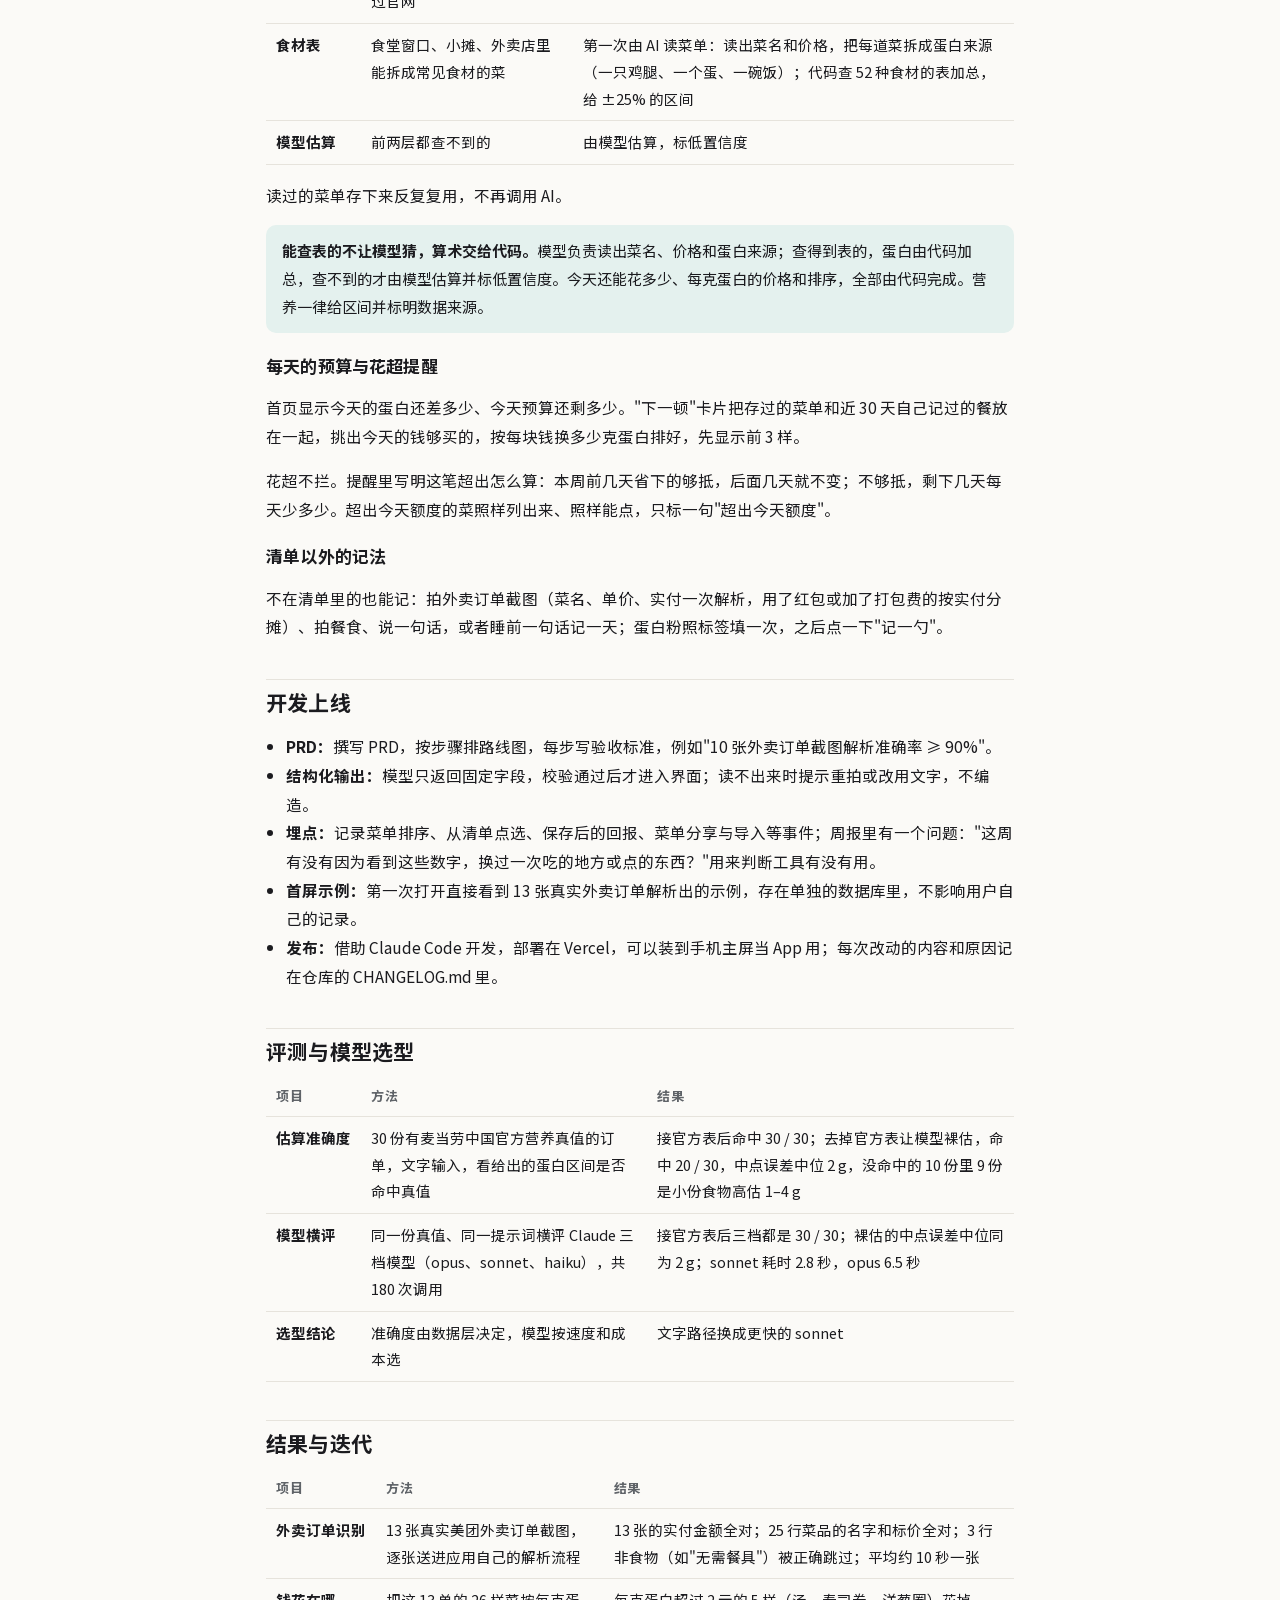
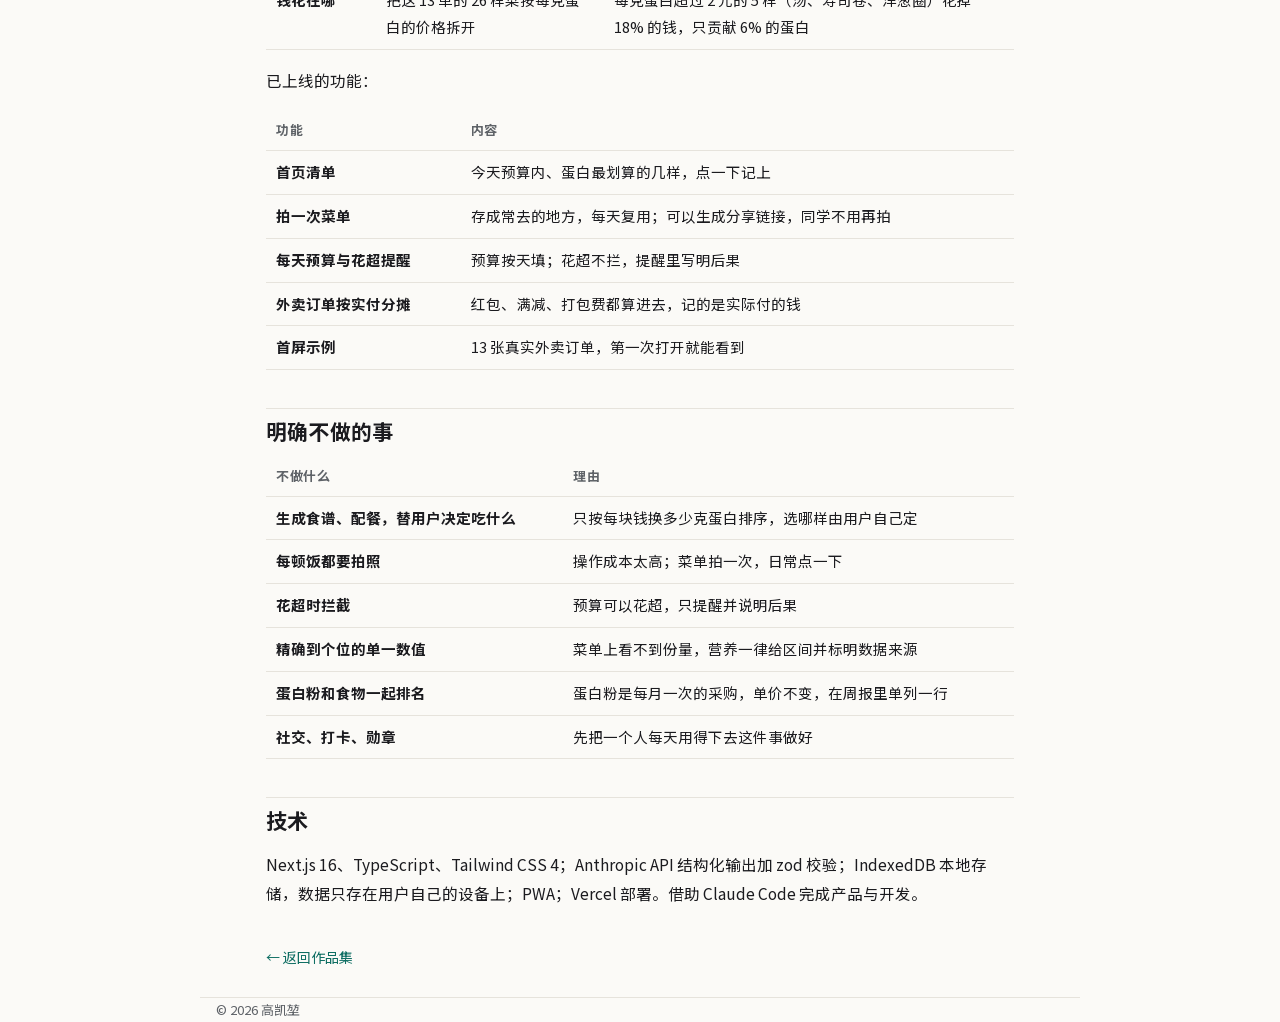
==== commit ed349dee: "Portfolio v5.12: 旅游分账助手 TripSplit (Chinese name first) and month ranges for the three projects - Tri" ====
--- a/projects/protein-wallet.html
+++ b/projects/protein-wallet.html
@@ -12,7 +12,7 @@
 <main class="wrap detail">
 <a class="back" href="../index.html#projects">← 返回作品集</a>
 <h1>蛋白钱包 ProteinWallet</h1>
-<p class="meta">健身选餐工具 · 个人项目，产品设计与独立开发 · 2026 · <a href="https://protein-wallet.pages.dev/?demo=1" target="_blank" rel="noopener">线上产品</a> · <a href="https://github.com/KaikunGao/protein-wallet" target="_blank" rel="noopener">GitHub</a></p>
+<p class="meta">健身选餐工具 · 个人项目，产品设计与独立开发 · 2026.07 — 2026.09 · <a href="https://protein-wallet.pages.dev/?demo=1" target="_blank" rel="noopener">线上产品</a> · <a href="https://github.com/KaikunGao/protein-wallet" target="_blank" rel="noopener">GitHub</a></p>
 <p class="lead">按每天的预算，给出吃得起、蛋白多的几样选择。填体重和每天的饭钱，常去的店拍一次菜单；之后每天打开首页，就能看到今天预算内、蛋白最划算的几样，点一下记上。选哪样由用户自己定。</p>
 <div class="metrics">
   <div class="metric"><b>10 倍</b><span>不同餐食来源每克蛋白的价差：鸡蛋约 9 分/g，外卖约 100 分/g</span></div>
--- a/styles.css
+++ b/styles.css
@@ -316,6 +316,8 @@
   .browser .bar .url { font-size: 10px; padding: 1px 8px; }
   section { padding: 10px 0; }
   .card { break-inside: auto; padding: 12px 14px; margin-bottom: 10px; }
+  /* metas now carry month ranges (2026.06 — 2026.07): one size down keeps title, badge and meta on one line in the PDF */
+  .card .meta { font-size: 13px; }
   .card header, .cell, .phone, .cover, .research li, .ways .cell, .metrics, .skill { break-inside: avoid; }
   .sec-title { break-after: avoid; }
   .grid4 { gap: 8px; }
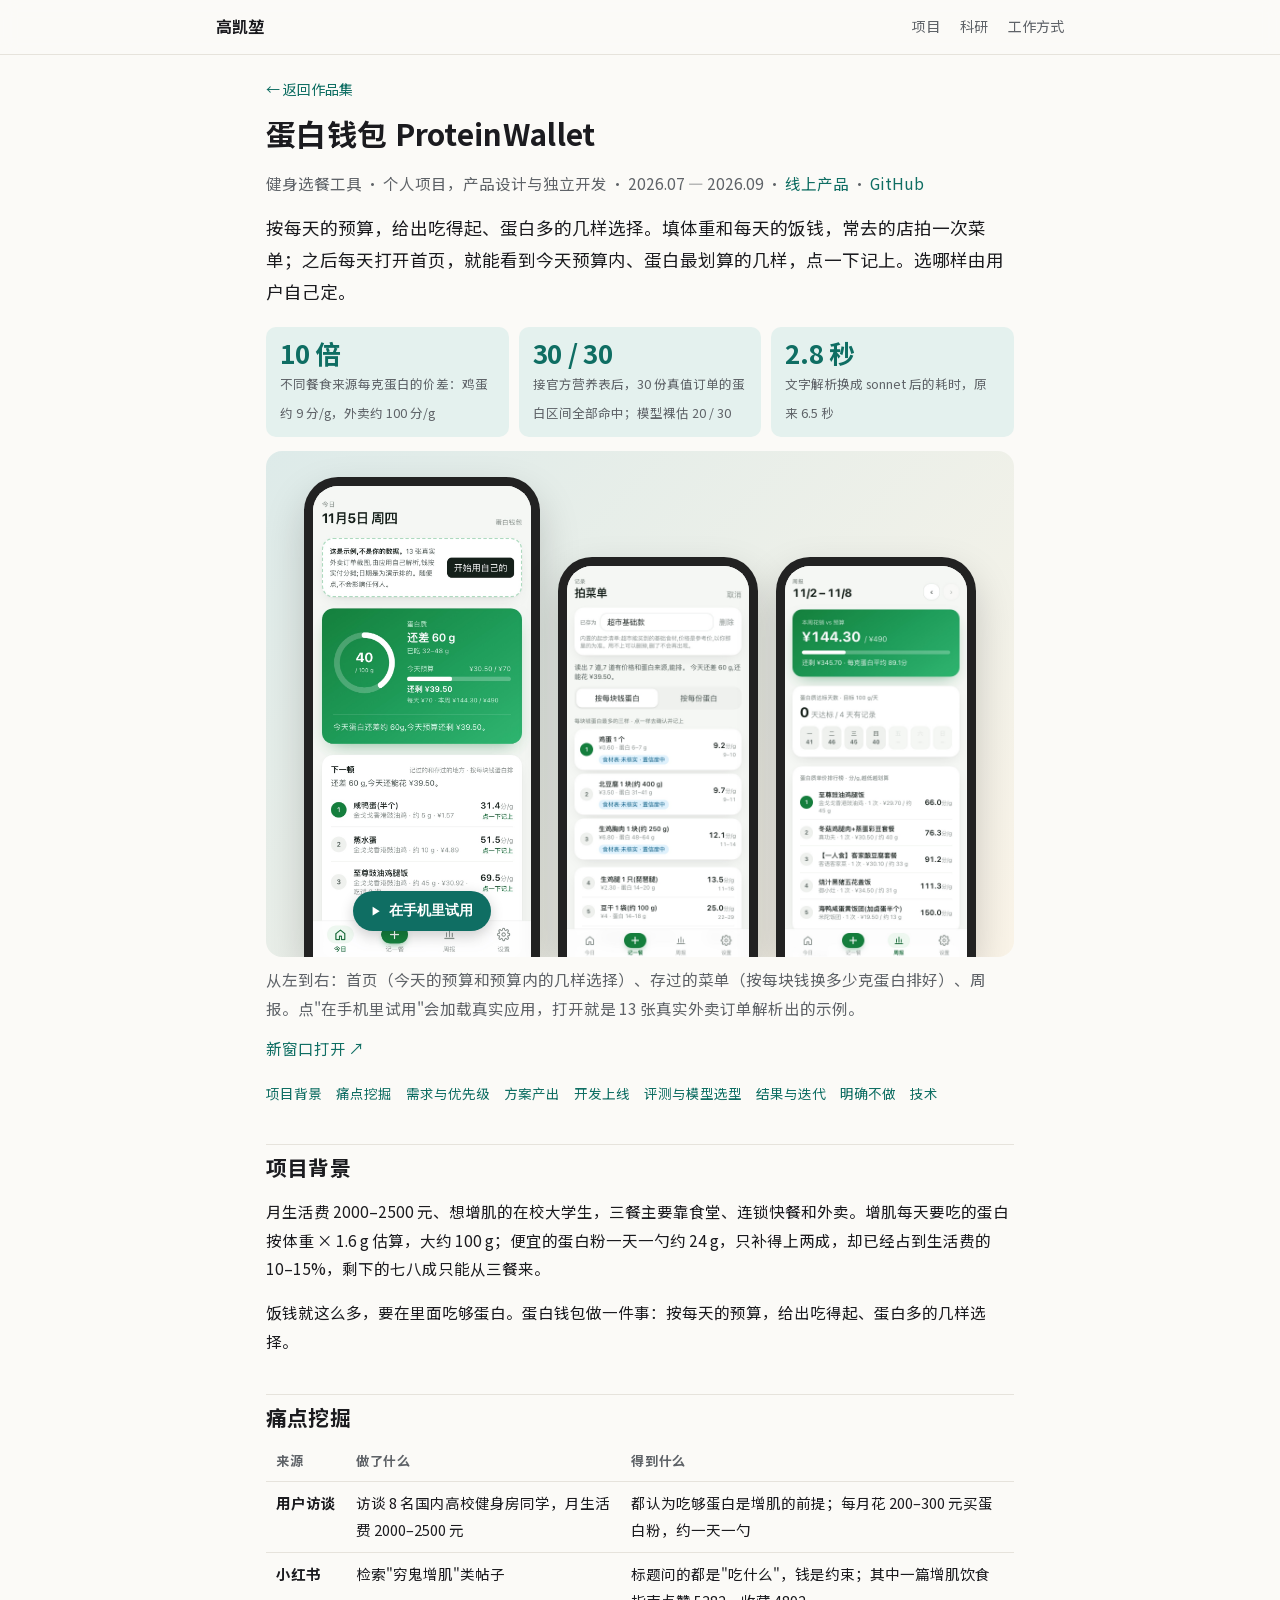
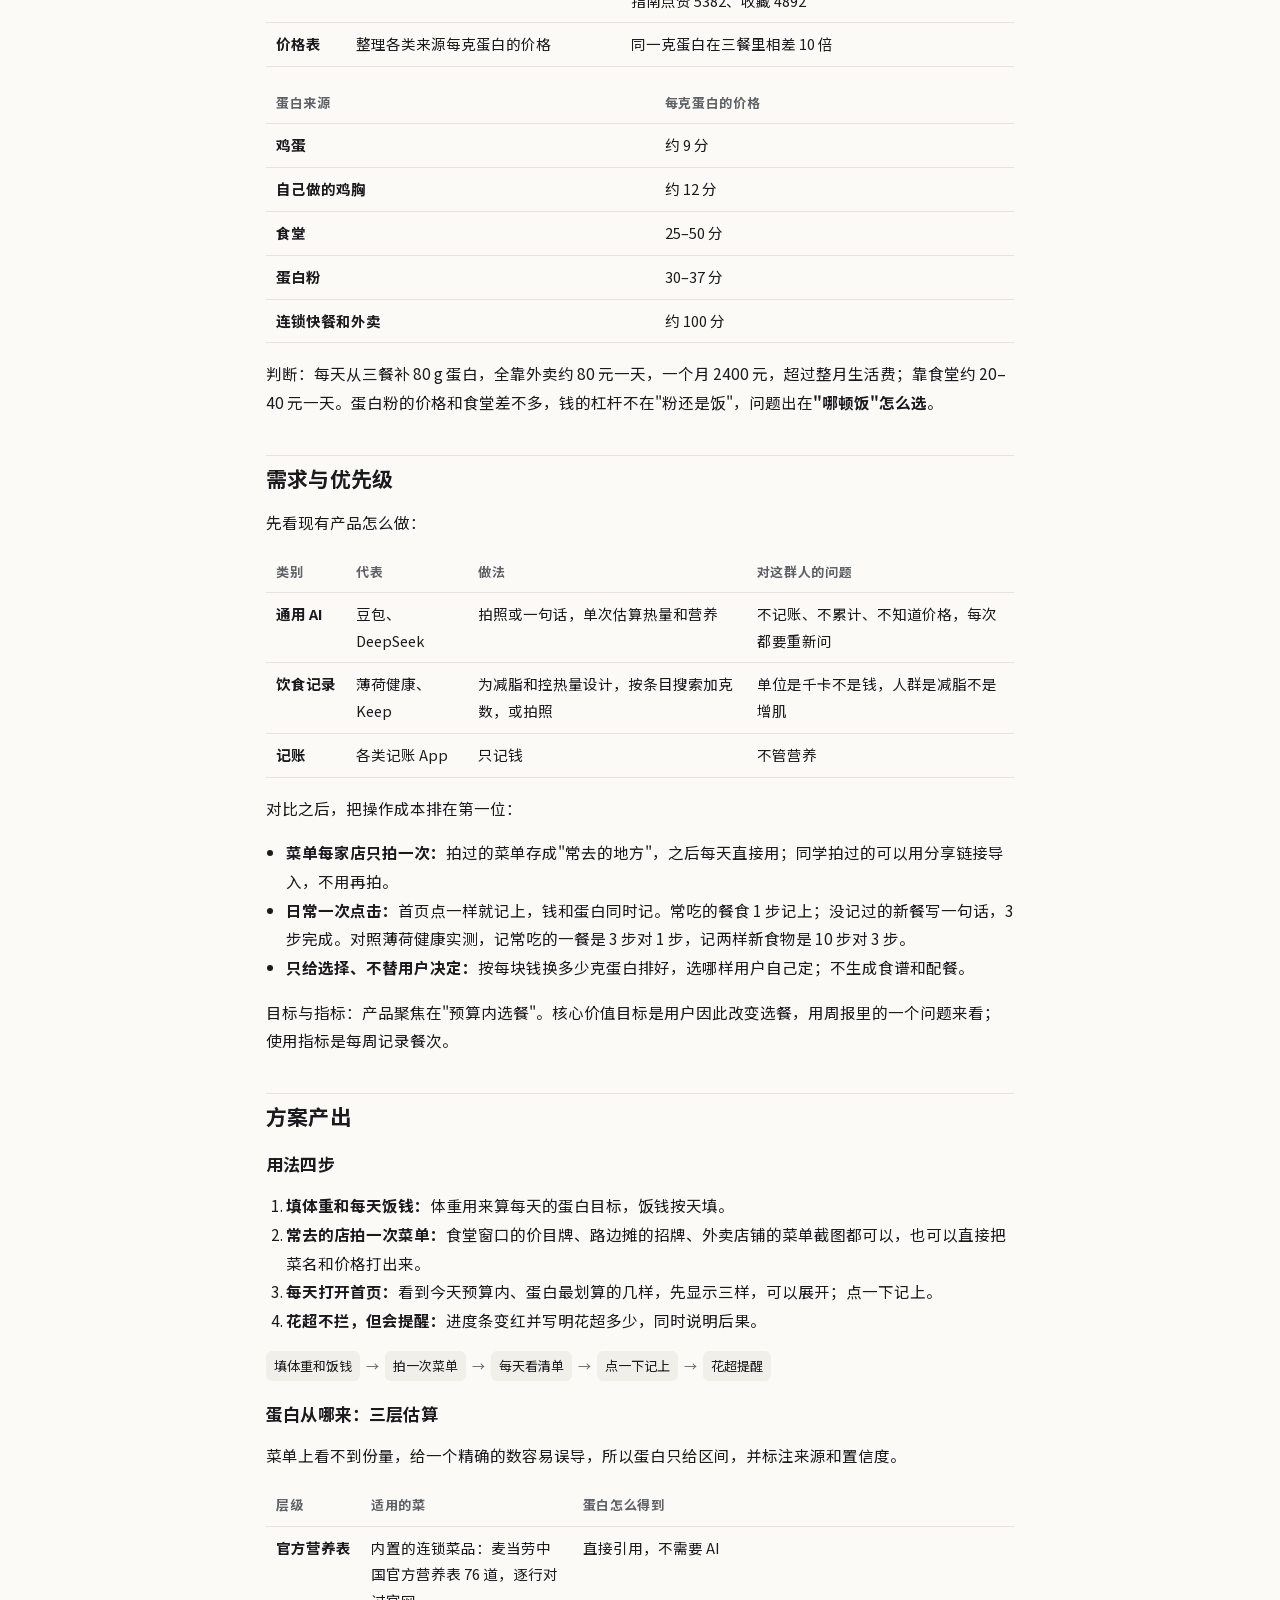
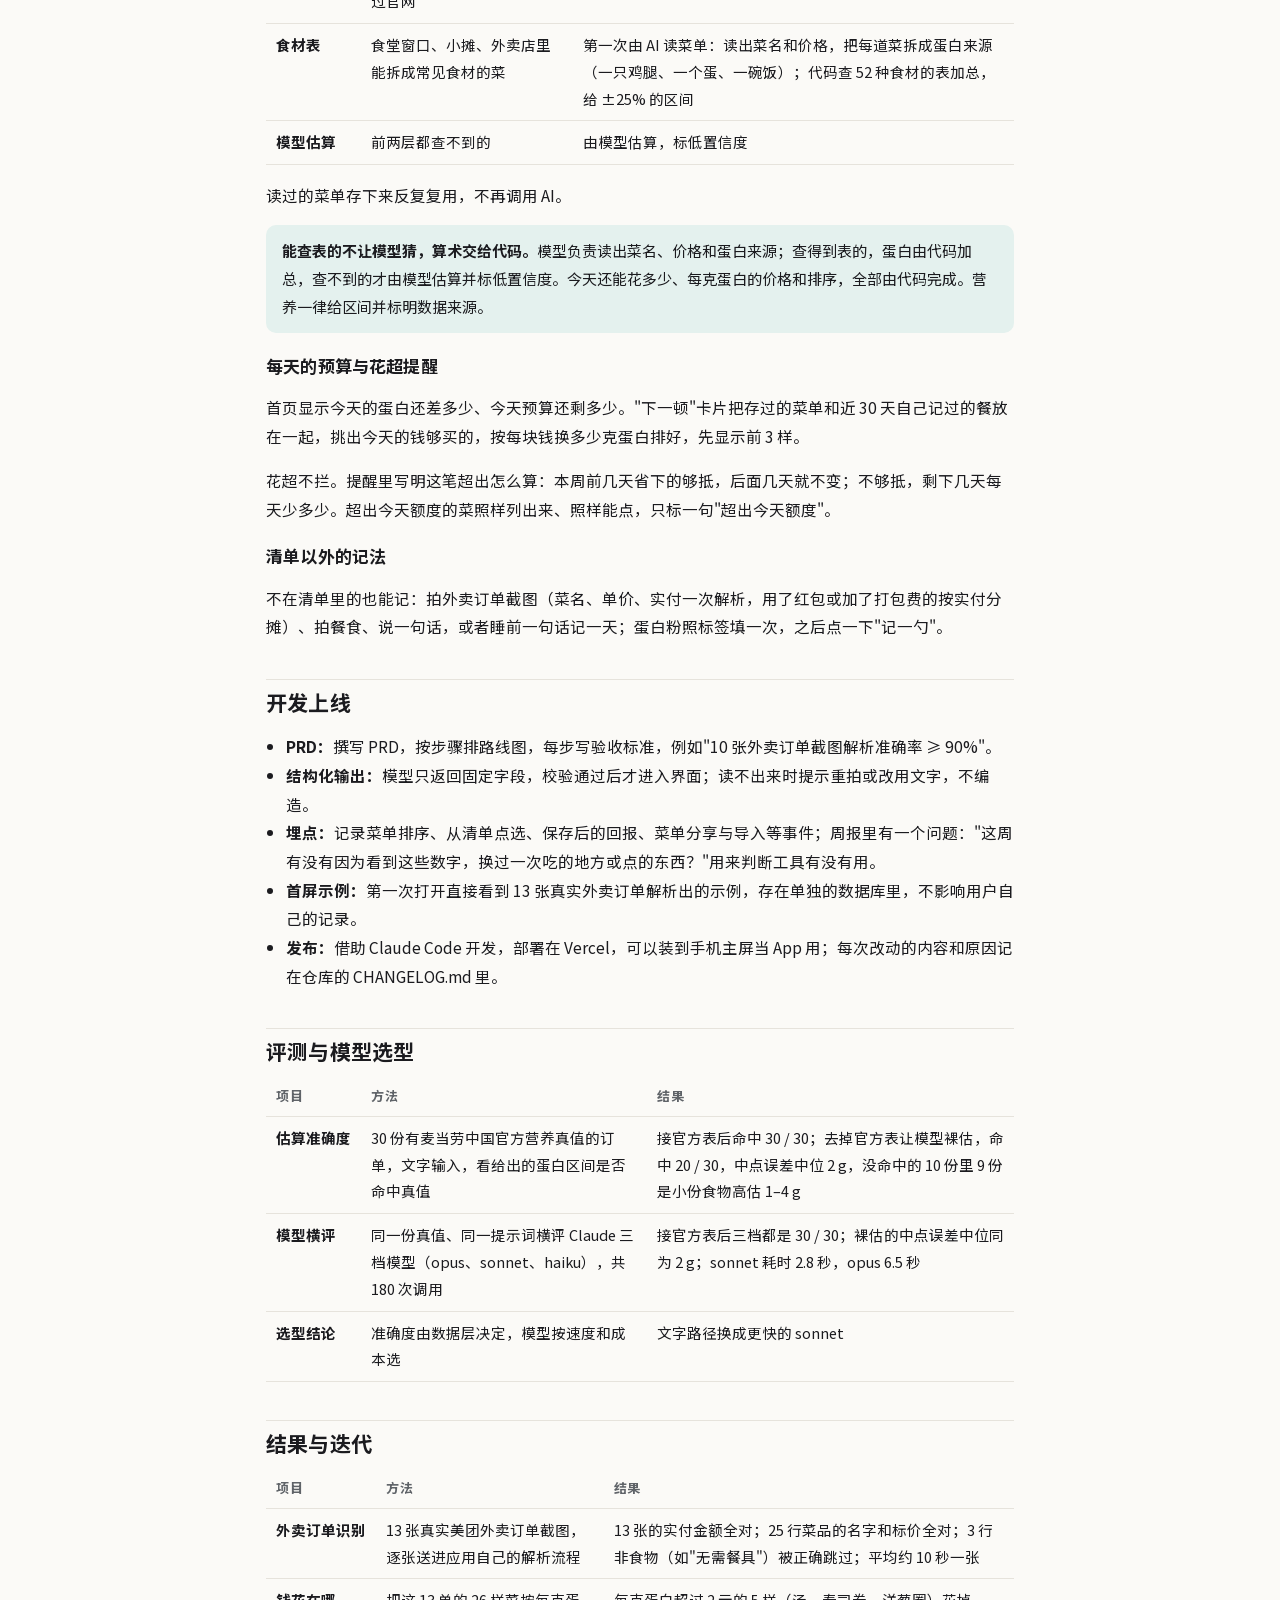
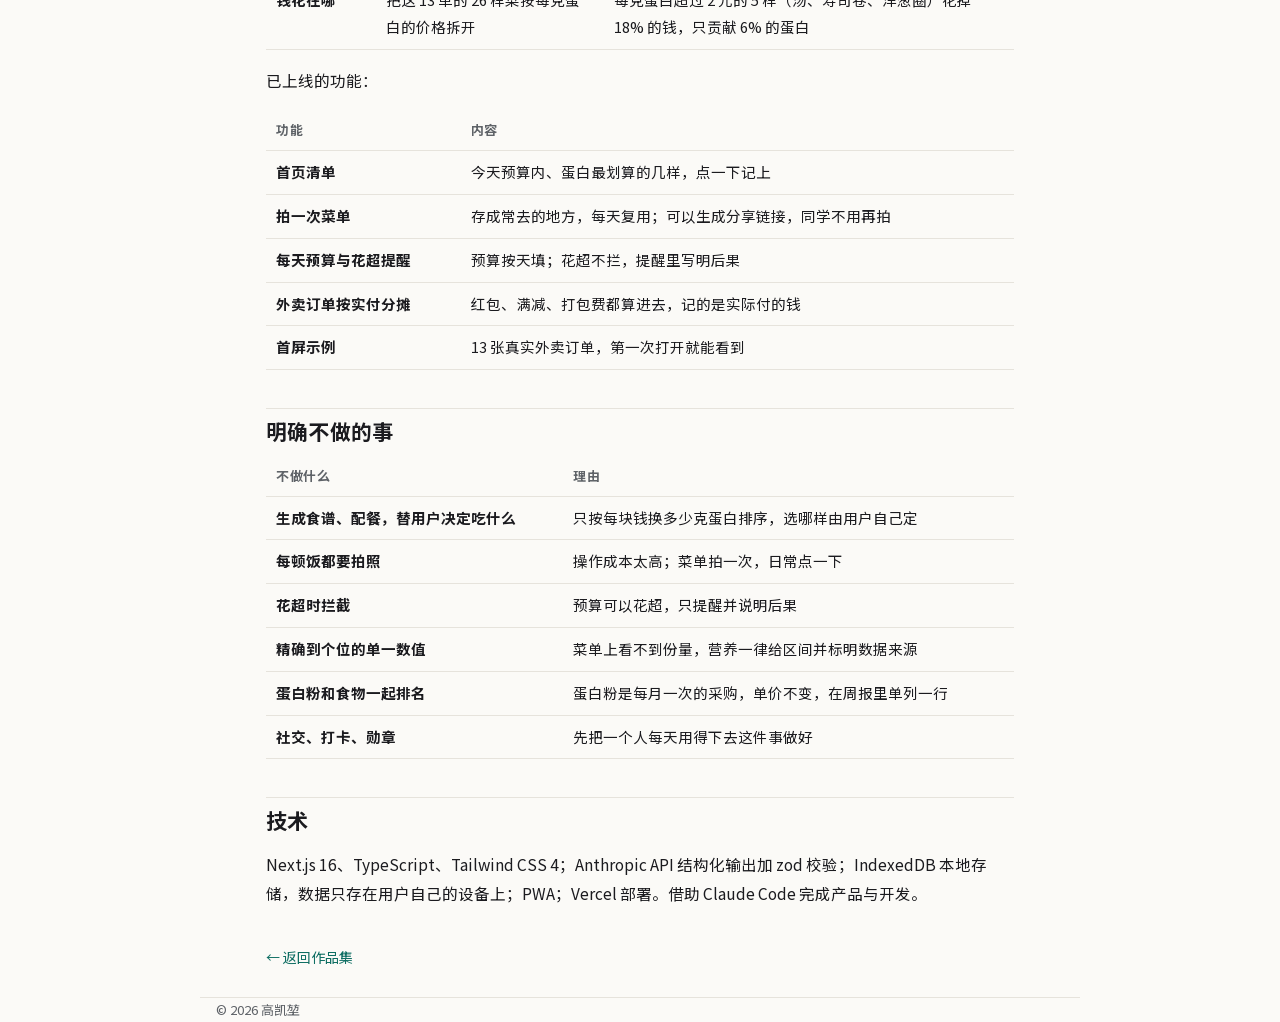
==== commit 906f07ae: "Portfolio v5.13: project cards and detail pages aligned with resume v27 - Home cards: the cells unde" ====
--- a/projects/protein-wallet.html
+++ b/projects/protein-wallet.html
@@ -66,7 +66,7 @@
 <p>对比之后，把操作成本排在第一位：</p>
 <ul>
 <li><b>菜单每家店只拍一次：</b>拍过的菜单存成"常去的地方"，之后每天直接用；同学拍过的可以用分享链接导入，不用再拍。</li>
-<li><b>日常一次点击：</b>首页点一样就记上，钱和蛋白同时记。常吃的餐食 1 步记上；没记过的新餐写一句话，3 步完成。</li>
+<li><b>日常一次点击：</b>首页点一样就记上，钱和蛋白同时记。常吃的餐食 1 步记上；没记过的新餐写一句话，3 步完成。对照薄荷健康实测，记常吃的一餐是 3 步对 1 步，记两样新食物是 10 步对 3 步。</li>
 <li><b>只给选择、不替用户决定：</b>按每块钱换多少克蛋白排好，选哪样用户自己定；不生成食谱和配餐。</li>
 </ul>
 <p>目标与指标：产品聚焦在"预算内选餐"。核心价值目标是用户因此改变选餐，用周报里的一个问题来看；使用指标是每周记录餐次。</p>
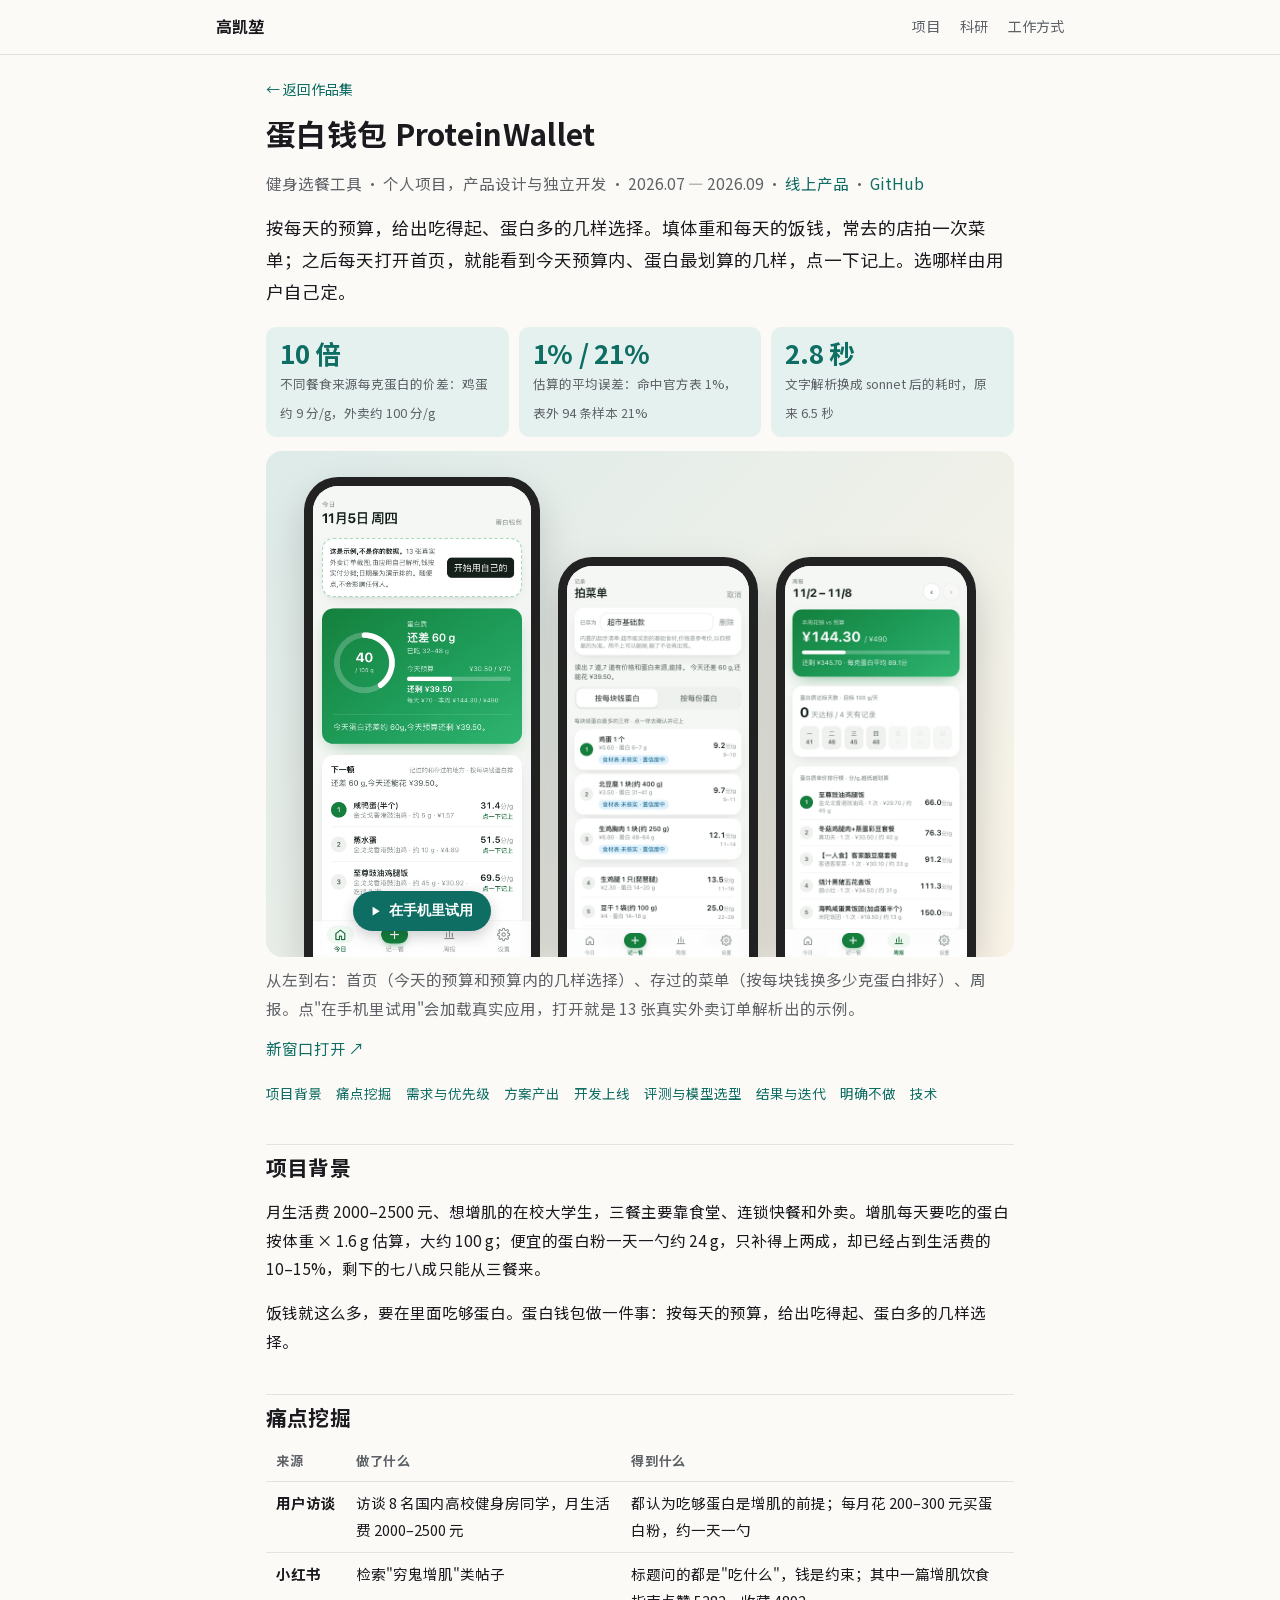
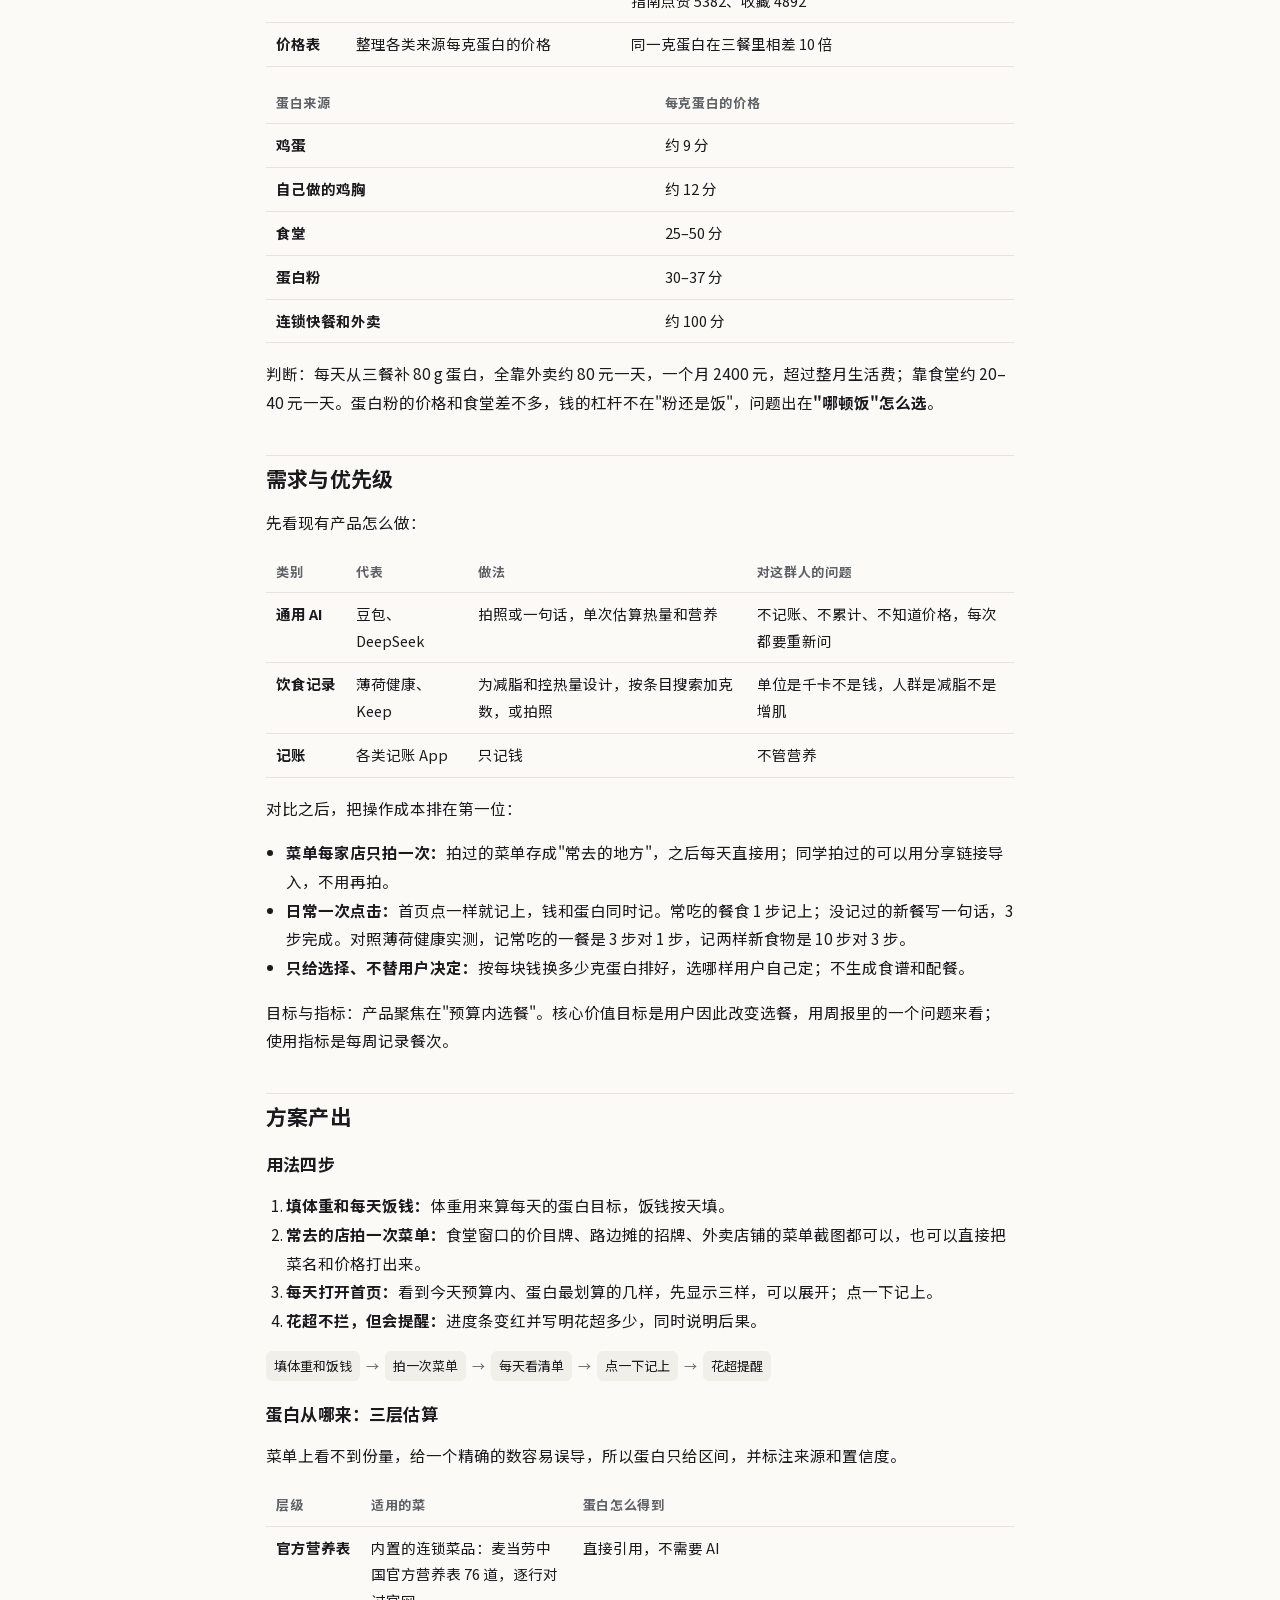
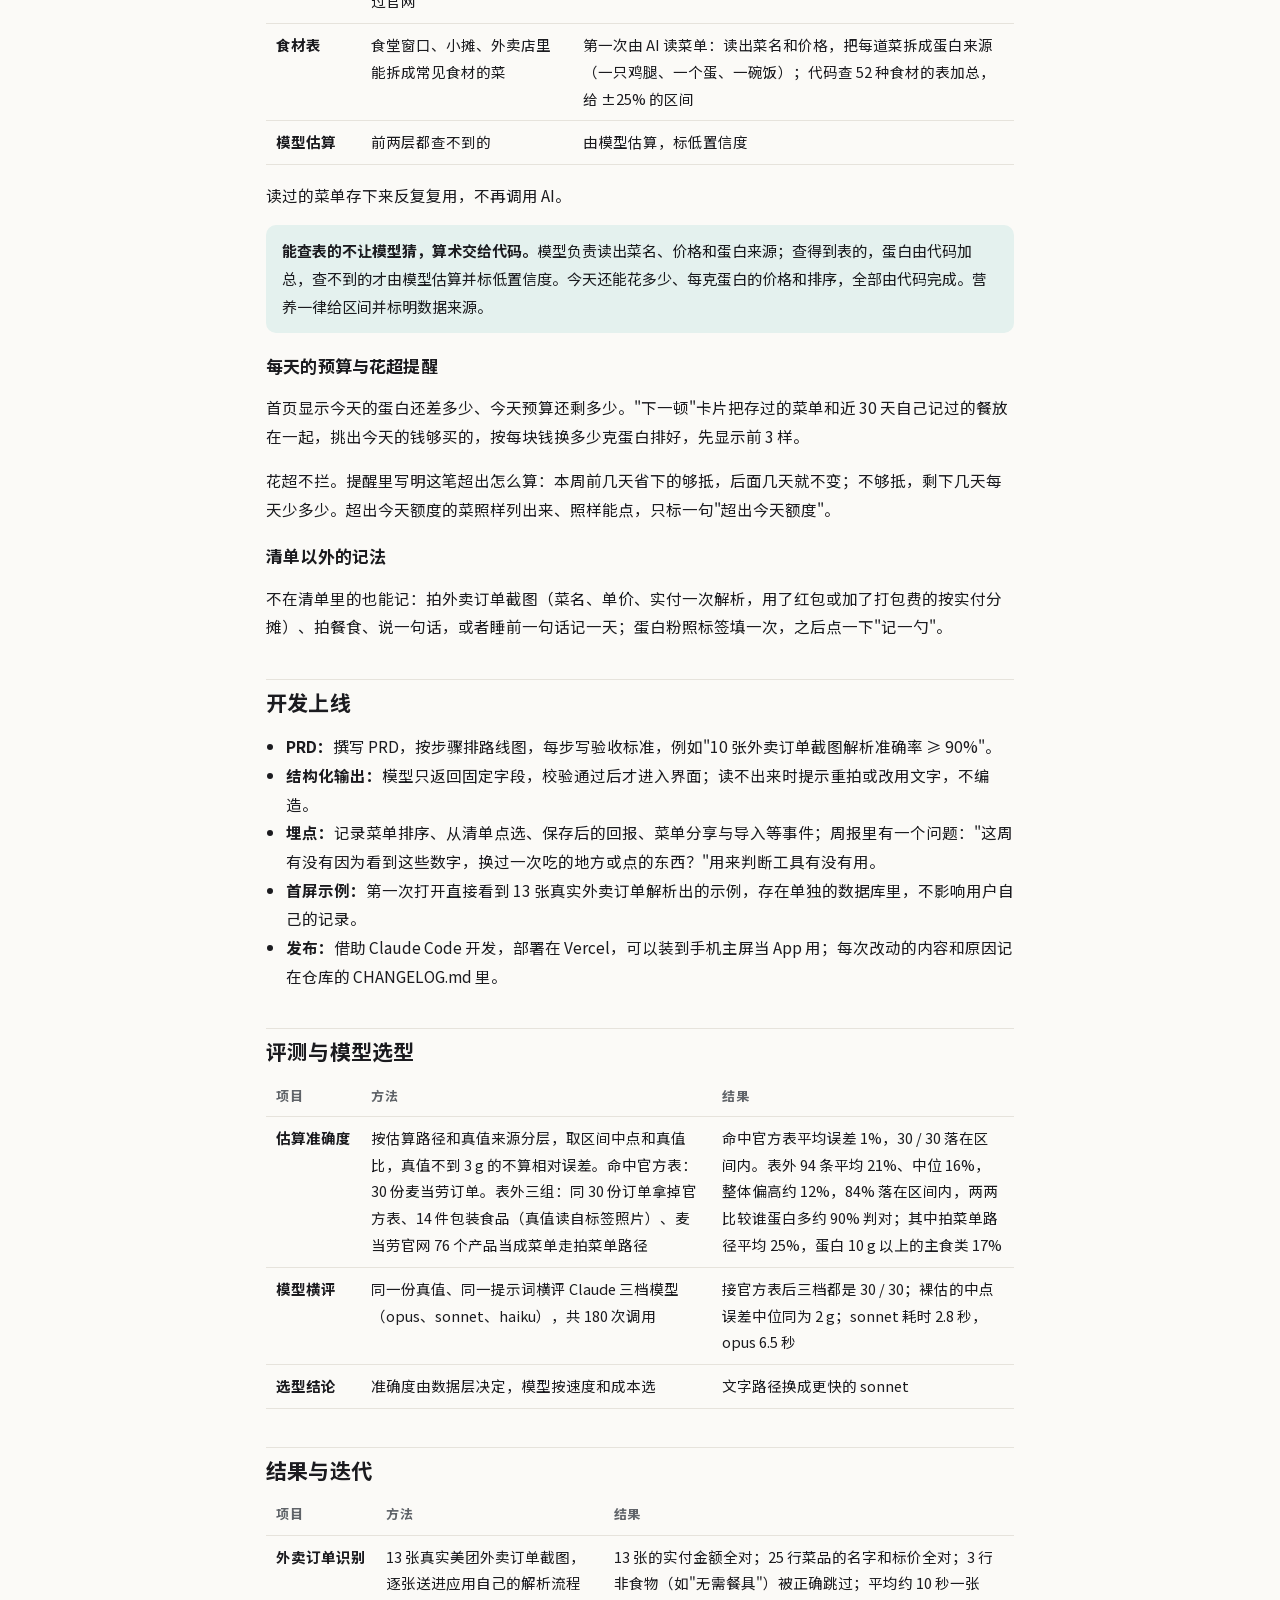
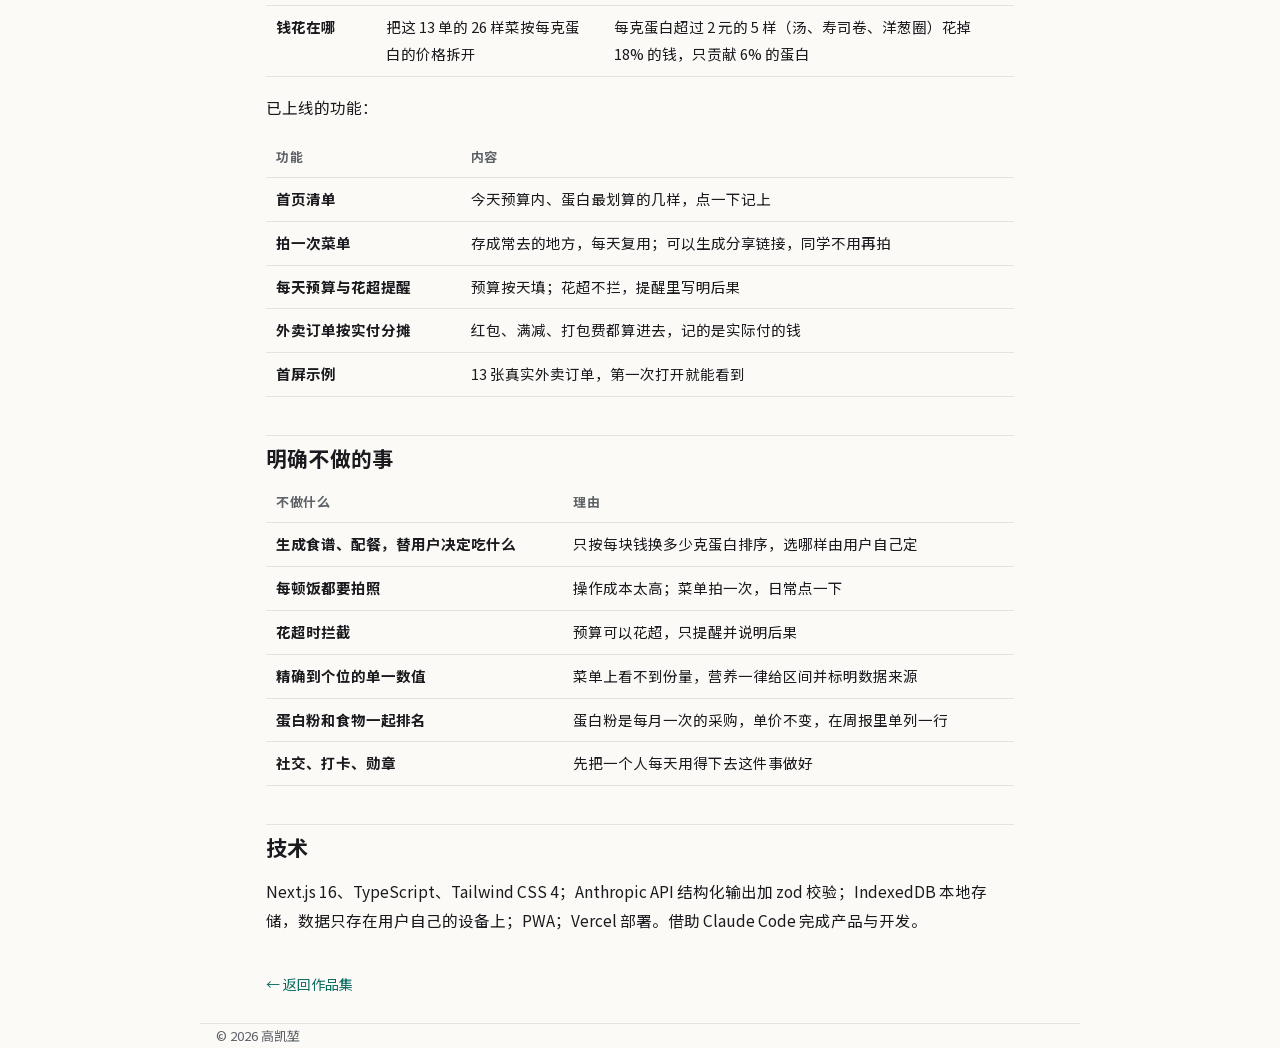
==== commit fb004cd8: "Portfolio v5.14: aligned with resume v28 (second-round feedback) - 途迹: where preferences are entered" ====
--- a/projects/protein-wallet.html
+++ b/projects/protein-wallet.html
@@ -16,7 +16,7 @@
 <p class="lead">按每天的预算，给出吃得起、蛋白多的几样选择。填体重和每天的饭钱，常去的店拍一次菜单；之后每天打开首页，就能看到今天预算内、蛋白最划算的几样，点一下记上。选哪样由用户自己定。</p>
 <div class="metrics">
   <div class="metric"><b>10 倍</b><span>不同餐食来源每克蛋白的价差：鸡蛋约 9 分/g，外卖约 100 分/g</span></div>
-  <div class="metric"><b>30 / 30</b><span>接官方营养表后，30 份真值订单的蛋白区间全部命中；模型裸估 20 / 30</span></div>
+  <div class="metric"><b>1% / 21%</b><span>估算的平均误差：命中官方表 1%，表外 94 条样本 21%</span></div>
   <div class="metric"><b>2.8 秒</b><span>文字解析换成 sonnet 后的耗时，原来 6.5 秒</span></div>
 </div>
 <div class="showcase">
@@ -111,7 +111,7 @@
 <h2 id="eval">评测与模型选型</h2>
 <table class="tbl">
 <tr><th>项目</th><th>方法</th><th>结果</th></tr>
-<tr><td>估算准确度</td><td>30 份有麦当劳中国官方营养真值的订单，文字输入，看给出的蛋白区间是否命中真值</td><td>接官方表后命中 30 / 30；去掉官方表让模型裸估，命中 20 / 30，中点误差中位 2 g，没命中的 10 份里 9 份是小份食物高估 1–4 g</td></tr>
+<tr><td>估算准确度</td><td>按估算路径和真值来源分层，取区间中点和真值比，真值不到 3 g 的不算相对误差。命中官方表：30 份麦当劳订单。表外三组：同 30 份订单拿掉官方表、14 件包装食品（真值读自标签照片）、麦当劳官网 76 个产品当成菜单走拍菜单路径</td><td>命中官方表平均误差 1%，30 / 30 落在区间内。表外 94 条平均 21%、中位 16%，整体偏高约 12%，84% 落在区间内，两两比较谁蛋白多约 90% 判对；其中拍菜单路径平均 25%，蛋白 10 g 以上的主食类 17%</td></tr>
 <tr><td>模型横评</td><td>同一份真值、同一提示词横评 Claude 三档模型（opus、sonnet、haiku），共 180 次调用</td><td>接官方表后三档都是 30 / 30；裸估的中点误差中位同为 2 g；sonnet 耗时 2.8 秒，opus 6.5 秒</td></tr>
 <tr><td>选型结论</td><td>准确度由数据层决定，模型按速度和成本选</td><td>文字路径换成更快的 sonnet</td></tr>
 </table>
